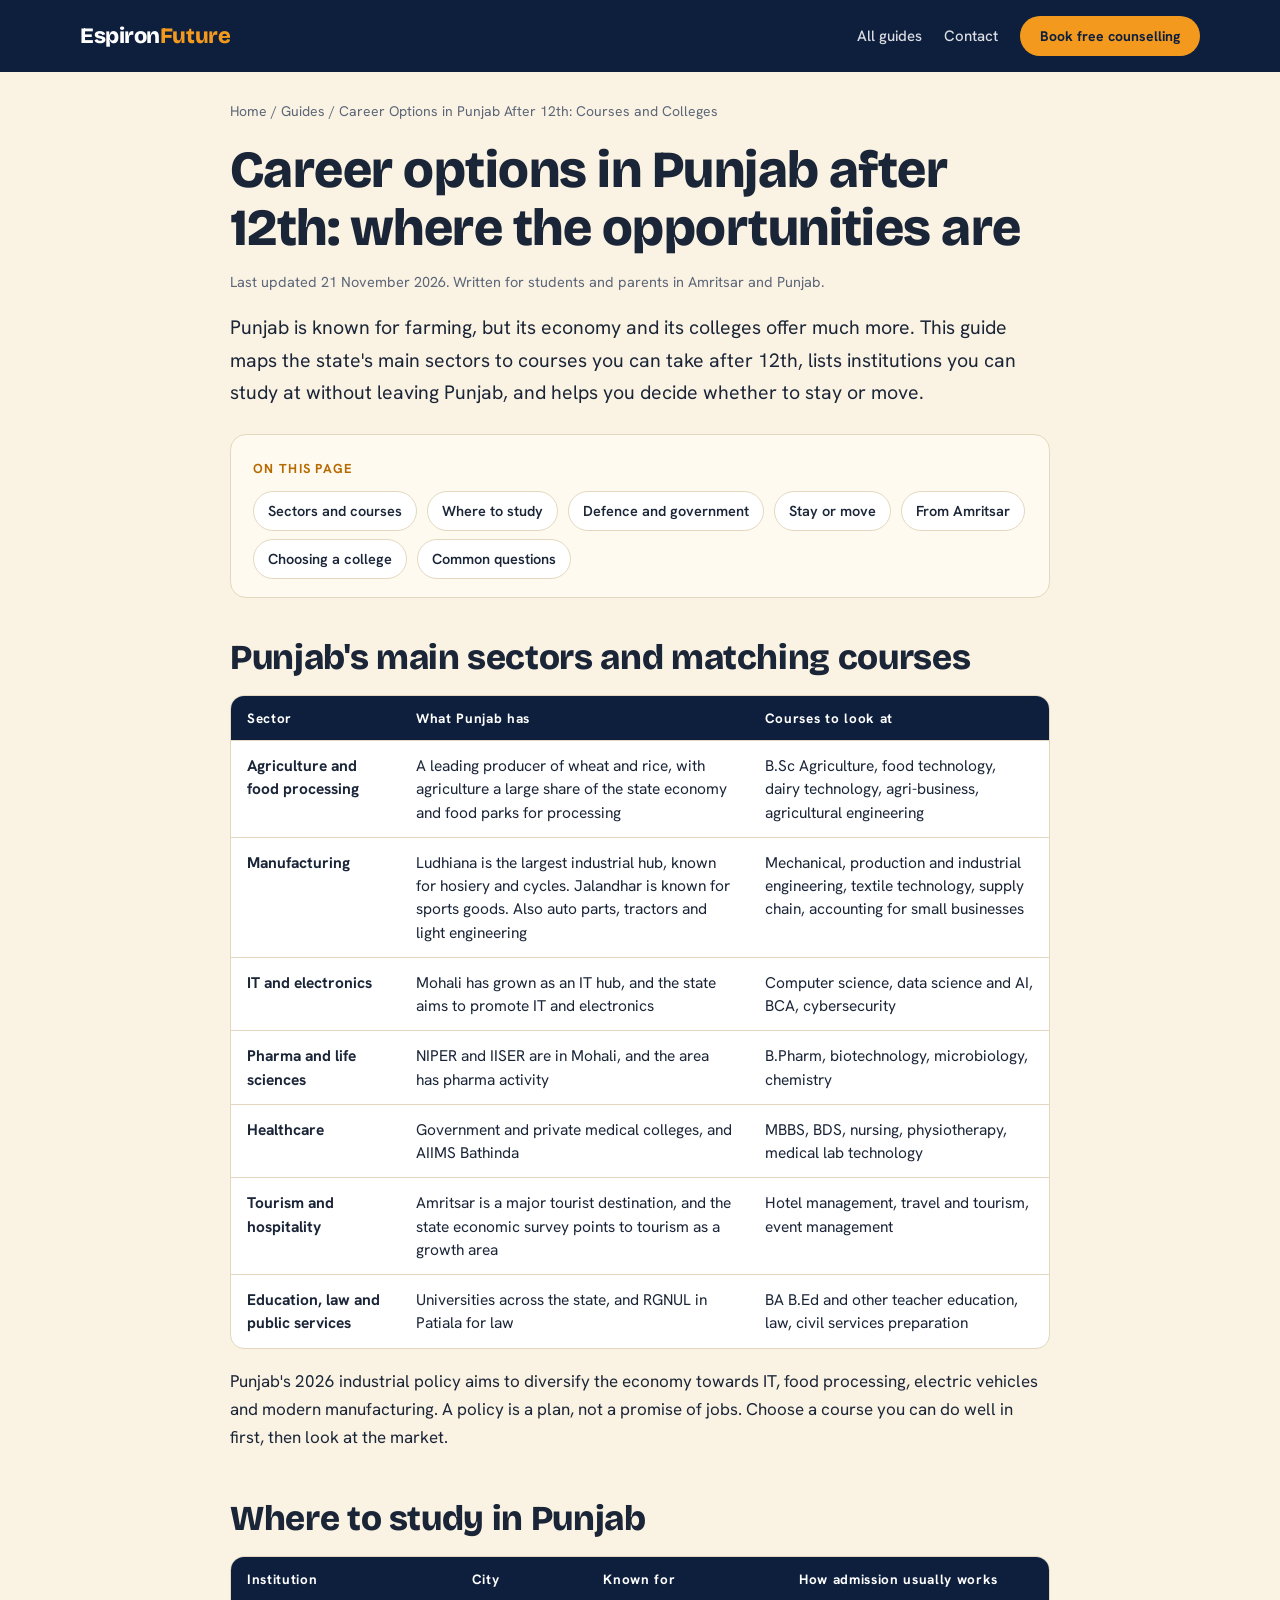
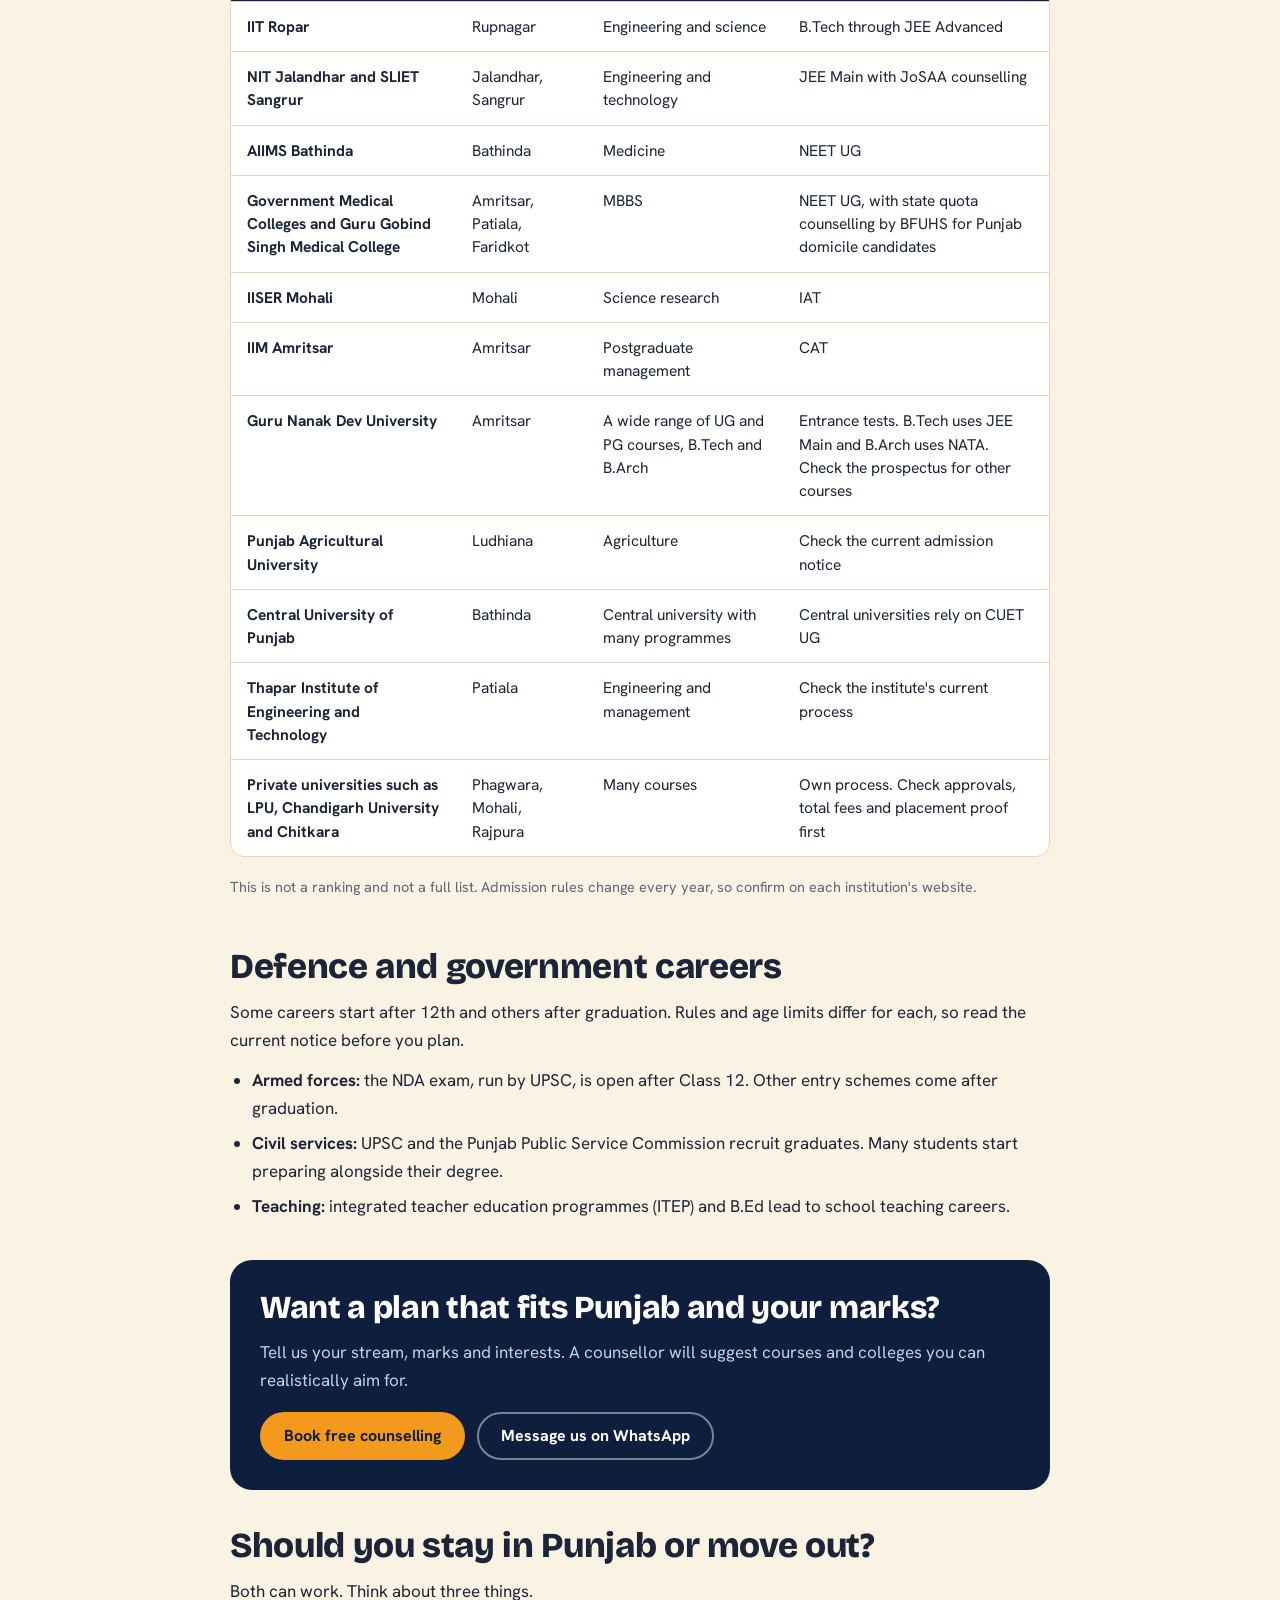
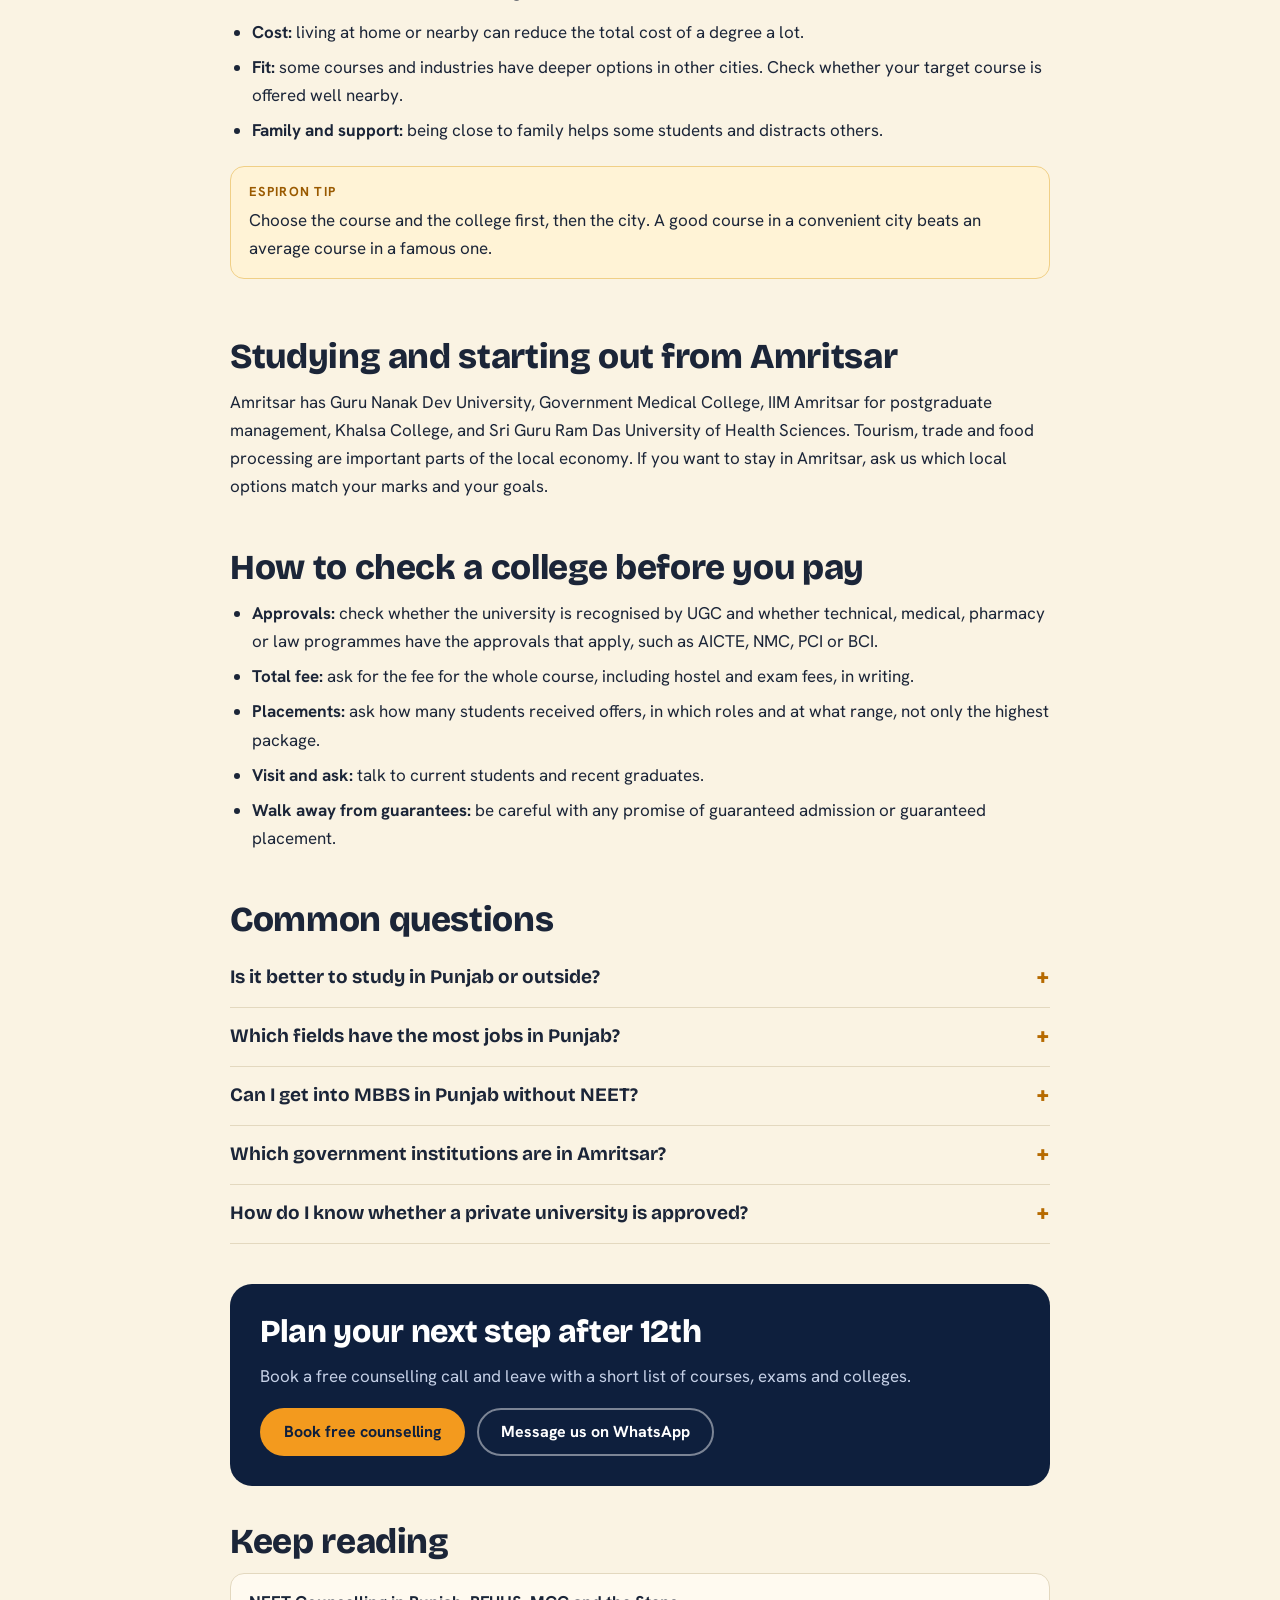
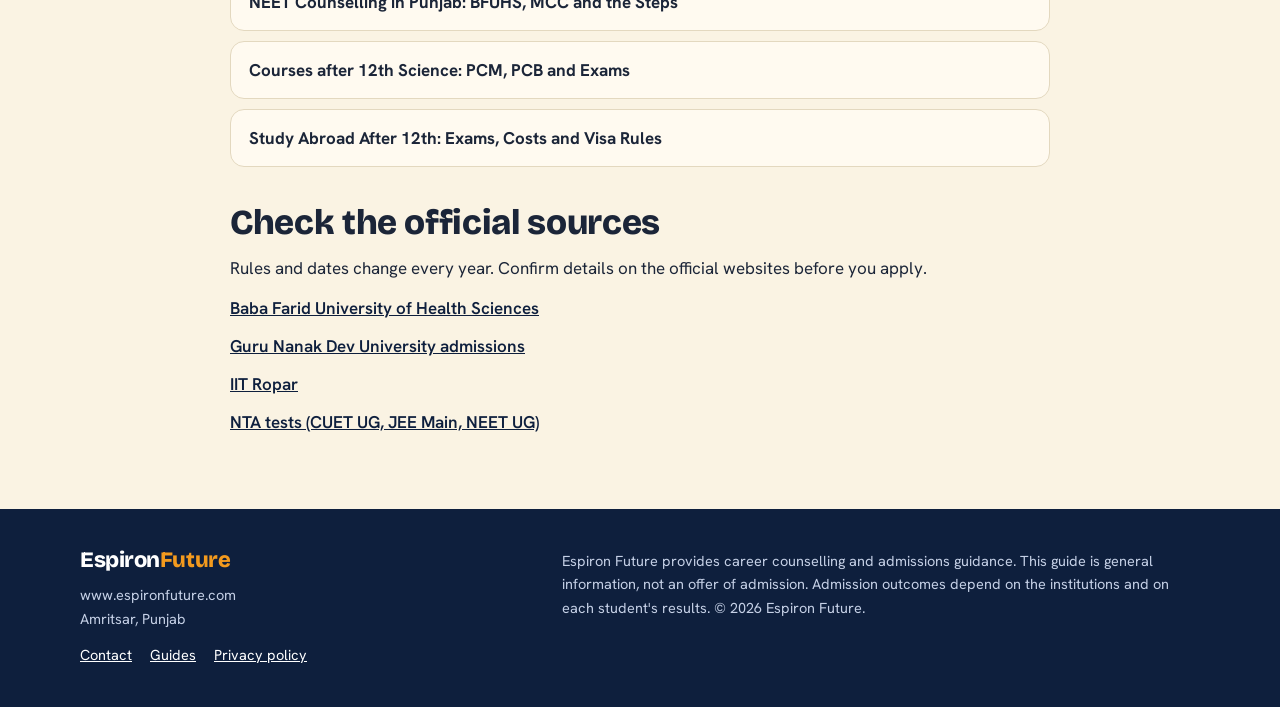
==== career-options-in-punjab/index.html @ e040ca4e "Espiron_Future_Guides" ====
<!DOCTYPE html>
<html lang="en">
<head>
<meta charset="utf-8">
<meta name="viewport" content="width=device-width, initial-scale=1">
<title>Career Options in Punjab After 12th: Courses and Colleges | Espiron Future</title>
<meta name="description" content="Career options in Punjab after 12th: the state&#x27;s main industries, the courses that match them, and key colleges in Amritsar, Ludhiana, Mohali, Jalandhar and more.">
<link rel="canonical" href="https://www.espironfuture.com/career-options-in-punjab/">
<link rel="icon" href="data:image/svg+xml,%3Csvg xmlns='http://www.w3.org/2000/svg' viewBox='0 0 64 64'%3E%3Crect width='64' height='64' rx='14' fill='%230e1f3d'/%3E%3Ctext x='32' y='46' font-size='40' font-weight='800' text-anchor='middle' fill='%23f39a1e' font-family='Arial,sans-serif'%3EE%3C/text%3E%3C/svg%3E">
<meta property="og:type" content="article">
<meta property="og:title" content="Career Options in Punjab After 12th: Courses and Colleges | Espiron Future">
<meta property="og:description" content="Career options in Punjab after 12th: the state&#x27;s main industries, the courses that match them, and key colleges in Amritsar, Ludhiana, Mohali, Jalandhar and more.">
<meta property="og:url" content="https://www.espironfuture.com/career-options-in-punjab/">
<script async src="https://www.googletagmanager.com/gtag/js?id=G-ZYJTKP8LN2"></script>
<script>window.dataLayer=window.dataLayer||[];function gtag(){dataLayer.push(arguments);}gtag("js",new Date());gtag("config","G-ZYJTKP8LN2");</script>
<link rel="preconnect" href="https://fonts.googleapis.com">
<link rel="preconnect" href="https://fonts.gstatic.com" crossorigin>
<link href="https://fonts.googleapis.com/css2?family=Bricolage+Grotesque:opsz,wght@12..96,500;12..96,700;12..96,800&family=Hanken+Grotesk:wght@400;500;600;700&display=swap" rel="stylesheet">
<link rel="stylesheet" href="../guides.css">
<script type="application/ld+json">{"@context": "https://schema.org", "@type": "Article", "headline": "Career options in Punjab after 12th: where the opportunities are", "dateModified": "2026-11-21", "datePublished": "2026-11-21", "author": {"@type": "Organization", "name": "Espiron Future"}, "publisher": {"@type": "Organization", "name": "Espiron Future", "url": "https://www.espironfuture.com/"}, "mainEntityOfPage": "https://www.espironfuture.com/career-options-in-punjab/"}</script>
<script type="application/ld+json">{"@context": "https://schema.org", "@type": "FAQPage", "mainEntity": [{"@type": "Question", "name": "Is it better to study in Punjab or outside?", "acceptedAnswer": {"@type": "Answer", "text": "It depends on the course, your budget and your family. Many strong options exist in Punjab, and some courses have deeper choices elsewhere. Compare real options before you decide."}}, {"@type": "Question", "name": "Which fields have the most jobs in Punjab?", "acceptedAnswer": {"@type": "Answer", "text": "Manufacturing, IT, healthcare and agriculture-based industries are major employers, along with teaching and public services. Demand differs by city, so check the market in the place you want to work."}}, {"@type": "Question", "name": "Can I get into MBBS in Punjab without NEET?", "acceptedAnswer": {"@type": "Answer", "text": "No. Admission to MBBS and BDS, in government and private colleges, is through NEET UG."}}, {"@type": "Question", "name": "Which government institutions are in Amritsar?", "acceptedAnswer": {"@type": "Answer", "text": "Guru Nanak Dev University, Government Medical College and IIM Amritsar are located there."}}, {"@type": "Question", "name": "How do I know whether a private university is approved?", "acceptedAnswer": {"@type": "Answer", "text": "Check the university's recognition with UGC and the approvals of your specific programme. Ask the college for its approval letters."}}]}</script>
<script type="application/ld+json">{"@context": "https://schema.org", "@type": "BreadcrumbList", "itemListElement": [{"@type": "ListItem", "position": 1, "name": "Home", "item": "https://www.espironfuture.com/"}, {"@type": "ListItem", "position": 2, "name": "Career Options in Punjab After 12th: Courses and Colleges", "item": "https://www.espironfuture.com/career-options-in-punjab/"}]}</script>
</head>
<body>
<header class="gnav">
  <div class="gwrap">
    <a class="logo" href="../">Espiron<span>Future</span></a>
    <nav aria-label="Main">
      <a href="../#guides">All guides</a>
      <a href="../#contact">Contact</a>
      <a class="btn btn-saffron" href="../#book" data-cta="nav">Book free counselling</a>
    </nav>
  </div>
</header>
<main class="article">
  <nav class="crumbs" aria-label="Breadcrumb"><a href="../">Home</a> / <a href="../#guides">Guides</a> / Career Options in Punjab After 12th: Courses and Colleges</nav>
  <h1>Career options in Punjab after 12th: where the opportunities are</h1>
  <p class="meta">Last updated 21 November 2026. Written for students and parents in Amritsar and Punjab.</p>
  <p class="intro">Punjab is known for farming, but its economy and its colleges offer much more. This guide maps the state's main sectors to courses you can take after 12th, lists institutions you can study at without leaving Punjab, and helps you decide whether to stay or move.</p>
  <nav class="toc" aria-label="On this page"><strong>On this page</strong><ul><li><a href="#sectors">Sectors and courses</a></li><li><a href="#colleges">Where to study</a></li><li><a href="#services">Defence and government</a></li><li><a href="#stay">Stay or move</a></li><li><a href="#amritsar">From Amritsar</a></li><li><a href="#college-check">Choosing a college</a></li><li><a href="#faq">Common questions</a></li></ul></nav>
<section id="sectors"><h2>Punjab's main sectors and matching courses</h2><div class='tablewrap'><table><thead><tr><th>Sector</th><th>What Punjab has</th><th>Courses to look at</th></tr></thead><tbody><tr><td data-label="Sector">Agriculture and food processing</td><td data-label="What Punjab has">A leading producer of wheat and rice, with agriculture a large share of the state economy and food parks for processing</td><td data-label="Courses to look at">B.Sc Agriculture, food technology, dairy technology, agri-business, agricultural engineering</td></tr><tr><td data-label="Sector">Manufacturing</td><td data-label="What Punjab has">Ludhiana is the largest industrial hub, known for hosiery and cycles. Jalandhar is known for sports goods. Also auto parts, tractors and light engineering</td><td data-label="Courses to look at">Mechanical, production and industrial engineering, textile technology, supply chain, accounting for small businesses</td></tr><tr><td data-label="Sector">IT and electronics</td><td data-label="What Punjab has">Mohali has grown as an IT hub, and the state aims to promote IT and electronics</td><td data-label="Courses to look at">Computer science, data science and AI, BCA, cybersecurity</td></tr><tr><td data-label="Sector">Pharma and life sciences</td><td data-label="What Punjab has">NIPER and IISER are in Mohali, and the area has pharma activity</td><td data-label="Courses to look at">B.Pharm, biotechnology, microbiology, chemistry</td></tr><tr><td data-label="Sector">Healthcare</td><td data-label="What Punjab has">Government and private medical colleges, and AIIMS Bathinda</td><td data-label="Courses to look at">MBBS, BDS, nursing, physiotherapy, medical lab technology</td></tr><tr><td data-label="Sector">Tourism and hospitality</td><td data-label="What Punjab has">Amritsar is a major tourist destination, and the state economic survey points to tourism as a growth area</td><td data-label="Courses to look at">Hotel management, travel and tourism, event management</td></tr><tr><td data-label="Sector">Education, law and public services</td><td data-label="What Punjab has">Universities across the state, and RGNUL in Patiala for law</td><td data-label="Courses to look at">BA B.Ed and other teacher education, law, civil services preparation</td></tr></tbody></table></div><p>Punjab's 2026 industrial policy aims to diversify the economy towards IT, food processing, electric vehicles and modern manufacturing. A policy is a plan, not a promise of jobs. Choose a course you can do well in first, then look at the market.</p></section>
<section id="colleges"><h2>Where to study in Punjab</h2><div class='tablewrap'><table><thead><tr><th>Institution</th><th>City</th><th>Known for</th><th>How admission usually works</th></tr></thead><tbody><tr><td data-label="Institution">IIT Ropar</td><td data-label="City">Rupnagar</td><td data-label="Known for">Engineering and science</td><td data-label="How admission usually works">B.Tech through JEE Advanced</td></tr><tr><td data-label="Institution">NIT Jalandhar and SLIET Sangrur</td><td data-label="City">Jalandhar, Sangrur</td><td data-label="Known for">Engineering and technology</td><td data-label="How admission usually works">JEE Main with JoSAA counselling</td></tr><tr><td data-label="Institution">AIIMS Bathinda</td><td data-label="City">Bathinda</td><td data-label="Known for">Medicine</td><td data-label="How admission usually works">NEET UG</td></tr><tr><td data-label="Institution">Government Medical Colleges and Guru Gobind Singh Medical College</td><td data-label="City">Amritsar, Patiala, Faridkot</td><td data-label="Known for">MBBS</td><td data-label="How admission usually works">NEET UG, with state quota counselling by BFUHS for Punjab domicile candidates</td></tr><tr><td data-label="Institution">IISER Mohali</td><td data-label="City">Mohali</td><td data-label="Known for">Science research</td><td data-label="How admission usually works">IAT</td></tr><tr><td data-label="Institution">IIM Amritsar</td><td data-label="City">Amritsar</td><td data-label="Known for">Postgraduate management</td><td data-label="How admission usually works">CAT</td></tr><tr><td data-label="Institution">Guru Nanak Dev University</td><td data-label="City">Amritsar</td><td data-label="Known for">A wide range of UG and PG courses, B.Tech and B.Arch</td><td data-label="How admission usually works">Entrance tests. B.Tech uses JEE Main and B.Arch uses NATA. Check the prospectus for other courses</td></tr><tr><td data-label="Institution">Punjab Agricultural University</td><td data-label="City">Ludhiana</td><td data-label="Known for">Agriculture</td><td data-label="How admission usually works">Check the current admission notice</td></tr><tr><td data-label="Institution">Central University of Punjab</td><td data-label="City">Bathinda</td><td data-label="Known for">Central university with many programmes</td><td data-label="How admission usually works">Central universities rely on CUET UG</td></tr><tr><td data-label="Institution">Thapar Institute of Engineering and Technology</td><td data-label="City">Patiala</td><td data-label="Known for">Engineering and management</td><td data-label="How admission usually works">Check the institute's current process</td></tr><tr><td data-label="Institution">Private universities such as LPU, Chandigarh University and Chitkara</td><td data-label="City">Phagwara, Mohali, Rajpura</td><td data-label="Known for">Many courses</td><td data-label="How admission usually works">Own process. Check approvals, total fees and placement proof first</td></tr></tbody></table></div><p class='note'>This is not a ranking and not a full list. Admission rules change every year, so confirm on each institution's website.</p></section>
<section id="services"><h2>Defence and government careers</h2><p>Some careers start after 12th and others after graduation. Rules and age limits differ for each, so read the current notice before you plan.</p><ul class='list'><li><b>Armed forces:</b> the NDA exam, run by UPSC, is open after Class 12. Other entry schemes come after graduation.</li><li><b>Civil services:</b> UPSC and the Punjab Public Service Commission recruit graduates. Many students start preparing alongside their degree.</li><li><b>Teaching:</b> integrated teacher education programmes (ITEP) and B.Ed lead to school teaching careers.</li></ul></section>
<div class="cta">
  <h2>Want a plan that fits Punjab and your marks?</h2>
  <p>Tell us your stream, marks and interests. A counsellor will suggest courses and colleges you can realistically aim for.</p>
  <div class="row">
    <a class="btn btn-saffron" href="../#book" data-cta="punjab-mid">Book free counselling</a>
    <a class="btn btn-ghost" href="#" data-wa data-cta="punjab-mid-whatsapp" target="_blank" rel="noopener">Message us on WhatsApp</a>
  </div>
</div>
<section id="stay"><h2>Should you stay in Punjab or move out?</h2><p>Both can work. Think about three things.</p><ul class='list'><li><b>Cost:</b> living at home or nearby can reduce the total cost of a degree a lot.</li><li><b>Fit:</b> some courses and industries have deeper options in other cities. Check whether your target course is offered well nearby.</li><li><b>Family and support:</b> being close to family helps some students and distracts others.</li></ul><div class='tip'><b>Espiron tip</b><p>Choose the course and the college first, then the city. A good course in a convenient city beats an average course in a famous one.</p></div></section>
<section id="amritsar"><h2>Studying and starting out from Amritsar</h2><p>Amritsar has Guru Nanak Dev University, Government Medical College, IIM Amritsar for postgraduate management, Khalsa College, and Sri Guru Ram Das University of Health Sciences. Tourism, trade and food processing are important parts of the local economy. If you want to stay in Amritsar, ask us which local options match your marks and your goals.</p></section>
<section id="college-check"><h2>How to check a college before you pay</h2><ul class='list'><li><b>Approvals:</b> check whether the university is recognised by UGC and whether technical, medical, pharmacy or law programmes have the approvals that apply, such as AICTE, NMC, PCI or BCI.</li><li><b>Total fee:</b> ask for the fee for the whole course, including hostel and exam fees, in writing.</li><li><b>Placements:</b> ask how many students received offers, in which roles and at what range, not only the highest package.</li><li><b>Visit and ask:</b> talk to current students and recent graduates.</li><li><b>Walk away from guarantees:</b> be careful with any promise of guaranteed admission or guaranteed placement.</li></ul></section>

  <section id="faq"><h2>Common questions</h2><div class="faq"><details><summary>Is it better to study in Punjab or outside?</summary><p>It depends on the course, your budget and your family. Many strong options exist in Punjab, and some courses have deeper choices elsewhere. Compare real options before you decide.</p></details><details><summary>Which fields have the most jobs in Punjab?</summary><p>Manufacturing, IT, healthcare and agriculture-based industries are major employers, along with teaching and public services. Demand differs by city, so check the market in the place you want to work.</p></details><details><summary>Can I get into MBBS in Punjab without NEET?</summary><p>No. Admission to MBBS and BDS, in government and private colleges, is through NEET UG.</p></details><details><summary>Which government institutions are in Amritsar?</summary><p>Guru Nanak Dev University, Government Medical College and IIM Amritsar are located there.</p></details><details><summary>How do I know whether a private university is approved?</summary><p>Check the university's recognition with UGC and the approvals of your specific programme. Ask the college for its approval letters.</p></details></div></section>
  <div class="cta">
  <h2>Plan your next step after 12th</h2>
  <p>Book a free counselling call and leave with a short list of courses, exams and colleges.</p>
  <div class="row">
    <a class="btn btn-saffron" href="../#book" data-cta="punjab-end">Book free counselling</a>
    <a class="btn btn-ghost" href="#" data-wa data-cta="punjab-end-whatsapp" target="_blank" rel="noopener">Message us on WhatsApp</a>
  </div>
</div>
  <section class="related"><h2>Keep reading</h2><ul><li><a href="../neet-counselling-in-punjab/">NEET Counselling in Punjab: BFUHS, MCC and the Steps</a></li><li><a href="../courses-after-12th-science/">Courses after 12th Science: PCM, PCB and Exams</a></li><li><a href="../study-abroad-after-12th/">Study Abroad After 12th: Exams, Costs and Visa Rules</a></li></ul></section>
  <section class="official"><h2>Check the official sources</h2><p>Rules and dates change every year. Confirm details on the official websites before you apply.</p><ul><li><a href="https://bfuhs.ac.in" target="_blank" rel="noopener">Baba Farid University of Health Sciences</a></li><li><a href="https://gnduadmissions.org" target="_blank" rel="noopener">Guru Nanak Dev University admissions</a></li><li><a href="https://www.iitrpr.ac.in" target="_blank" rel="noopener">IIT Ropar</a></li><li><a href="https://nta.ac.in" target="_blank" rel="noopener">NTA tests (CUET UG, JEE Main, NEET UG)</a></li></ul></section>
</main>
<footer class="gfoot">
  <div class="gwrap">
    <div>
      <a class="logo" href="../">Espiron<span>Future</span></a>
      <p style="margin-top:10px">www.espironfuture.com<br>Amritsar, Punjab</p>
      <div class="links"><a href="../#contact">Contact</a><a href="../#guides">Guides</a><a href="../#privacy">Privacy policy</a></div>
    </div>
    <p>Espiron Future provides career counselling and admissions guidance. This guide is general information, not an offer of admission. Admission outcomes depend on the institutions and on each student's results. &copy; 2026 Espiron Future.</p>
  </div>
</footer>
<script src="../guides.js"></script>
</body>
</html>
---- guides.css ----
:root {
  --navy: #0e1f3d; --navy-2: #17305c; --cream: #faf3e3; --paper: #fffaf0; --saffron: #f39a1e;
  --ink: #1b2538; --muted: #5c6678; --line: #e3d8bf;
  --display: "Bricolage Grotesque", "Trebuchet MS", system-ui, sans-serif;
  --body: "Hanken Grotesk", system-ui, -apple-system, "Segoe UI", sans-serif;
  color-scheme: light;
}
* { box-sizing: border-box; }
html { scroll-behavior: smooth; }
body { margin: 0; background: var(--cream); color: var(--ink); font-family: var(--body); font-size: 17px; line-height: 1.65; -webkit-font-smoothing: antialiased; }
a { color: inherit; }
h1, h2, h3 { font-family: var(--display); line-height: 1.12; margin: 0; text-wrap: balance; letter-spacing: -0.01em; }
p { margin: 12px 0; }
:focus-visible { outline: 3px solid var(--saffron); outline-offset: 3px; border-radius: 4px; }
.gwrap { width: min(1120px, 100% - 32px); margin-inline: auto; }

.btn { display: inline-flex; align-items: center; justify-content: center; gap: 8px; font: 700 16px/1 var(--body); padding: 14px 22px; border-radius: 999px; border: 2px solid transparent; cursor: pointer; text-decoration: none; transition: transform .15s ease, background .15s ease; }
.btn:hover { transform: translateY(-2px); }
.btn-saffron { background: var(--saffron); color: var(--navy); }
.btn-saffron:hover { background: #ffad3d; }
.btn-ghost { border-color: rgba(255,255,255,.45); color: #fff; }
.btn-ghost:hover { border-color: #fff; }
.btn-navy { background: var(--navy); color: #fff; }

.gnav { background: var(--navy); color: #fff; }
.gnav .gwrap { display: flex; align-items: center; justify-content: space-between; gap: 16px; padding-block: 16px; }
.logo { font: 800 22px/1 var(--display); text-decoration: none; letter-spacing: -0.02em; }
.logo span { color: var(--saffron); }
.gnav nav { display: flex; align-items: center; gap: 22px; font-size: 15px; font-weight: 500; }
.gnav nav a:not(.btn) { text-decoration: none; opacity: .85; }
.gnav nav a:not(.btn):hover { opacity: 1; }
.gnav .btn { padding: 11px 18px; font-size: 14px; }

.article { width: min(820px, 100% - 32px); margin: 0 auto; padding: 28px 0 72px; }
.crumbs { font-size: 14px; color: var(--muted); }
.crumbs a { text-decoration: none; }
.crumbs a:hover { text-decoration: underline; }
.article h1 { font-size: clamp(32px, 5.2vw, 52px); font-weight: 800; margin-top: 18px; }
.meta { color: var(--muted); font-size: 14.5px; margin-top: 12px; }
.intro { font-size: 19.5px; margin-top: 18px; }
.toc { background: var(--paper); border: 1px solid var(--line); border-radius: 16px; padding: 18px 22px; margin: 26px 0 4px; }
.toc strong { font: 700 13px var(--body); letter-spacing: .1em; text-transform: uppercase; color: #b66a00; }
.toc ul { list-style: none; margin: 10px 0 0; padding: 0; display: flex; flex-wrap: wrap; gap: 8px 10px; }
.toc a { display: inline-block; padding: 7px 14px; border-radius: 999px; background: #fff; border: 1px solid var(--line); text-decoration: none; font-size: 14.5px; font-weight: 600; }
.toc a:hover { border-color: var(--navy); }
.article section { padding-top: 36px; }
.article h2 { font-size: clamp(25px, 3.6vw, 35px); font-weight: 800; scroll-margin-top: 16px; }
.article h3 { font-size: 21px; margin: 26px 0 6px; }
.list { margin: 12px 0; padding-left: 22px; }
.list li { margin: 7px 0; }
.tablewrap { overflow-x: auto; margin: 18px 0; border: 1px solid var(--line); border-radius: 14px; background: #fff; }
table { border-collapse: collapse; width: 100%; min-width: 600px; font-size: 15.5px; line-height: 1.5; }
th, td { text-align: left; padding: 13px 16px; border-bottom: 1px solid var(--line); vertical-align: top; }
th { background: var(--navy); color: #fff; font: 700 13.5px var(--body); letter-spacing: .05em; }
tr:last-child td { border-bottom: 0; }
td:first-child { font-weight: 700; }
.tip { background: #fff3d6; border: 1px solid #f0cf86; border-radius: 14px; padding: 16px 18px; margin: 22px 0; }
.tip b { display: block; font: 700 13px var(--body); letter-spacing: .1em; text-transform: uppercase; color: #9a5a00; margin-bottom: 6px; }
.tip p { margin: 0; }
.note { font-size: 14.5px; color: var(--muted); }

.cta { background: var(--navy); color: #fff; border-radius: 22px; padding: 30px; margin: 40px 0 0; }
.cta h2 { font-size: clamp(24px, 3.4vw, 32px); }
.cta p { color: #c5d0e6; }
.cta .row { display: flex; flex-wrap: wrap; gap: 12px; margin-top: 18px; }

.faq { margin-top: 10px; }
details { border-bottom: 1px solid var(--line); padding: 16px 0; }
summary { font: 700 19px/1.3 var(--display); cursor: pointer; list-style: none; display: flex; justify-content: space-between; gap: 16px; }
summary::-webkit-details-marker { display: none; }
summary::after { content: "+"; font-size: 26px; line-height: 1; color: #b66a00; }
details[open] summary::after { content: "\2212"; }
details p { color: var(--muted); }

.related ul, .official ul { list-style: none; padding: 0; margin: 12px 0 0; display: grid; gap: 10px; }
.related a { display: block; background: var(--paper); border: 1px solid var(--line); border-radius: 14px; padding: 14px 18px; text-decoration: none; font-weight: 700; }
.related a:hover { border-color: var(--navy); }
.official a { color: var(--navy); font-weight: 600; }

.gfoot { background: var(--navy); color: #c5d0e6; padding: 40px 0; font-size: 14.5px; }
.gfoot .gwrap { display: flex; flex-wrap: wrap; justify-content: space-between; gap: 20px; }
.gfoot .logo { color: #fff; }
.gfoot p { max-width: 44em; margin: 0; }
.gfoot .links { display: flex; flex-wrap: wrap; gap: 8px 18px; margin-top: 12px; }
.gfoot .links a { color: #fff; }

@media (max-width: 640px) {
  .gnav nav a:not(.btn) { display: none; }
  .cta { padding: 24px; }
  body { font-size: 16.5px; }
}
@media (prefers-reduced-motion: reduce) { html { scroll-behavior: auto; } .btn { transition: none; } }

@media (max-width: 640px) {
  .tablewrap { border: 0; background: transparent; overflow: visible; }
  table, thead, tbody, tr, td { display: block; min-width: 0; width: 100%; }
  thead { position: absolute; left: -9999px; }
  tr { background: #fff; border: 1px solid var(--line); border-radius: 14px; margin-bottom: 12px; padding: 6px 0; }
  td { border-bottom: 0; padding: 8px 16px; }
  td:first-child { font: 700 18px/1.25 var(--display); padding-top: 12px; }
  td:not(:first-child)::before { content: attr(data-label); display: block; font: 700 11.5px var(--body); letter-spacing: .1em; text-transform: uppercase; color: #b66a00; margin-bottom: 2px; }
}
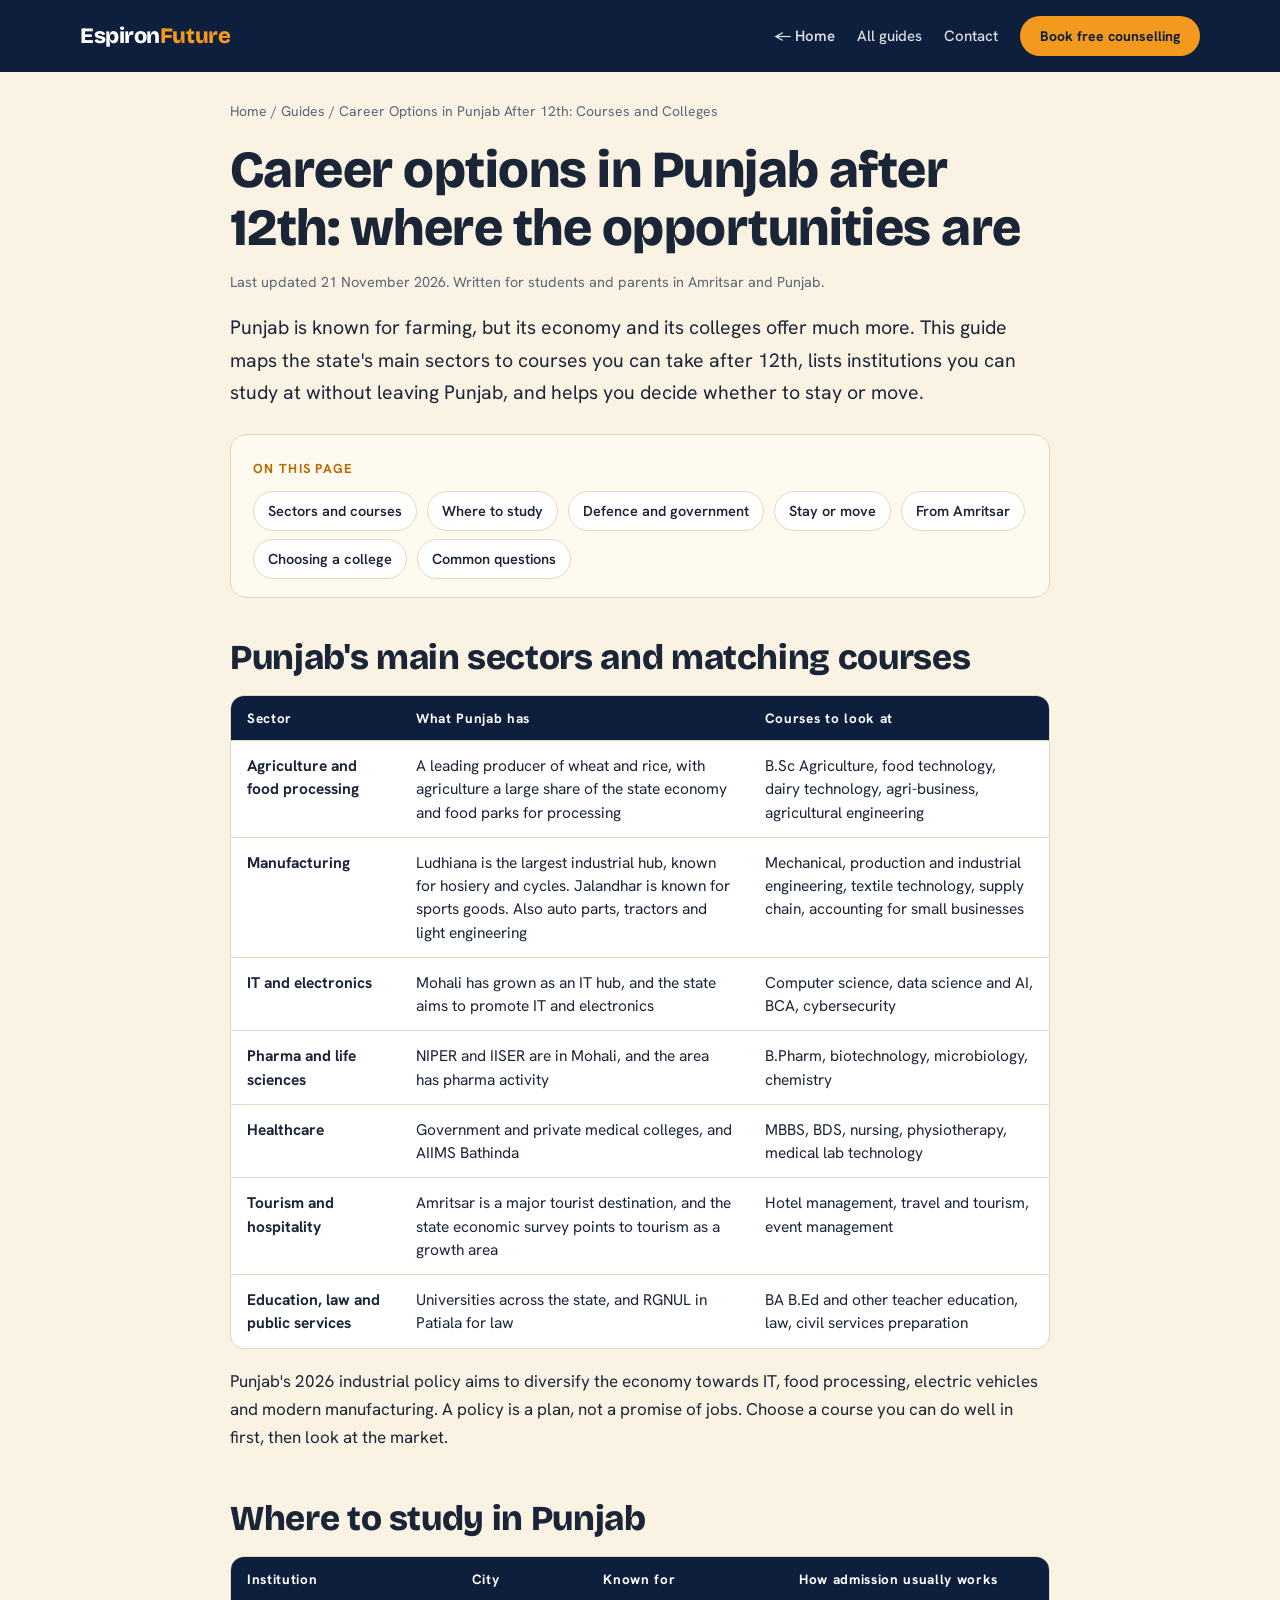
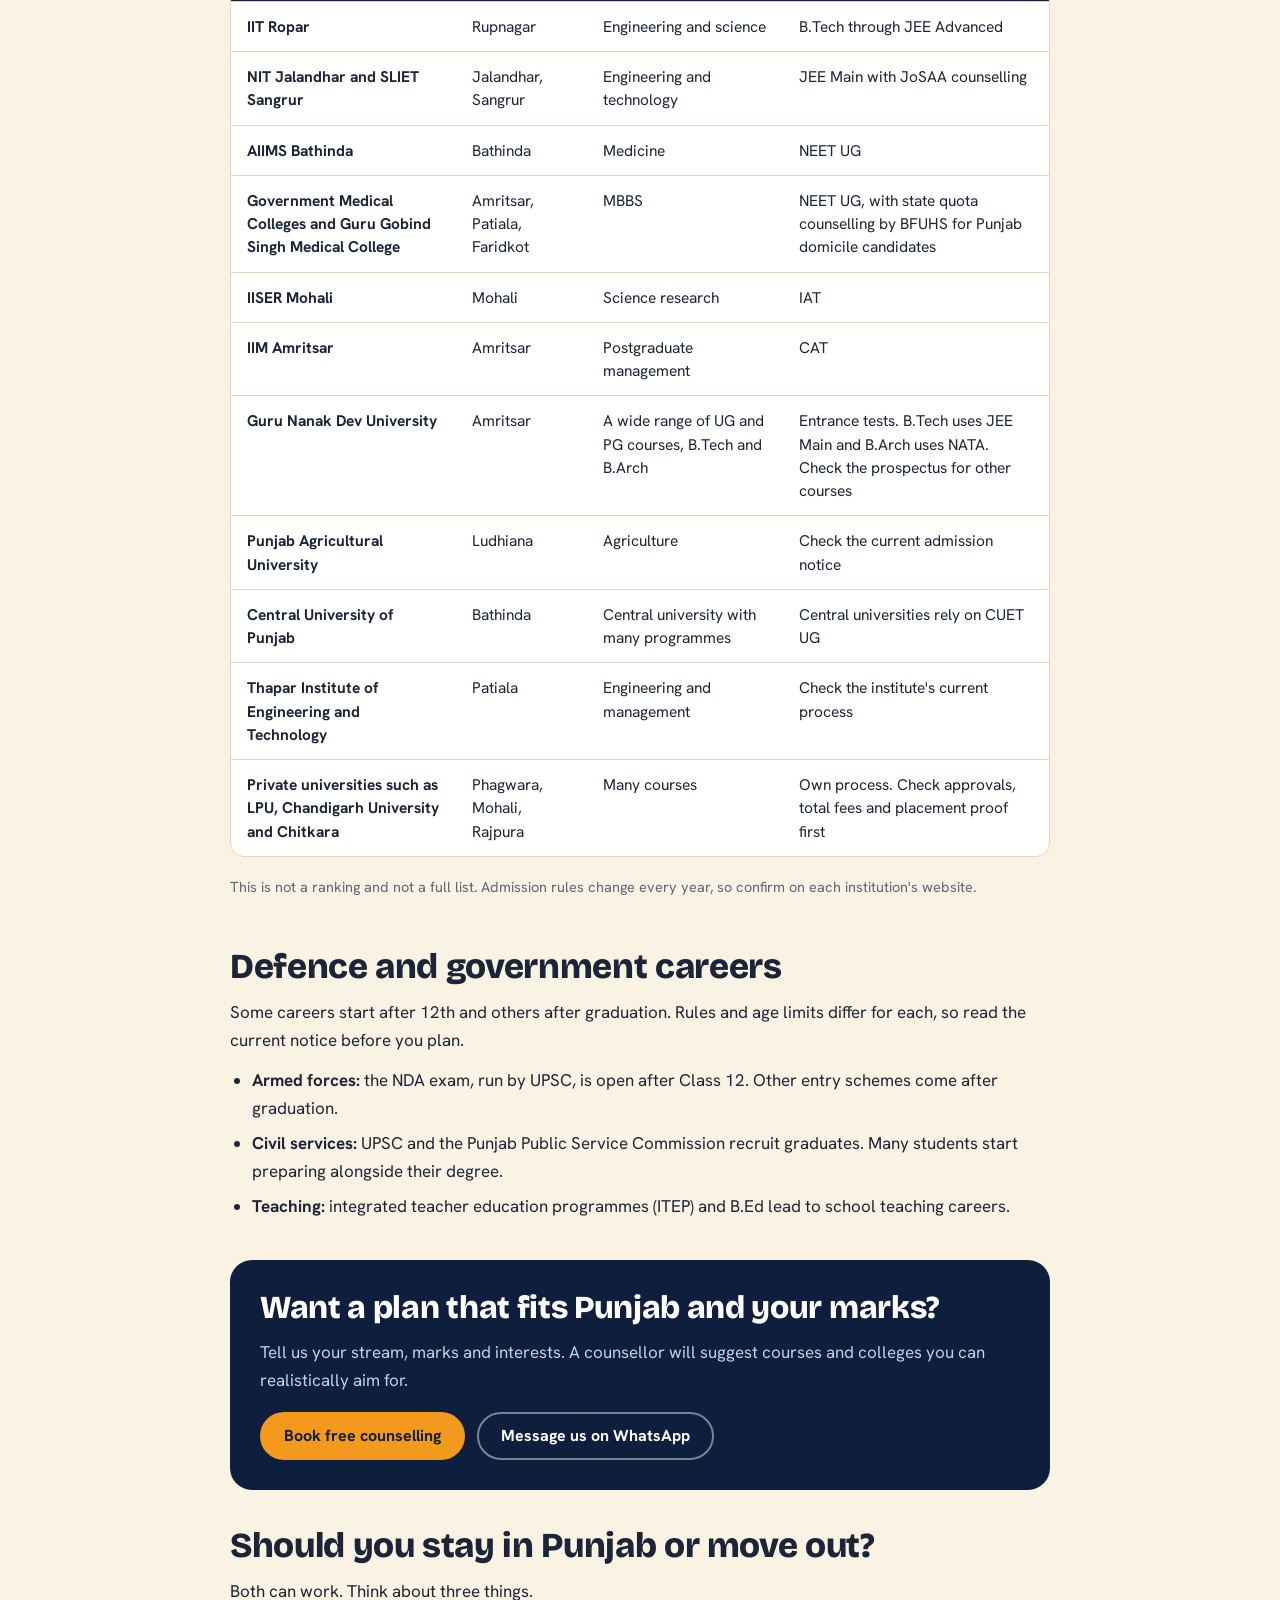
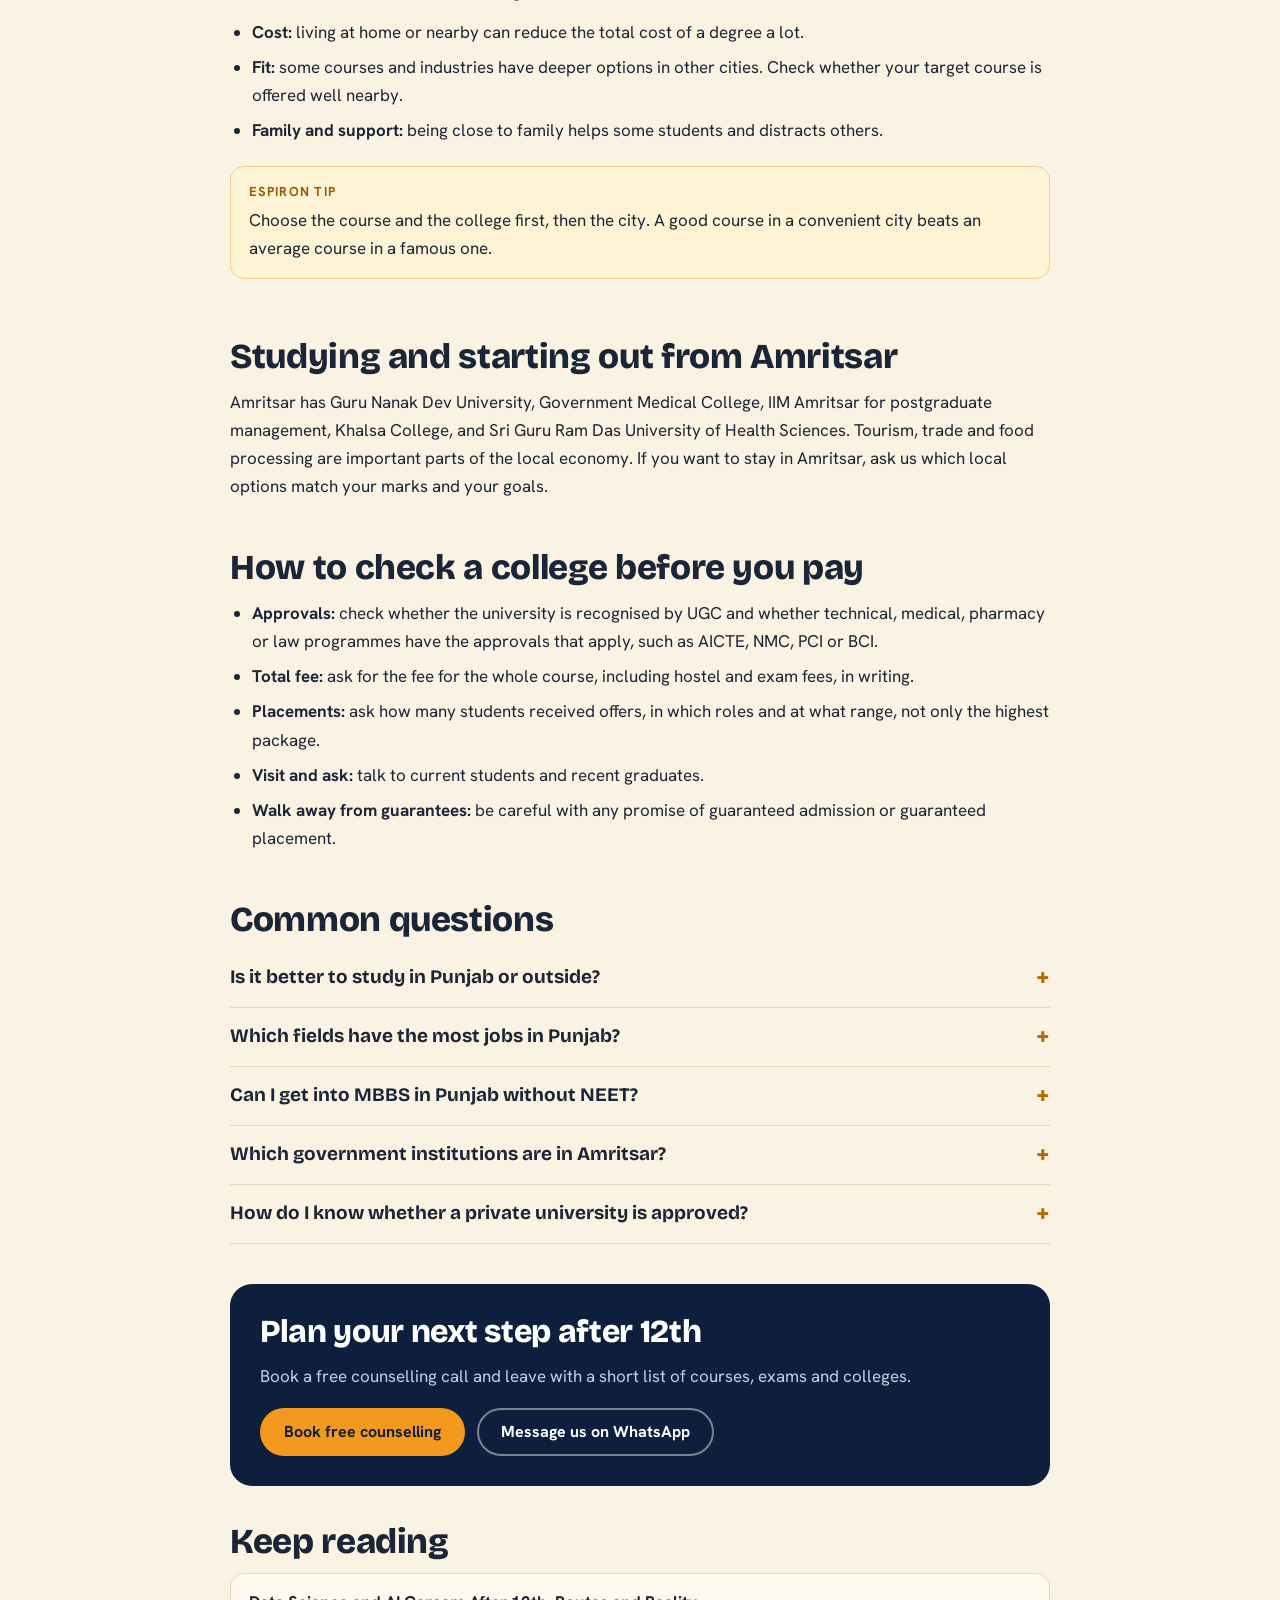
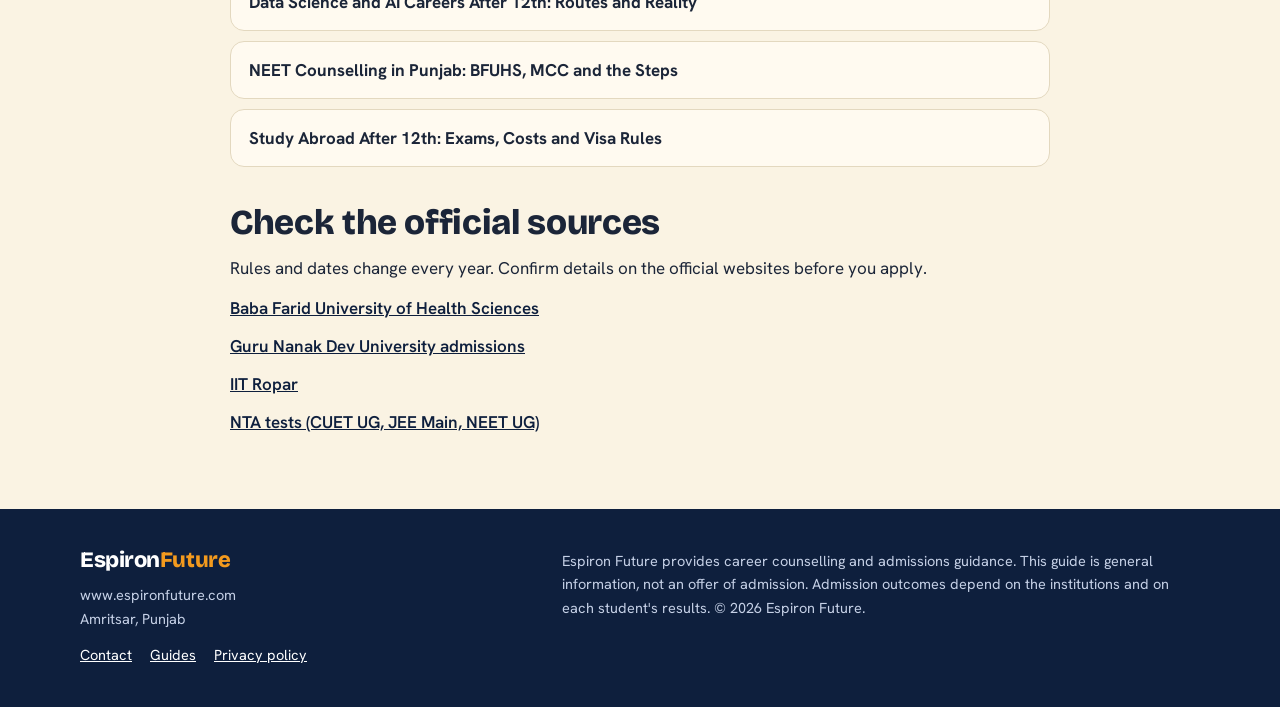
==== commit 27627c44: "Data Guide added" ====
--- a/career-options-in-punjab/index.html
+++ b/career-options-in-punjab/index.html
@@ -26,6 +26,7 @@
   <div class="gwrap">
     <a class="logo" href="../">Espiron<span>Future</span></a>
     <nav aria-label="Main">
+      <a class="navhome" href="../">&larr; Home</a>
       <a href="../#guides">All guides</a>
       <a href="../#contact">Contact</a>
       <a class="btn btn-saffron" href="../#book" data-cta="nav">Book free counselling</a>
@@ -62,7 +63,7 @@
     <a class="btn btn-ghost" href="#" data-wa data-cta="punjab-end-whatsapp" target="_blank" rel="noopener">Message us on WhatsApp</a>
   </div>
 </div>
-  <section class="related"><h2>Keep reading</h2><ul><li><a href="../neet-counselling-in-punjab/">NEET Counselling in Punjab: BFUHS, MCC and the Steps</a></li><li><a href="../courses-after-12th-science/">Courses after 12th Science: PCM, PCB and Exams</a></li><li><a href="../study-abroad-after-12th/">Study Abroad After 12th: Exams, Costs and Visa Rules</a></li></ul></section>
+  <section class="related"><h2>Keep reading</h2><ul><li><a href="../data-science-and-ai-careers-after-12th/">Data Science and AI Careers After 12th: Routes and Reality</a></li><li><a href="../neet-counselling-in-punjab/">NEET Counselling in Punjab: BFUHS, MCC and the Steps</a></li><li><a href="../study-abroad-after-12th/">Study Abroad After 12th: Exams, Costs and Visa Rules</a></li></ul></section>
   <section class="official"><h2>Check the official sources</h2><p>Rules and dates change every year. Confirm details on the official websites before you apply.</p><ul><li><a href="https://bfuhs.ac.in" target="_blank" rel="noopener">Baba Farid University of Health Sciences</a></li><li><a href="https://gnduadmissions.org" target="_blank" rel="noopener">Guru Nanak Dev University admissions</a></li><li><a href="https://www.iitrpr.ac.in" target="_blank" rel="noopener">IIT Ropar</a></li><li><a href="https://nta.ac.in" target="_blank" rel="noopener">NTA tests (CUET UG, JEE Main, NEET UG)</a></li></ul></section>
 </main>
 <footer class="gfoot">
--- a/guides.css
+++ b/guides.css
@@ -29,6 +29,7 @@
 .gnav nav { display: flex; align-items: center; gap: 22px; font-size: 15px; font-weight: 500; }
 .gnav nav a:not(.btn) { text-decoration: none; opacity: .85; }
 .gnav nav a:not(.btn):hover { opacity: 1; }
+.gnav nav .navhome { font-weight: 600; }
 .gnav .btn { padding: 11px 18px; font-size: 14px; }
 
 .article { width: min(820px, 100% - 32px); margin: 0 auto; padding: 28px 0 72px; }
@@ -85,7 +86,7 @@
 .gfoot .links a { color: #fff; }
 
 @media (max-width: 640px) {
-  .gnav nav a:not(.btn) { display: none; }
+  .gnav nav a:not(.btn):not(.navhome) { display: none; }
   .cta { padding: 24px; }
   body { font-size: 16.5px; }
 }
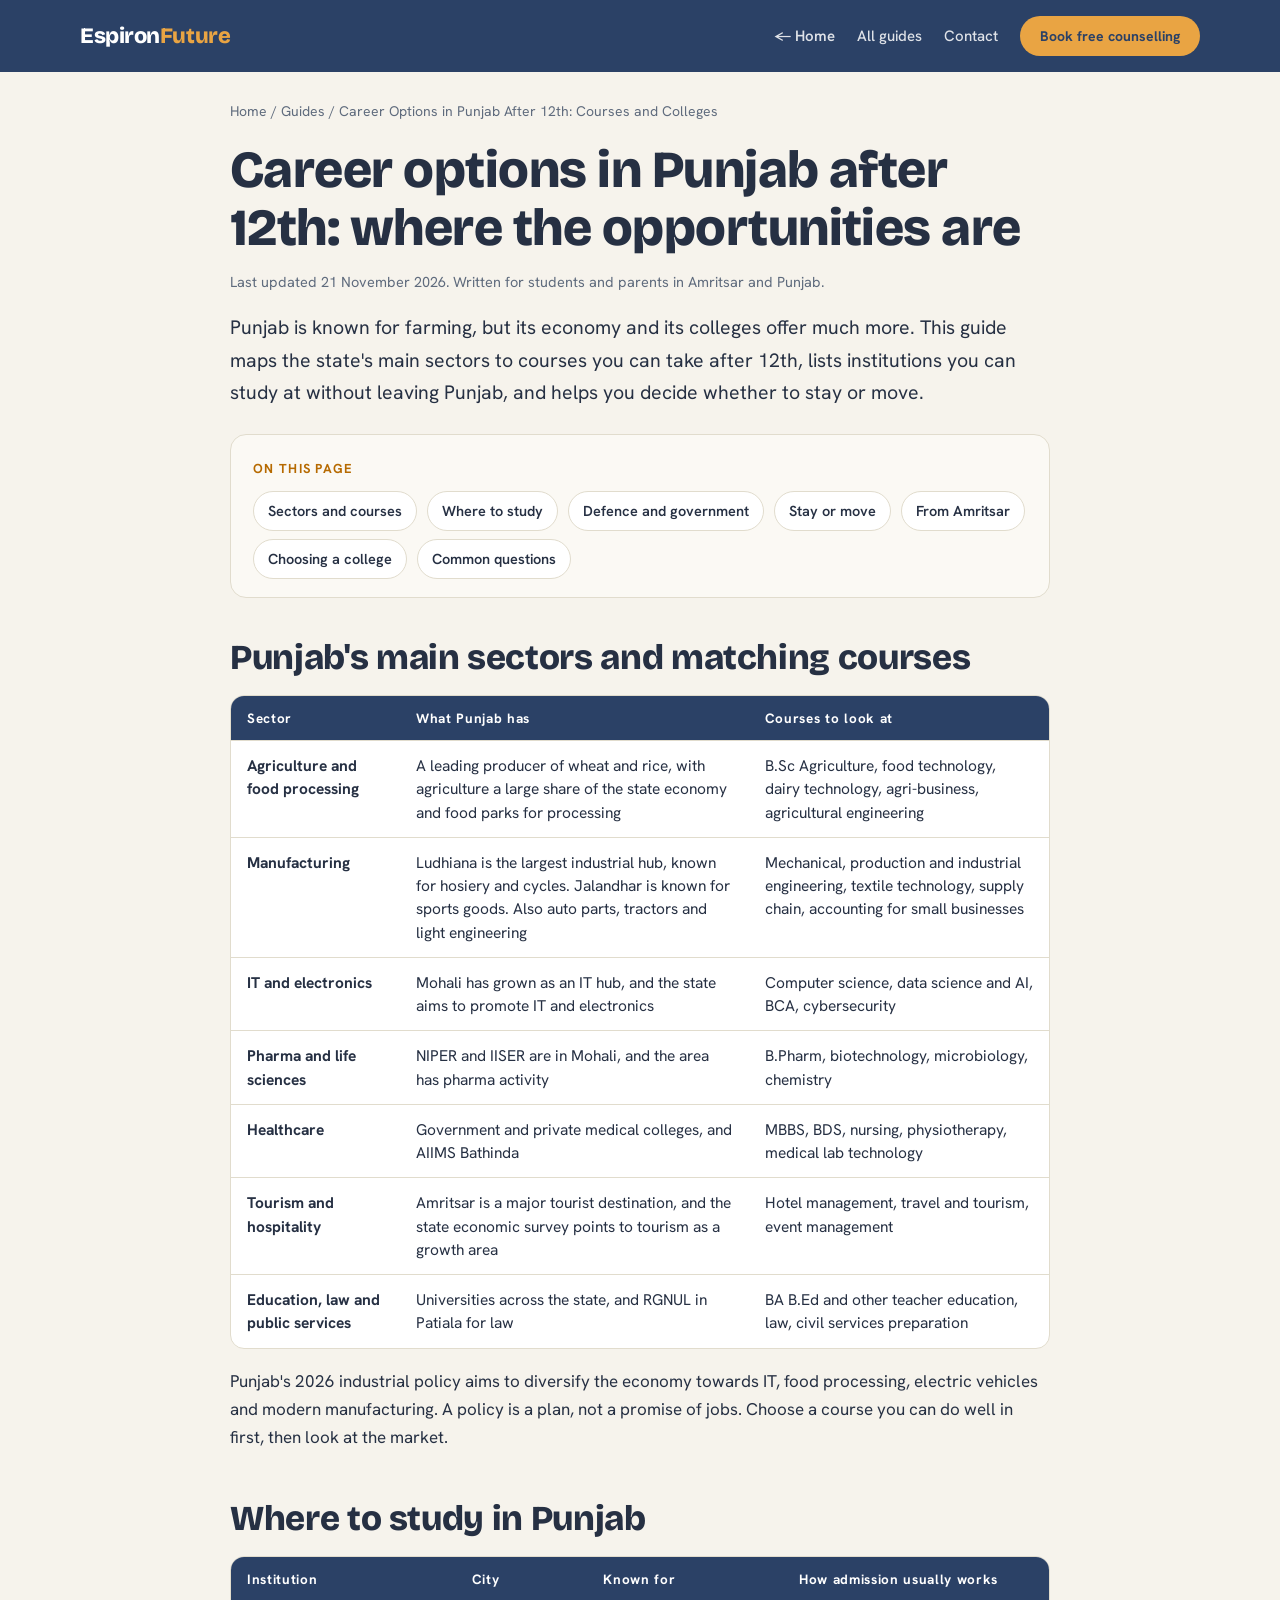
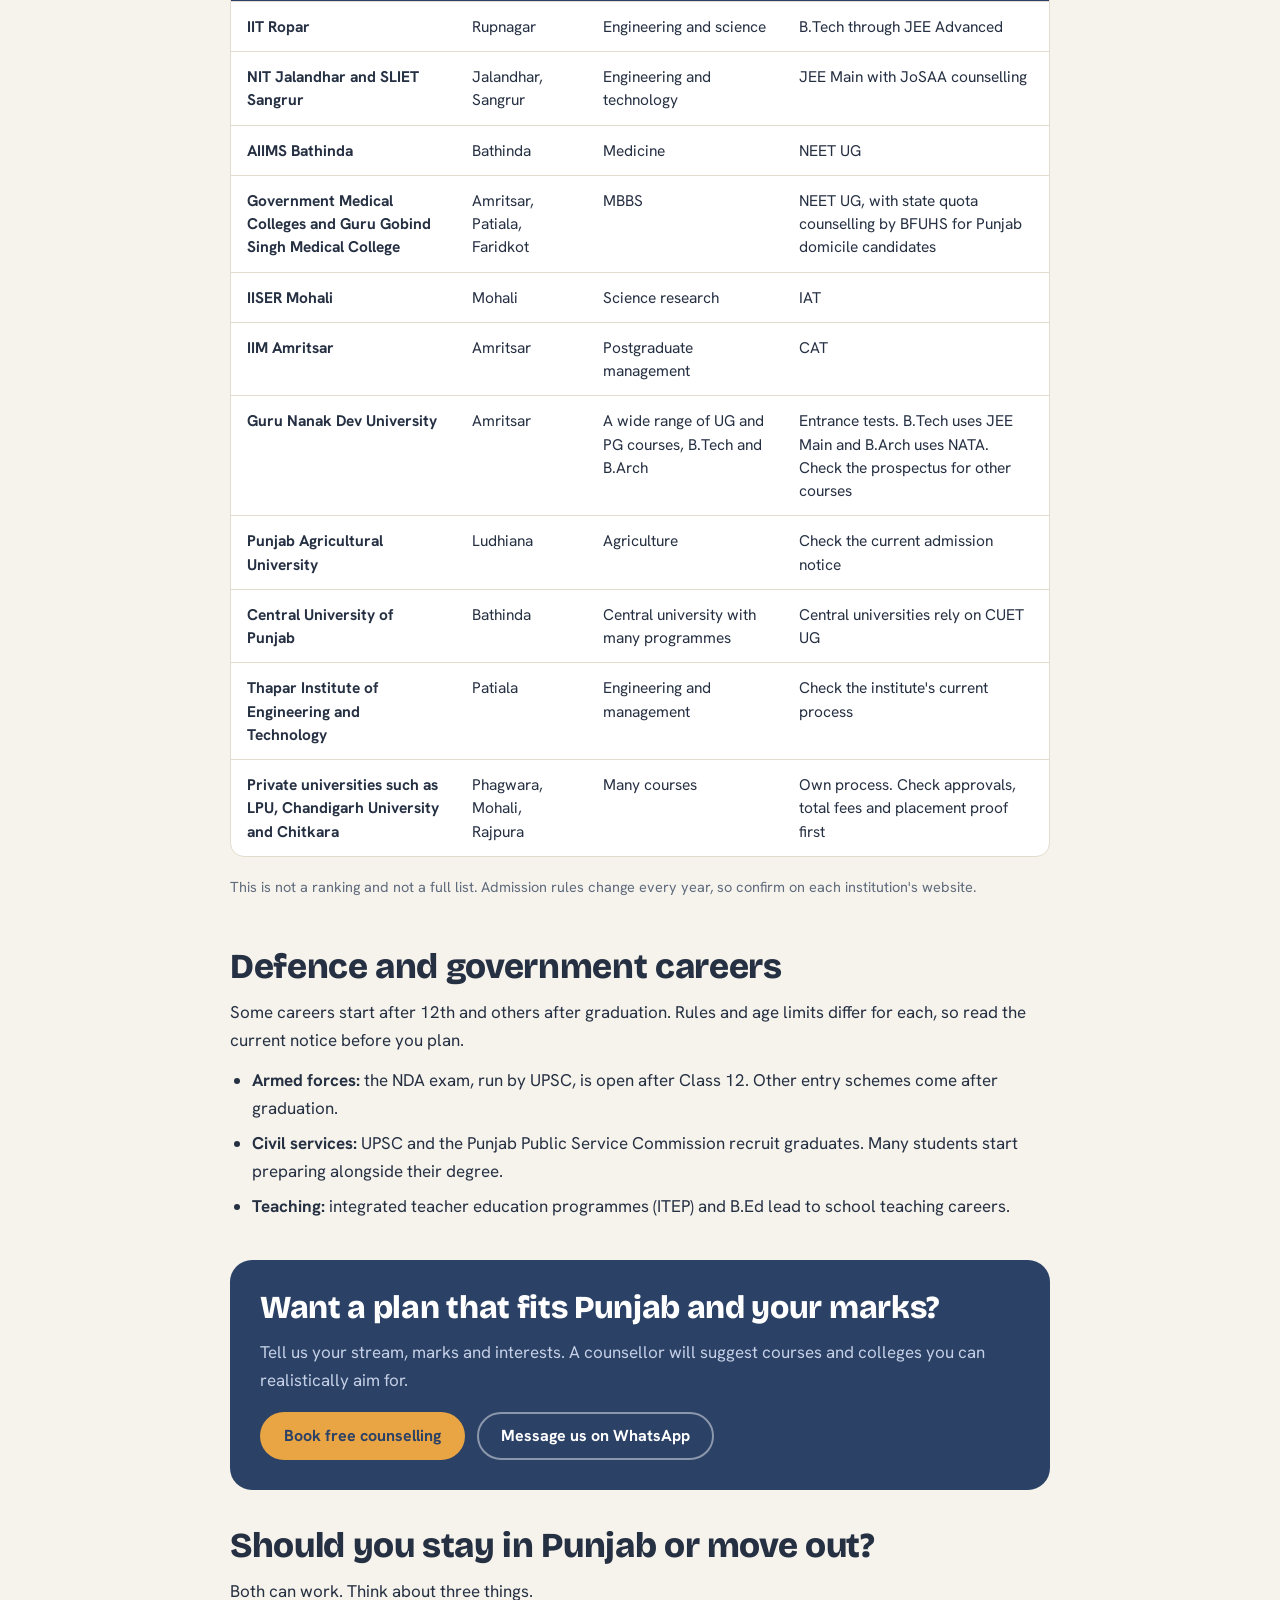
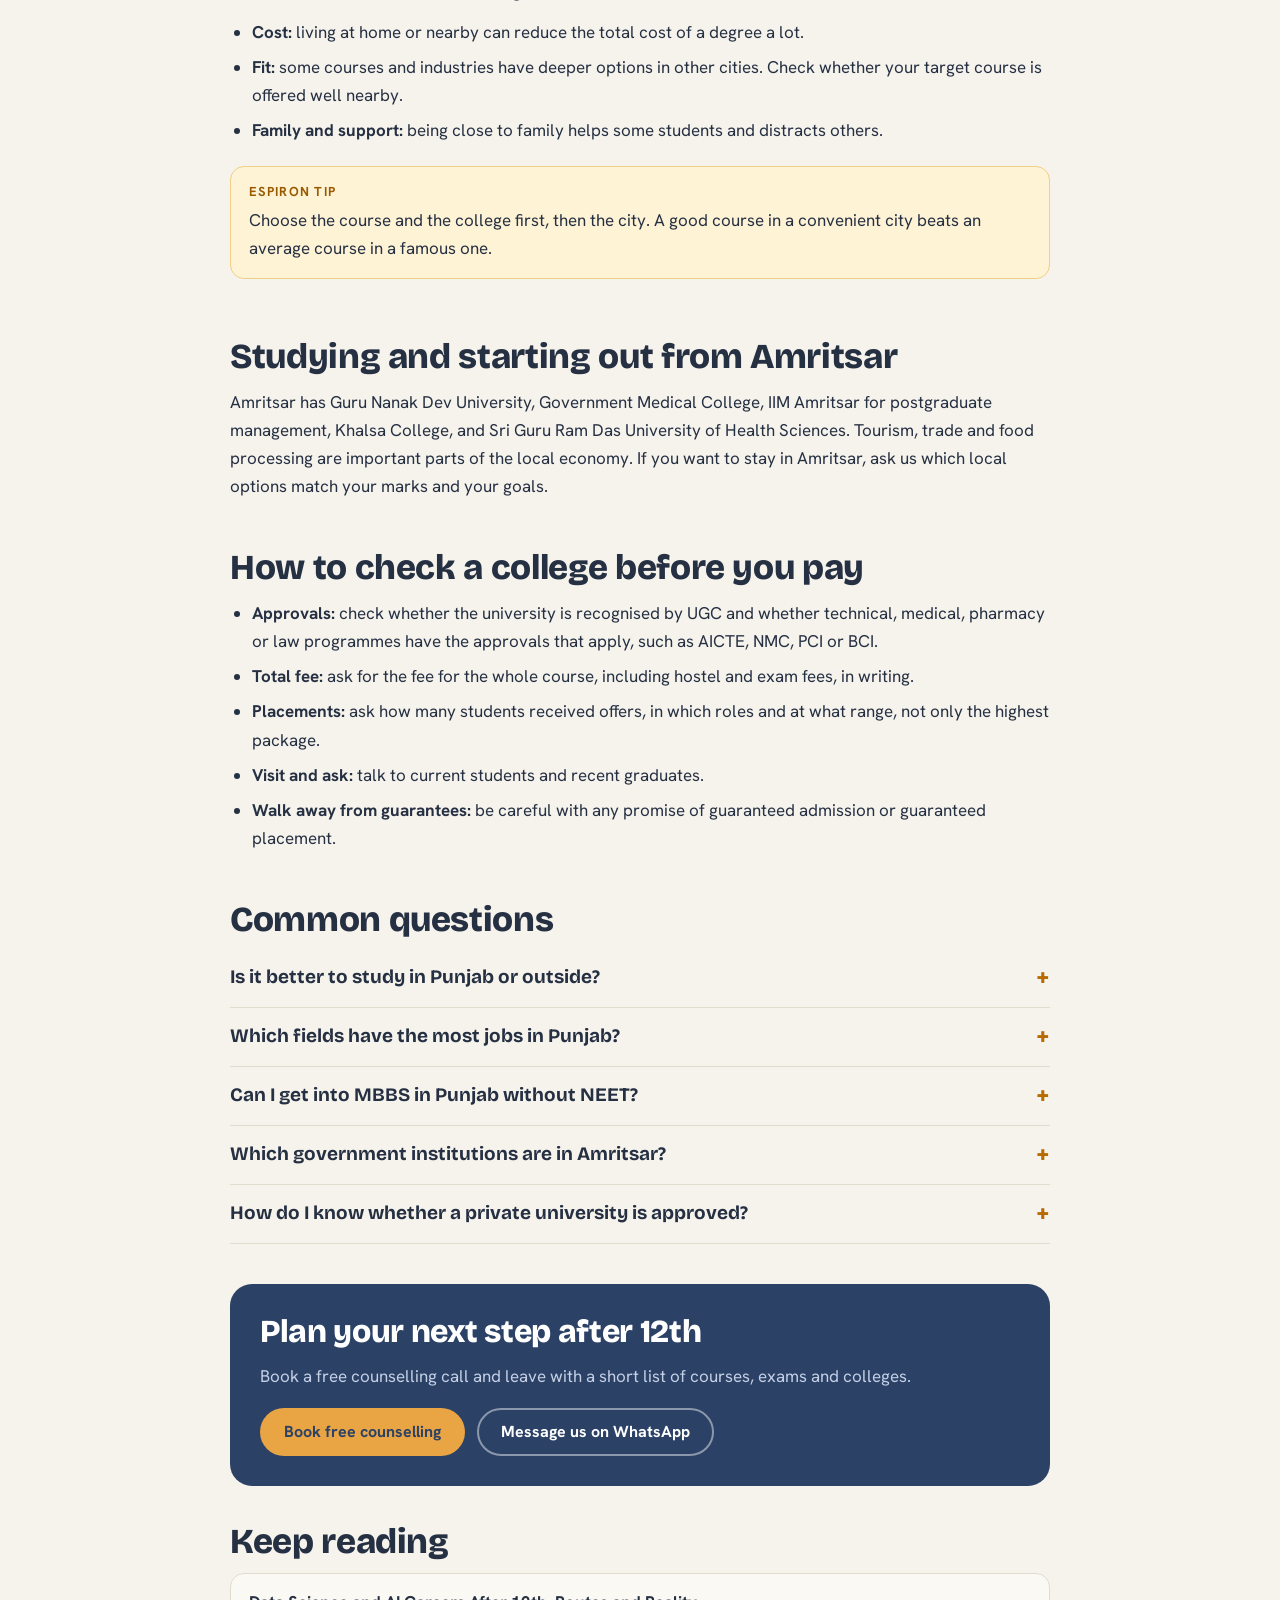
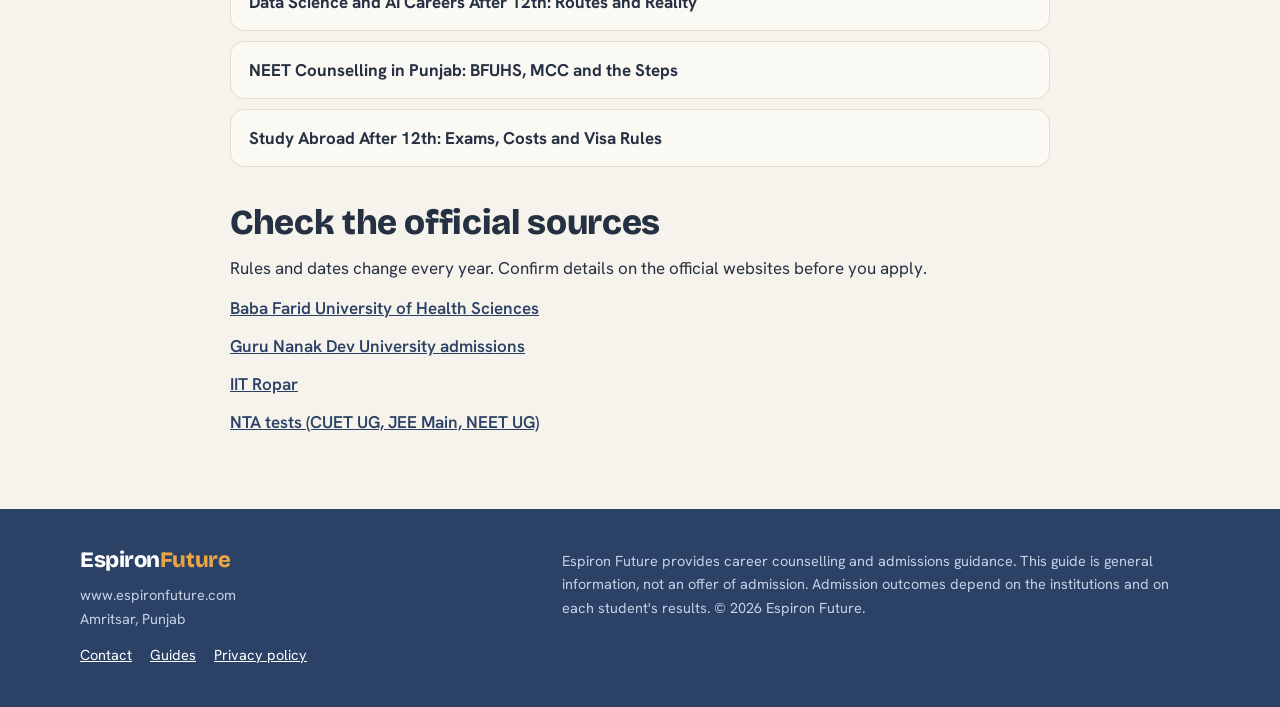
==== commit 653ea79c: "Changes" ====
--- a/career-options-in-punjab/index.html
+++ b/career-options-in-punjab/index.html
@@ -6,7 +6,7 @@
 <title>Career Options in Punjab After 12th: Courses and Colleges | Espiron Future</title>
 <meta name="description" content="Career options in Punjab after 12th: the state&#x27;s main industries, the courses that match them, and key colleges in Amritsar, Ludhiana, Mohali, Jalandhar and more.">
 <link rel="canonical" href="https://www.espironfuture.com/career-options-in-punjab/">
-<link rel="icon" href="data:image/svg+xml,%3Csvg xmlns='http://www.w3.org/2000/svg' viewBox='0 0 64 64'%3E%3Crect width='64' height='64' rx='14' fill='%230e1f3d'/%3E%3Ctext x='32' y='46' font-size='40' font-weight='800' text-anchor='middle' fill='%23f39a1e' font-family='Arial,sans-serif'%3EE%3C/text%3E%3C/svg%3E">
+<link rel="icon" href="data:image/svg+xml,%3Csvg xmlns='http://www.w3.org/2000/svg' viewBox='0 0 64 64'%3E%3Crect width='64' height='64' rx='14' fill='%232b4166'/%3E%3Ctext x='32' y='46' font-size='40' font-weight='800' text-anchor='middle' fill='%23e9a443' font-family='Arial,sans-serif'%3EE%3C/text%3E%3C/svg%3E">
 <meta property="og:type" content="article">
 <meta property="og:title" content="Career Options in Punjab After 12th: Courses and Colleges | Espiron Future">
 <meta property="og:description" content="Career options in Punjab after 12th: the state&#x27;s main industries, the courses that match them, and key colleges in Amritsar, Ludhiana, Mohali, Jalandhar and more.">
--- a/guides.css
+++ b/guides.css
@@ -1,6 +1,6 @@
 :root {
-  --navy: #0e1f3d; --navy-2: #17305c; --cream: #faf3e3; --paper: #fffaf0; --saffron: #f39a1e;
-  --ink: #1b2538; --muted: #5c6678; --line: #e3d8bf;
+  --navy: #2b4166; --navy-2: #38527d; --cream: #f6f3ec; --paper: #fbf9f4; --saffron: #e9a443;
+  --ink: #263043; --muted: #5f6b7d; --line: #e1dccd;
   --display: "Bricolage Grotesque", "Trebuchet MS", system-ui, sans-serif;
   --body: "Hanken Grotesk", system-ui, -apple-system, "Segoe UI", sans-serif;
   color-scheme: light;
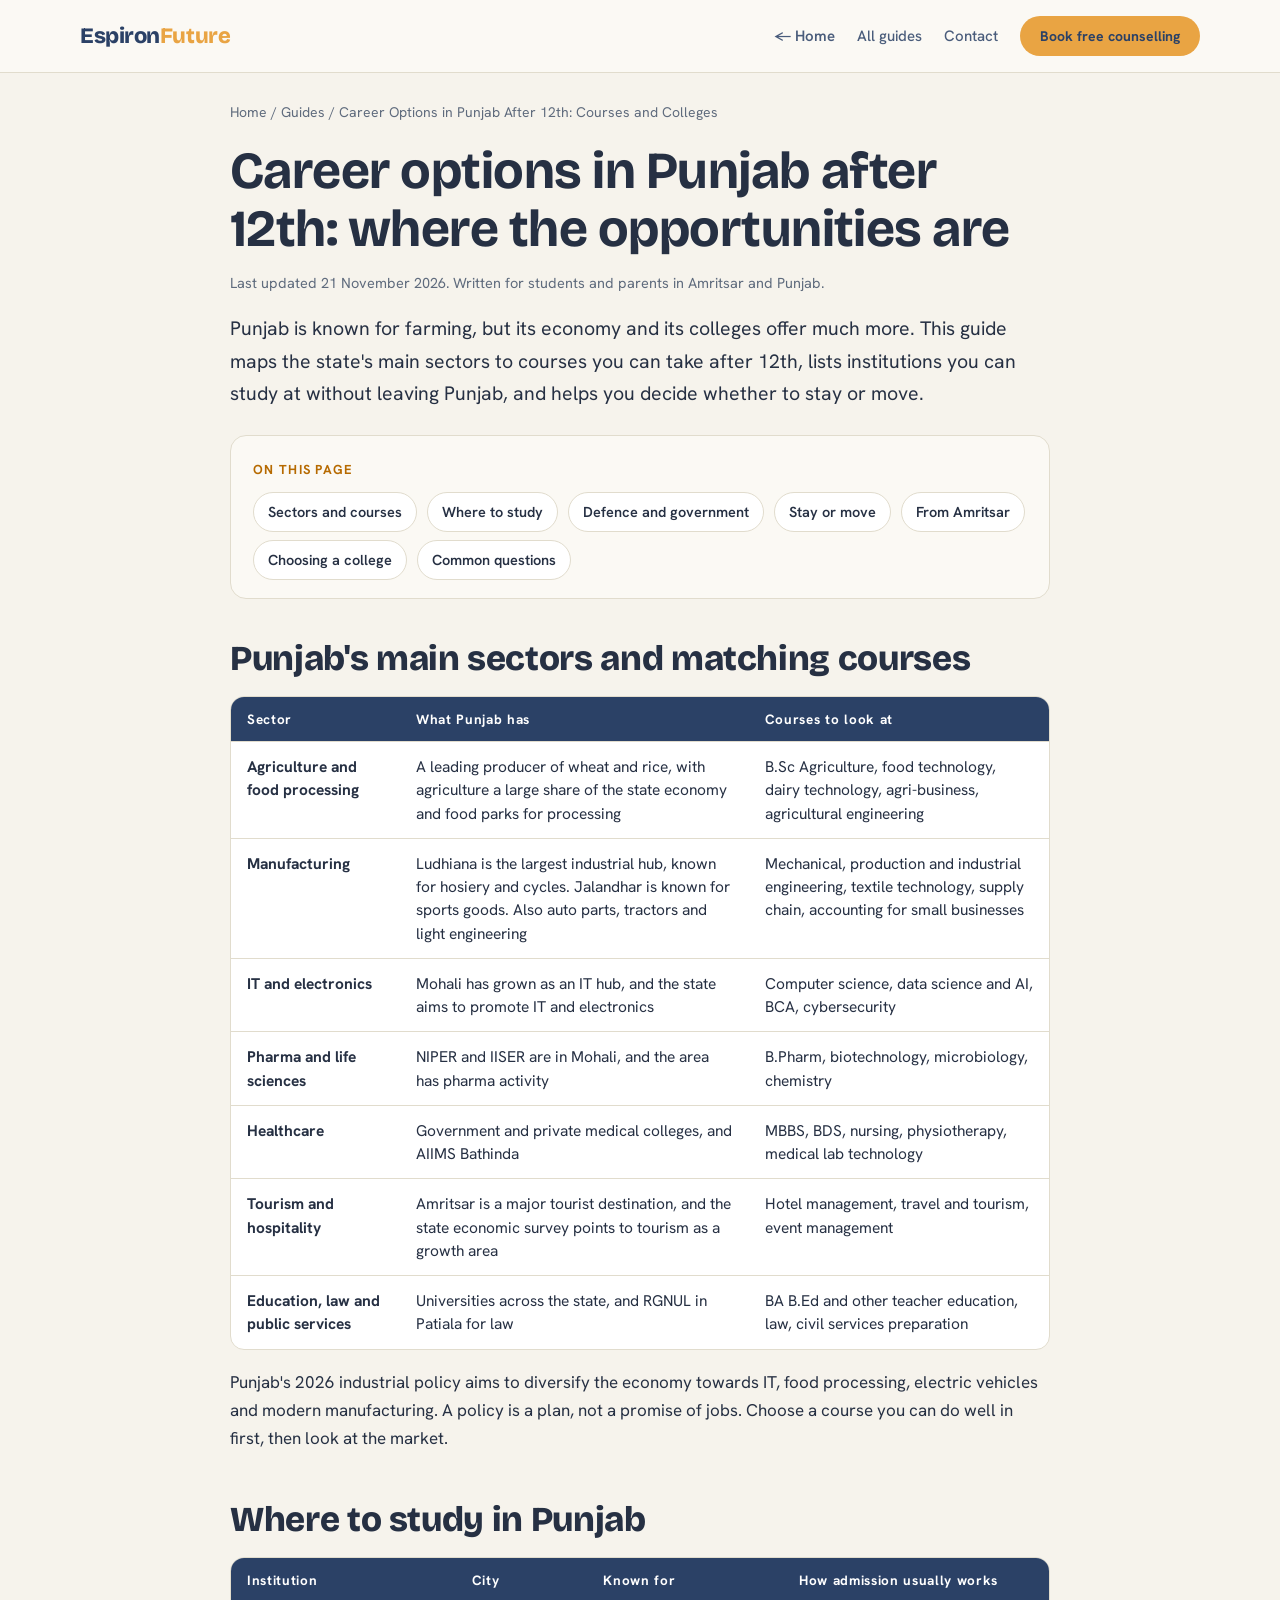
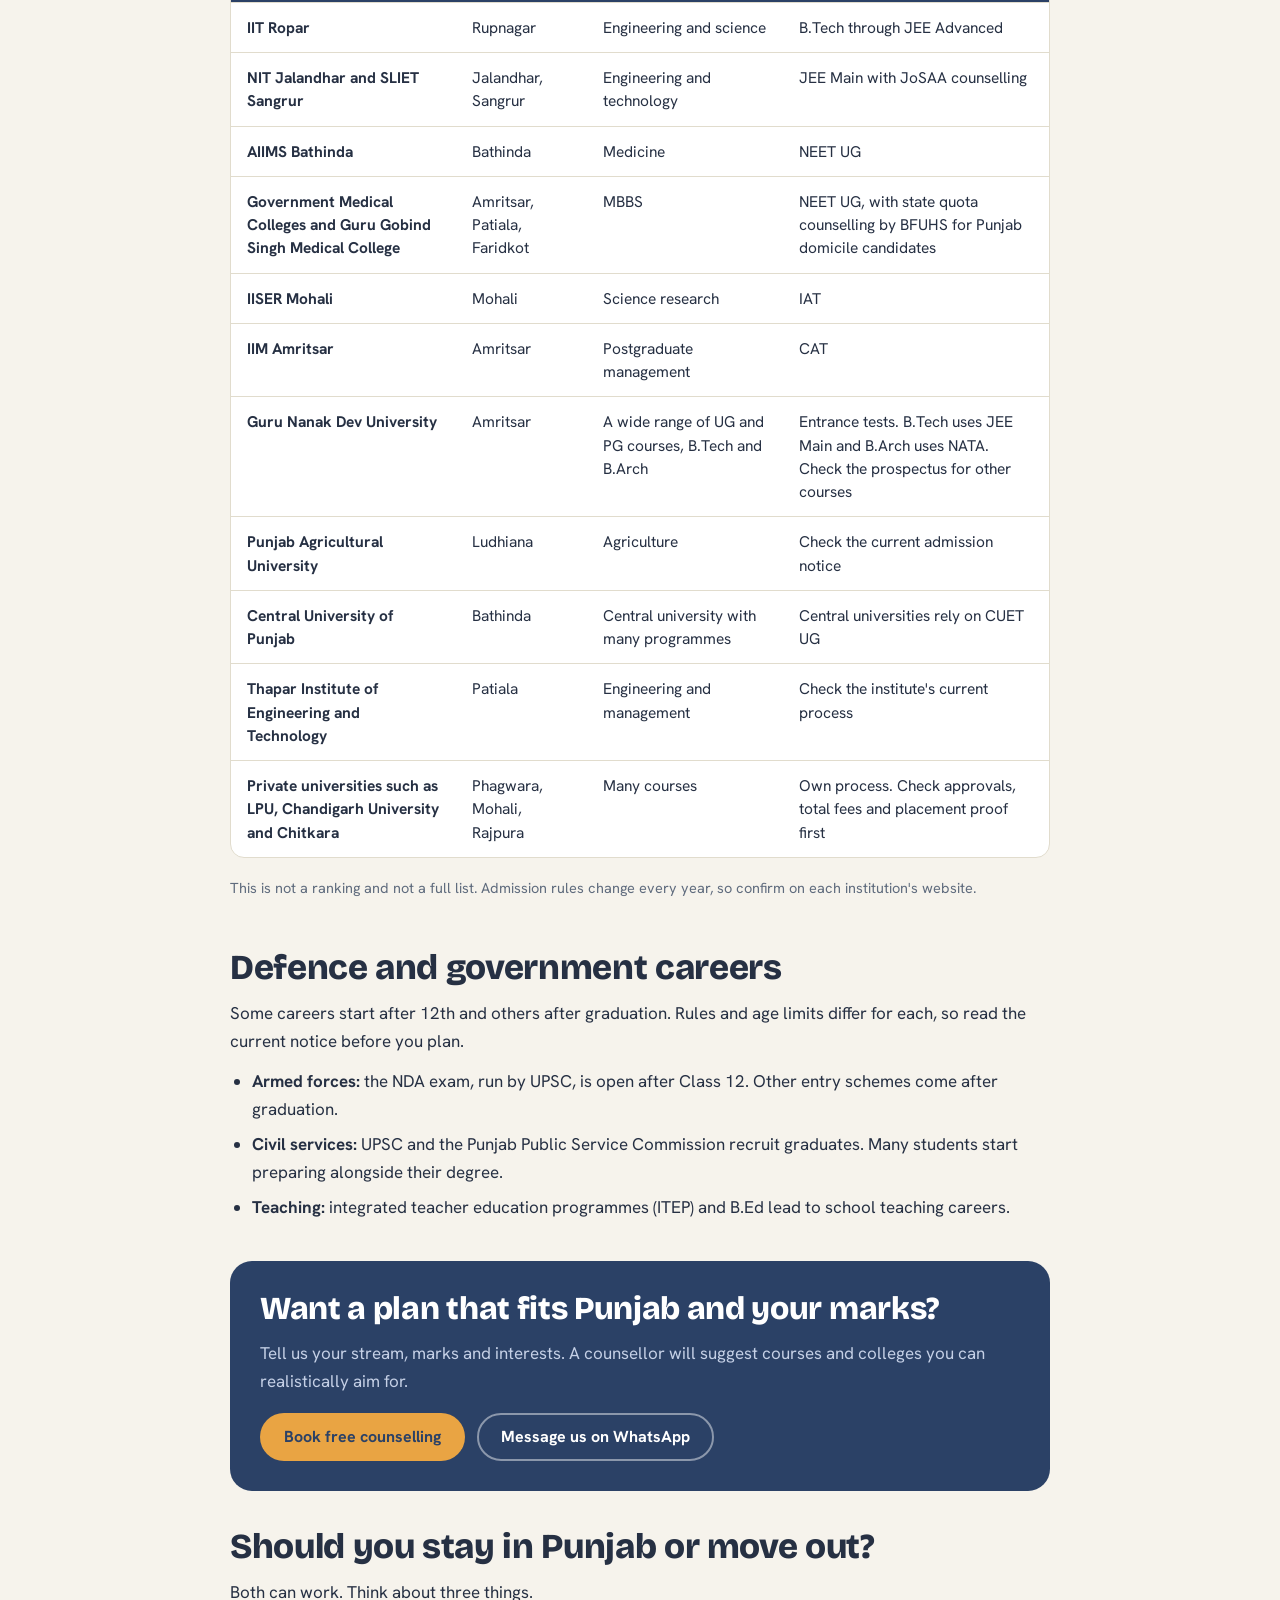
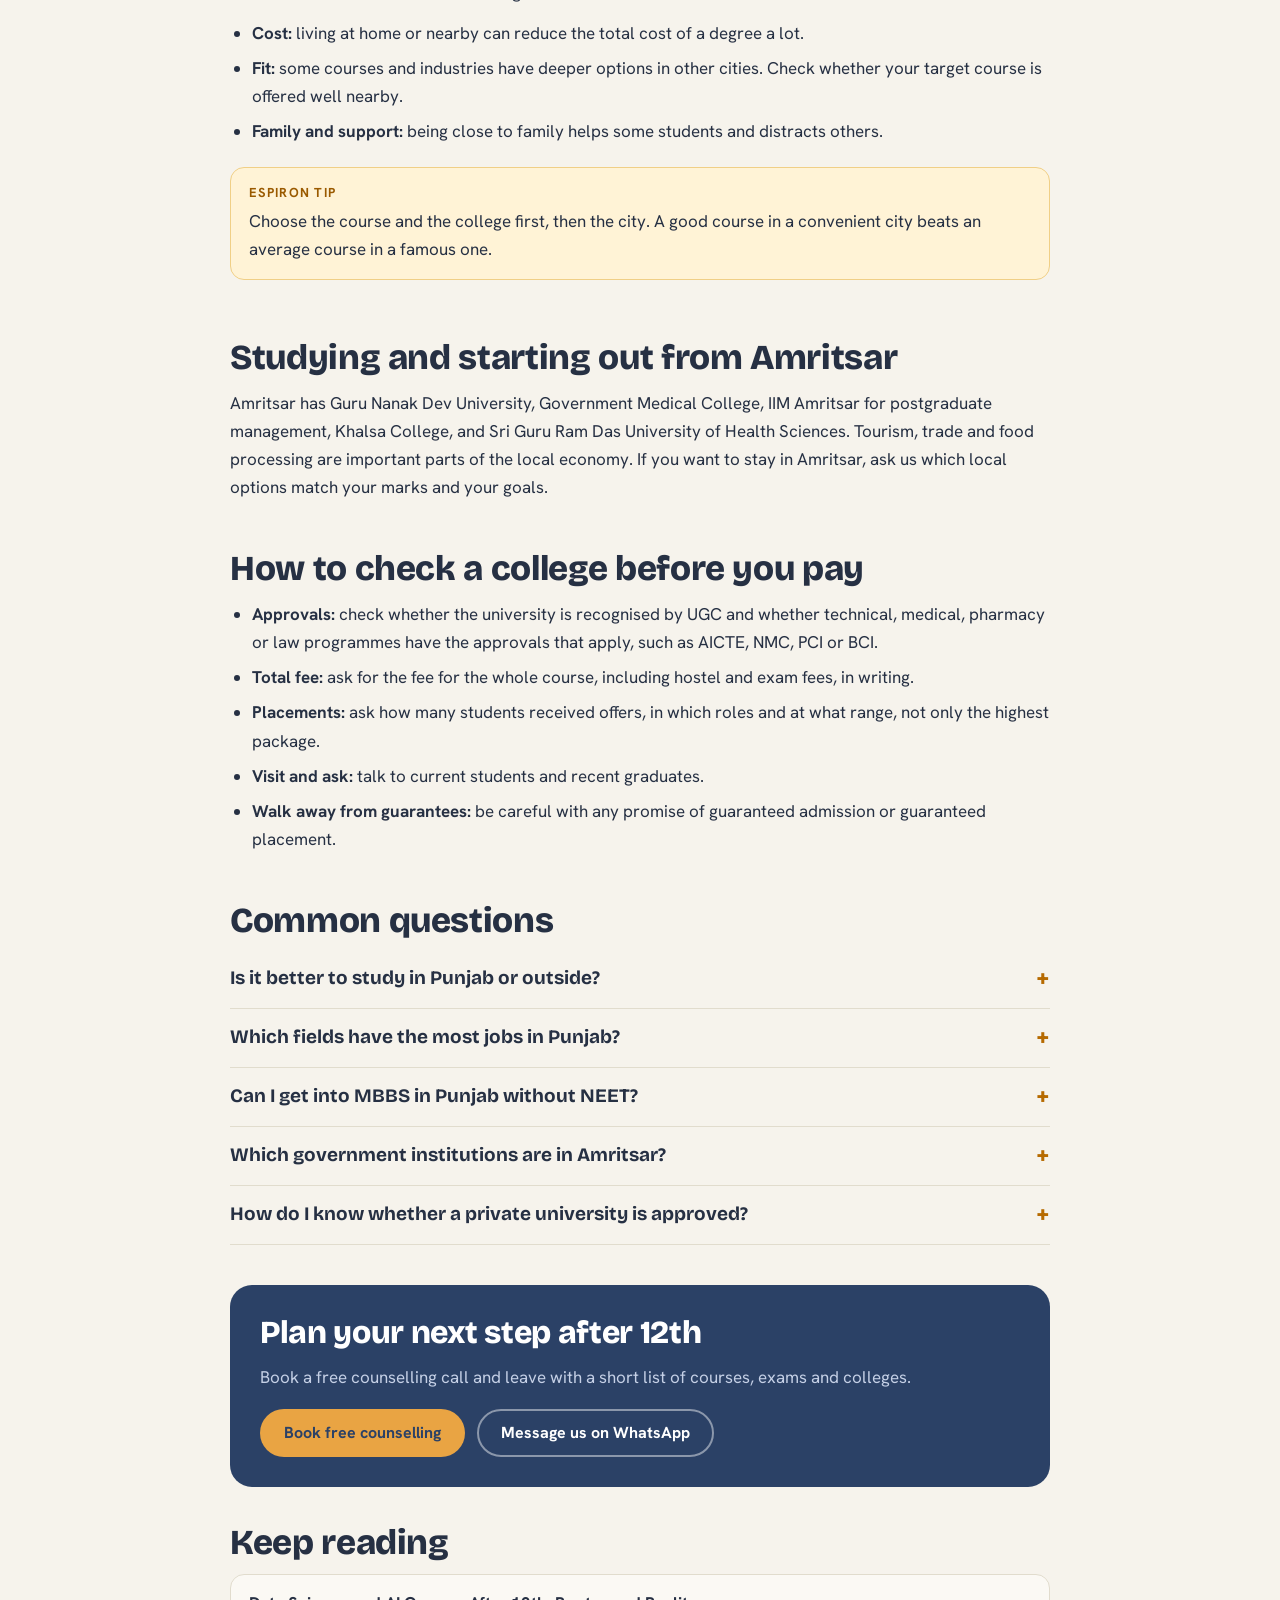
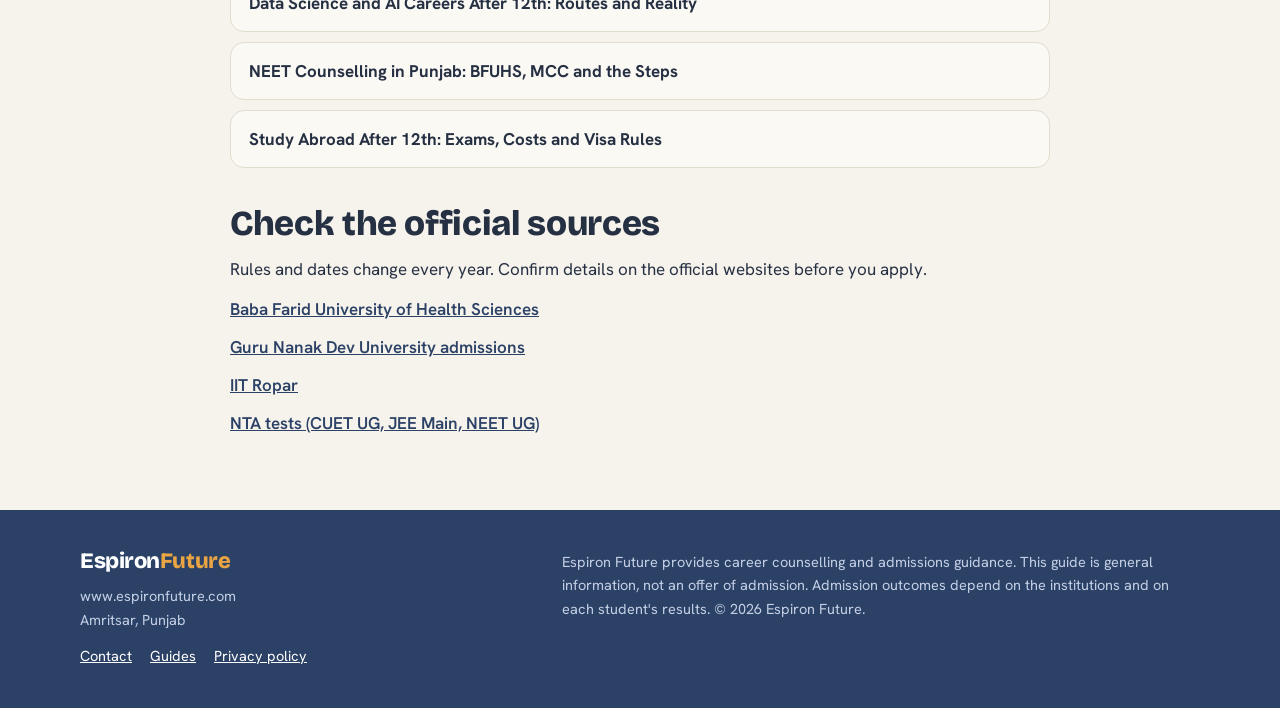
==== commit 814ce6c3: "w" ====
--- a/career-options-in-punjab/index.html
+++ b/career-options-in-punjab/index.html
@@ -15,7 +15,7 @@
 <script>window.dataLayer=window.dataLayer||[];function gtag(){dataLayer.push(arguments);}gtag("js",new Date());gtag("config","G-ZYJTKP8LN2");</script>
 <link rel="preconnect" href="https://fonts.googleapis.com">
 <link rel="preconnect" href="https://fonts.gstatic.com" crossorigin>
-<link href="https://fonts.googleapis.com/css2?family=Bricolage+Grotesque:opsz,wght@12..96,500;12..96,700;12..96,800&family=Hanken+Grotesk:wght@400;500;600;700&display=swap" rel="stylesheet">
+<link href="https://fonts.googleapis.com/css2?family=Bricolage+Grotesque:opsz,wght@12..96,500;12..96,600;12..96,700;12..96,800&family=Hanken+Grotesk:wght@400;500;600;700&display=swap" rel="stylesheet">
 <link rel="stylesheet" href="../guides.css">
 <script type="application/ld+json">{"@context": "https://schema.org", "@type": "Article", "headline": "Career options in Punjab after 12th: where the opportunities are", "dateModified": "2026-11-21", "datePublished": "2026-11-21", "author": {"@type": "Organization", "name": "Espiron Future"}, "publisher": {"@type": "Organization", "name": "Espiron Future", "url": "https://www.espironfuture.com/"}, "mainEntityOfPage": "https://www.espironfuture.com/career-options-in-punjab/"}</script>
 <script type="application/ld+json">{"@context": "https://schema.org", "@type": "FAQPage", "mainEntity": [{"@type": "Question", "name": "Is it better to study in Punjab or outside?", "acceptedAnswer": {"@type": "Answer", "text": "It depends on the course, your budget and your family. Many strong options exist in Punjab, and some courses have deeper choices elsewhere. Compare real options before you decide."}}, {"@type": "Question", "name": "Which fields have the most jobs in Punjab?", "acceptedAnswer": {"@type": "Answer", "text": "Manufacturing, IT, healthcare and agriculture-based industries are major employers, along with teaching and public services. Demand differs by city, so check the market in the place you want to work."}}, {"@type": "Question", "name": "Can I get into MBBS in Punjab without NEET?", "acceptedAnswer": {"@type": "Answer", "text": "No. Admission to MBBS and BDS, in government and private colleges, is through NEET UG."}}, {"@type": "Question", "name": "Which government institutions are in Amritsar?", "acceptedAnswer": {"@type": "Answer", "text": "Guru Nanak Dev University, Government Medical College and IIM Amritsar are located there."}}, {"@type": "Question", "name": "How do I know whether a private university is approved?", "acceptedAnswer": {"@type": "Answer", "text": "Check the university's recognition with UGC and the approvals of your specific programme. Ask the college for its approval letters."}}]}</script>
--- a/guides.css
+++ b/guides.css
@@ -101,3 +101,9 @@
   td:first-child { font: 700 18px/1.25 var(--display); padding-top: 12px; }
   td:not(:first-child)::before { content: attr(data-label); display: block; font: 700 11.5px var(--body); letter-spacing: .1em; text-transform: uppercase; color: #b66a00; margin-bottom: 2px; }
 }
+
+/* lighter headings and light top bar */
+.article h1 { font-weight: 700; }
+.gnav { background: var(--paper); color: var(--ink); border-bottom: 1px solid var(--line); }
+.gnav .logo { color: var(--navy); }
+.gnav nav a:not(.btn) { color: var(--navy); }
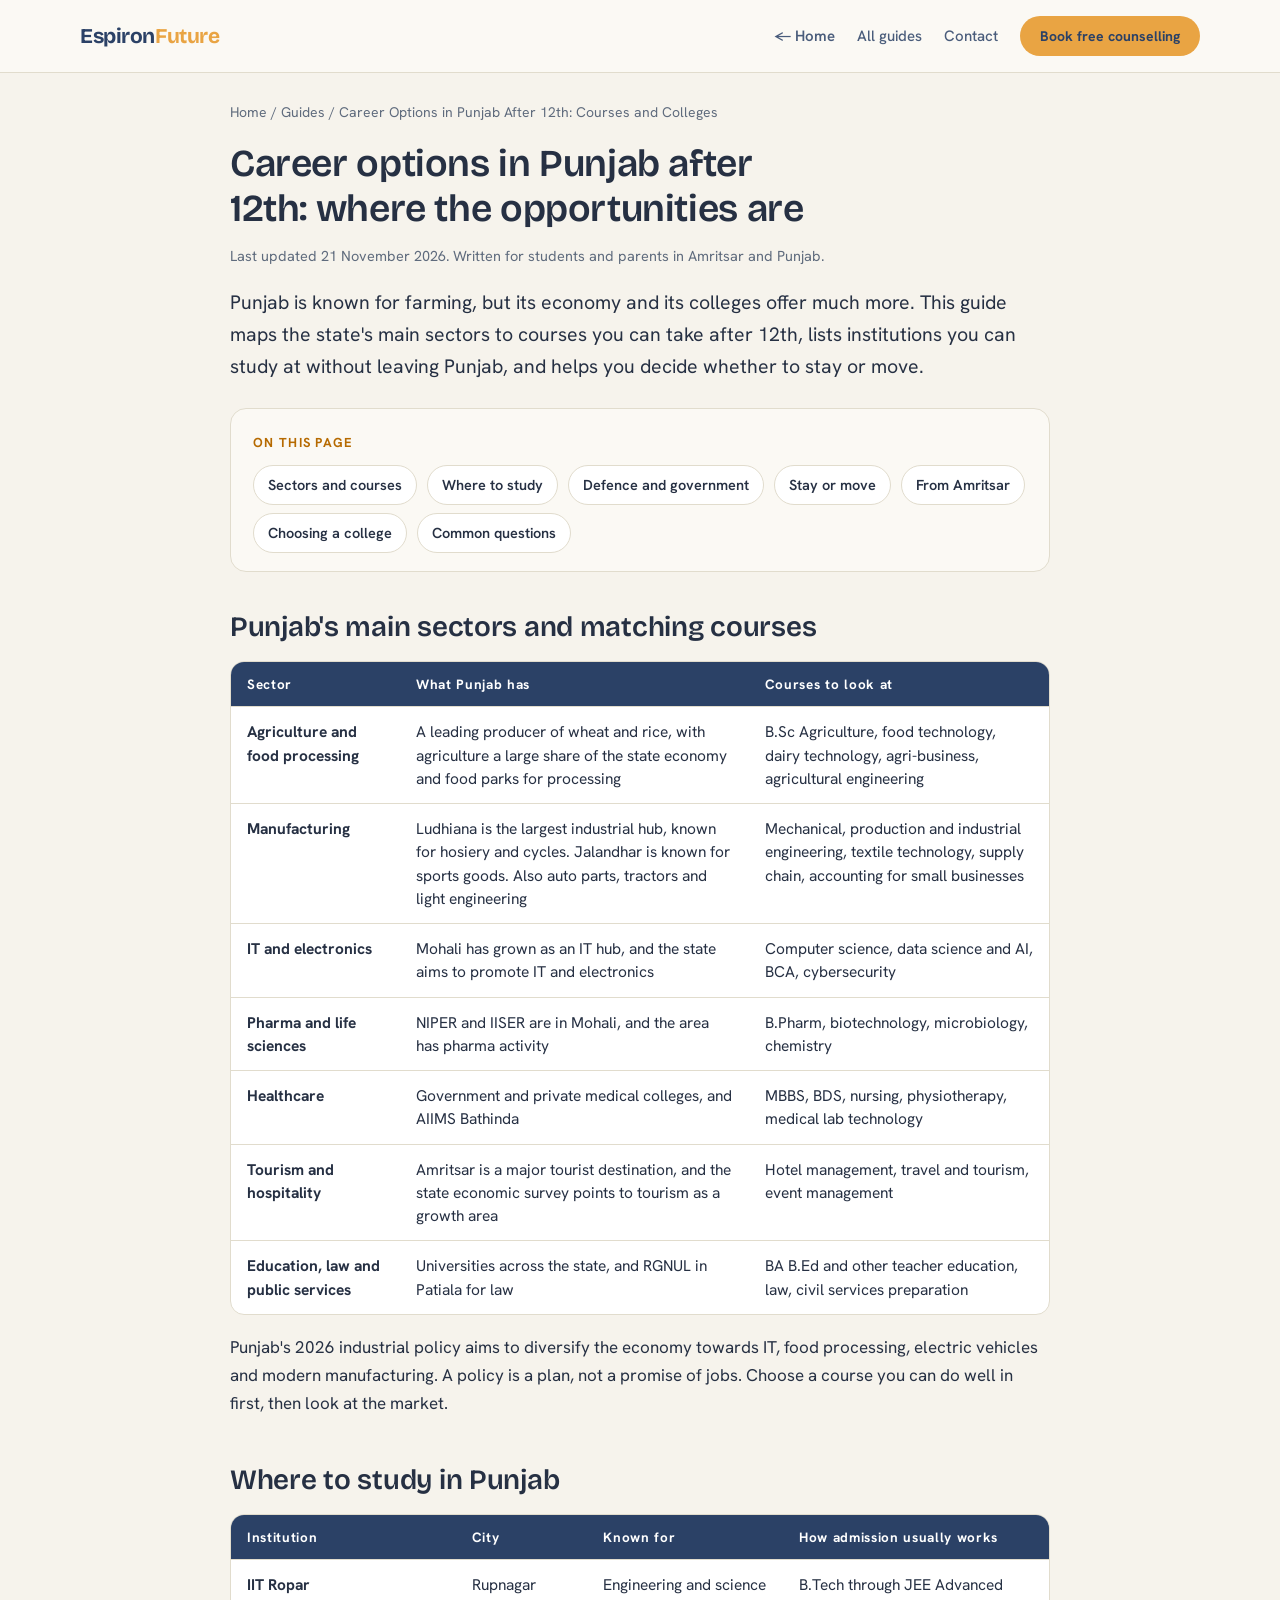
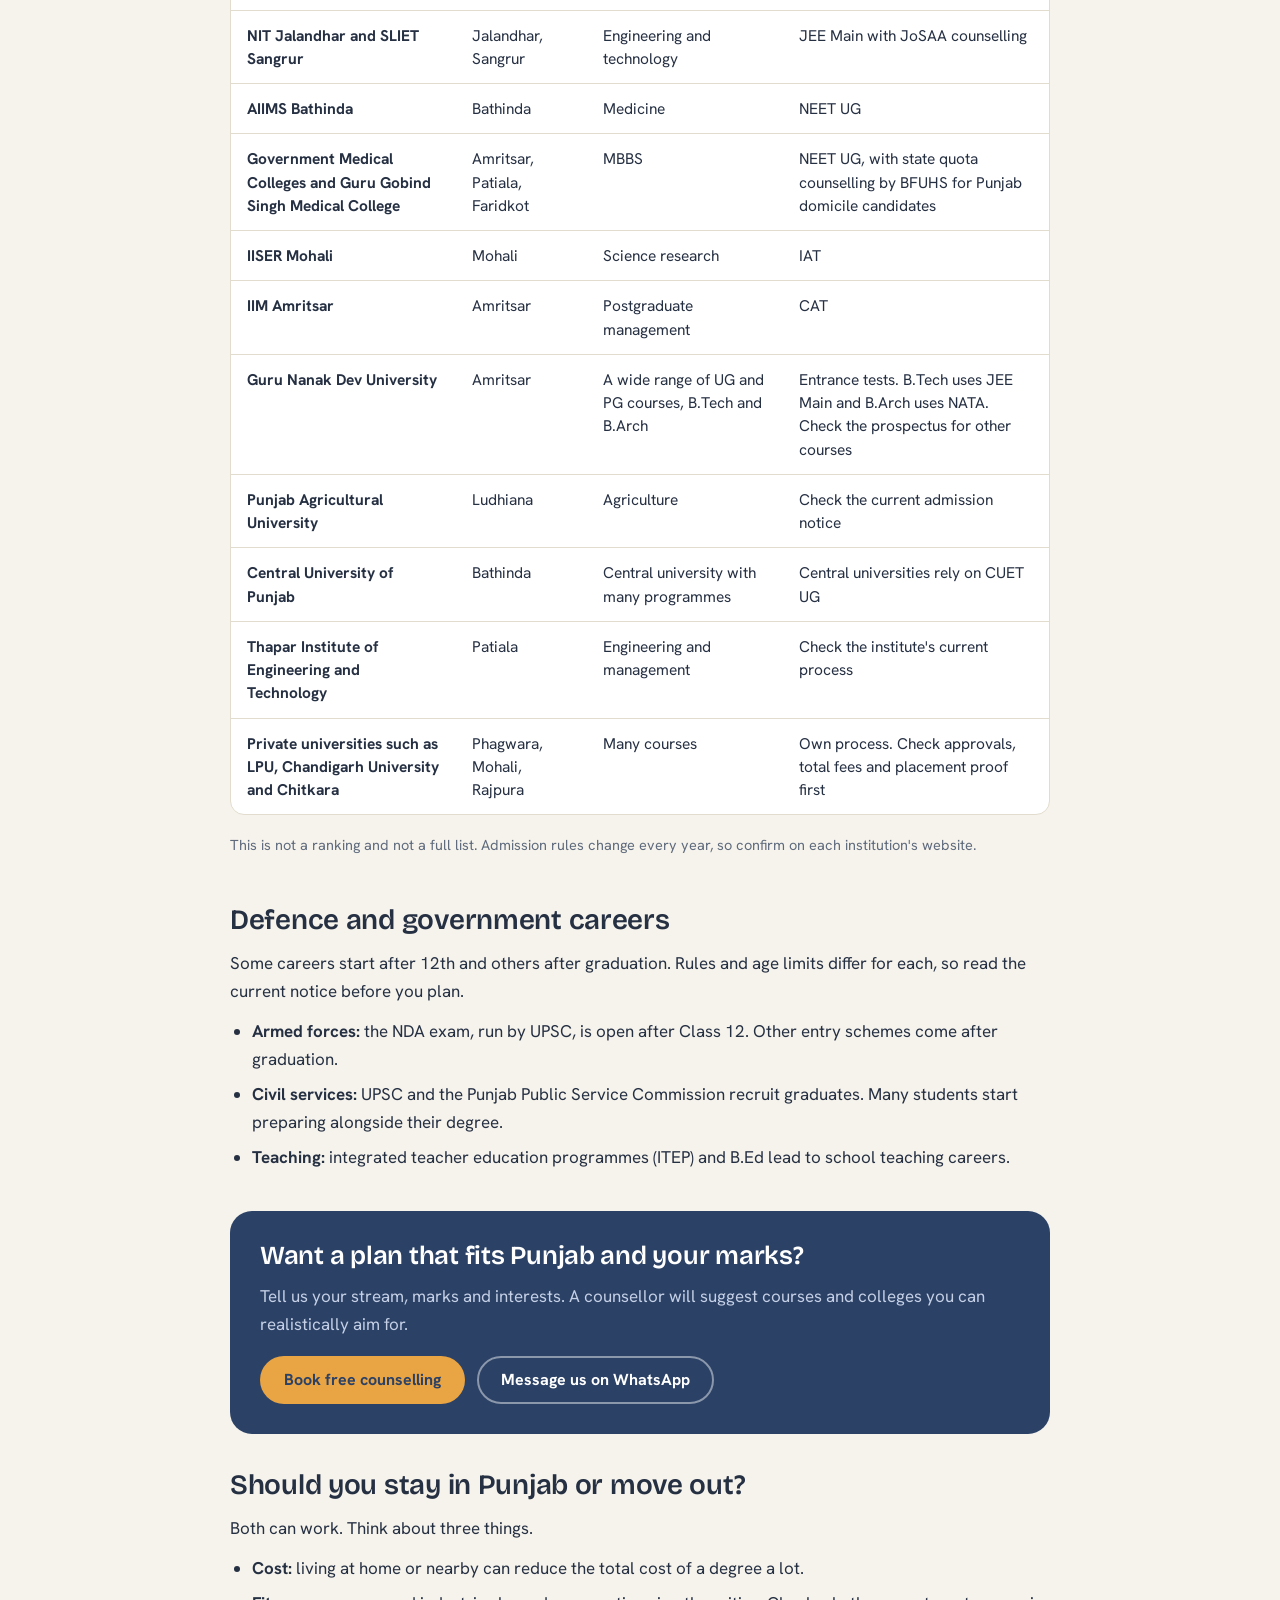
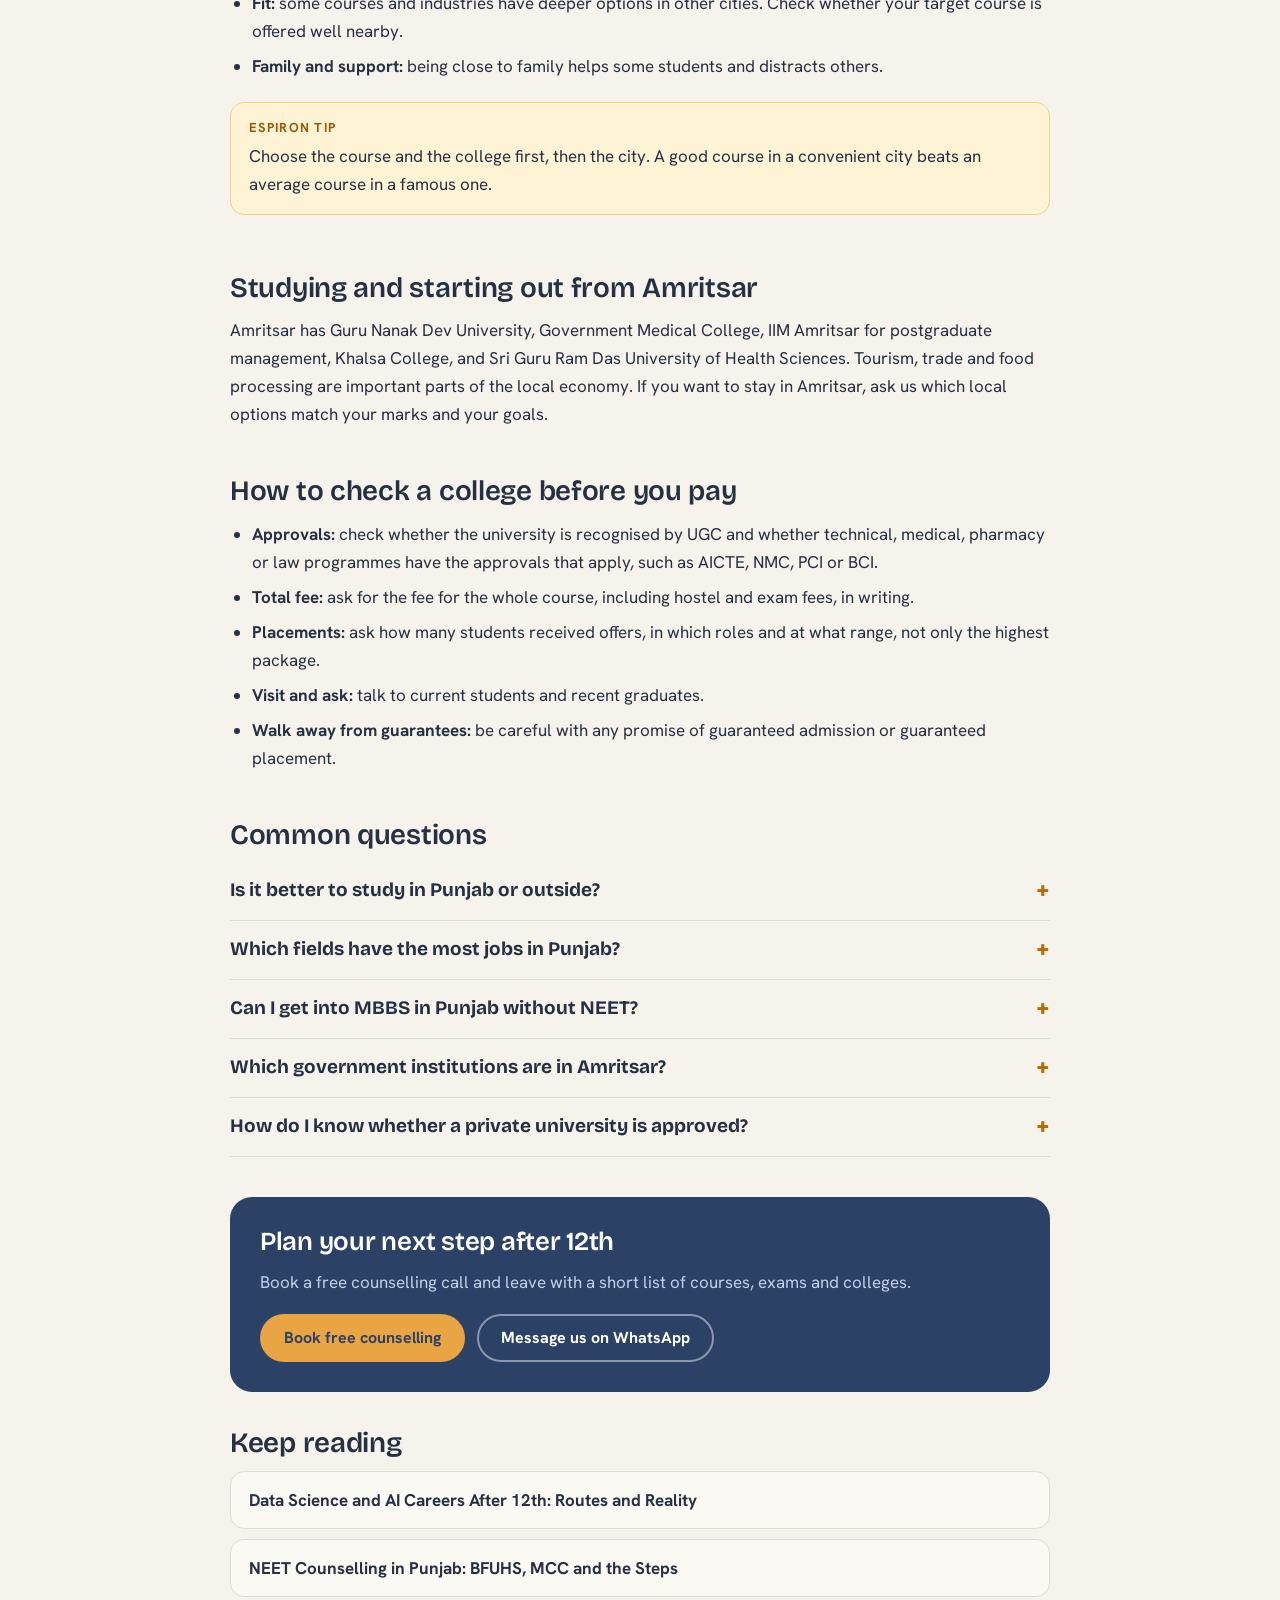
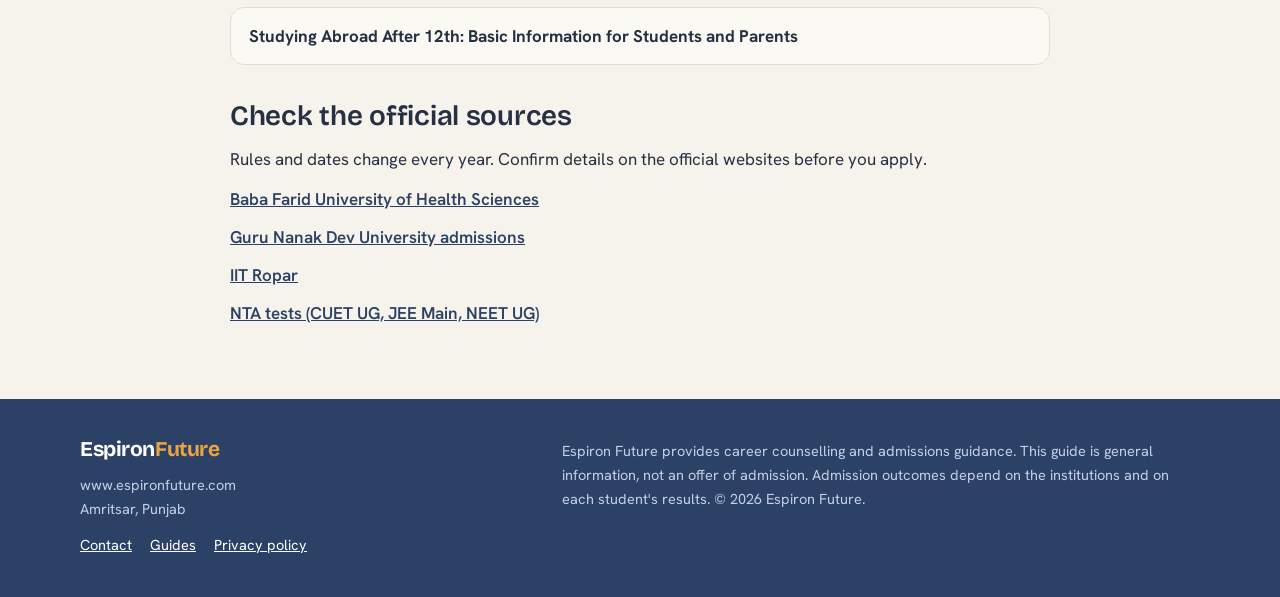
==== commit 3c8c3451: "s" ====
--- a/career-options-in-punjab/index.html
+++ b/career-options-in-punjab/index.html
@@ -63,7 +63,7 @@
     <a class="btn btn-ghost" href="#" data-wa data-cta="punjab-end-whatsapp" target="_blank" rel="noopener">Message us on WhatsApp</a>
   </div>
 </div>
-  <section class="related"><h2>Keep reading</h2><ul><li><a href="../data-science-and-ai-careers-after-12th/">Data Science and AI Careers After 12th: Routes and Reality</a></li><li><a href="../neet-counselling-in-punjab/">NEET Counselling in Punjab: BFUHS, MCC and the Steps</a></li><li><a href="../study-abroad-after-12th/">Study Abroad After 12th: Exams, Costs and Visa Rules</a></li></ul></section>
+  <section class="related"><h2>Keep reading</h2><ul><li><a href="../data-science-and-ai-careers-after-12th/">Data Science and AI Careers After 12th: Routes and Reality</a></li><li><a href="../neet-counselling-in-punjab/">NEET Counselling in Punjab: BFUHS, MCC and the Steps</a></li><li><a href="../study-abroad-after-12th/">Studying Abroad After 12th: Basic Information for Students and Parents</a></li></ul></section>
   <section class="official"><h2>Check the official sources</h2><p>Rules and dates change every year. Confirm details on the official websites before you apply.</p><ul><li><a href="https://bfuhs.ac.in" target="_blank" rel="noopener">Baba Farid University of Health Sciences</a></li><li><a href="https://gnduadmissions.org" target="_blank" rel="noopener">Guru Nanak Dev University admissions</a></li><li><a href="https://www.iitrpr.ac.in" target="_blank" rel="noopener">IIT Ropar</a></li><li><a href="https://nta.ac.in" target="_blank" rel="noopener">NTA tests (CUET UG, JEE Main, NEET UG)</a></li></ul></section>
 </main>
 <footer class="gfoot">
--- a/guides.css
+++ b/guides.css
@@ -107,3 +107,10 @@
 .gnav { background: var(--paper); color: var(--ink); border-bottom: 1px solid var(--line); }
 .gnav .logo { color: var(--navy); }
 .gnav nav a:not(.btn) { color: var(--navy); }
+
+/* smaller, lighter type */
+.article h1 { font-size: clamp(27px, 3.8vw, 38px); font-weight: 600; line-height: 1.18; }
+.article h2 { font-size: clamp(22px, 2.8vw, 28px); font-weight: 600; }
+.article h3 { font-size: 18px; font-weight: 600; }
+.cta h2 { font-size: clamp(21px, 2.6vw, 26px); font-weight: 600; }
+.logo { font-weight: 700; font-size: 21px; }
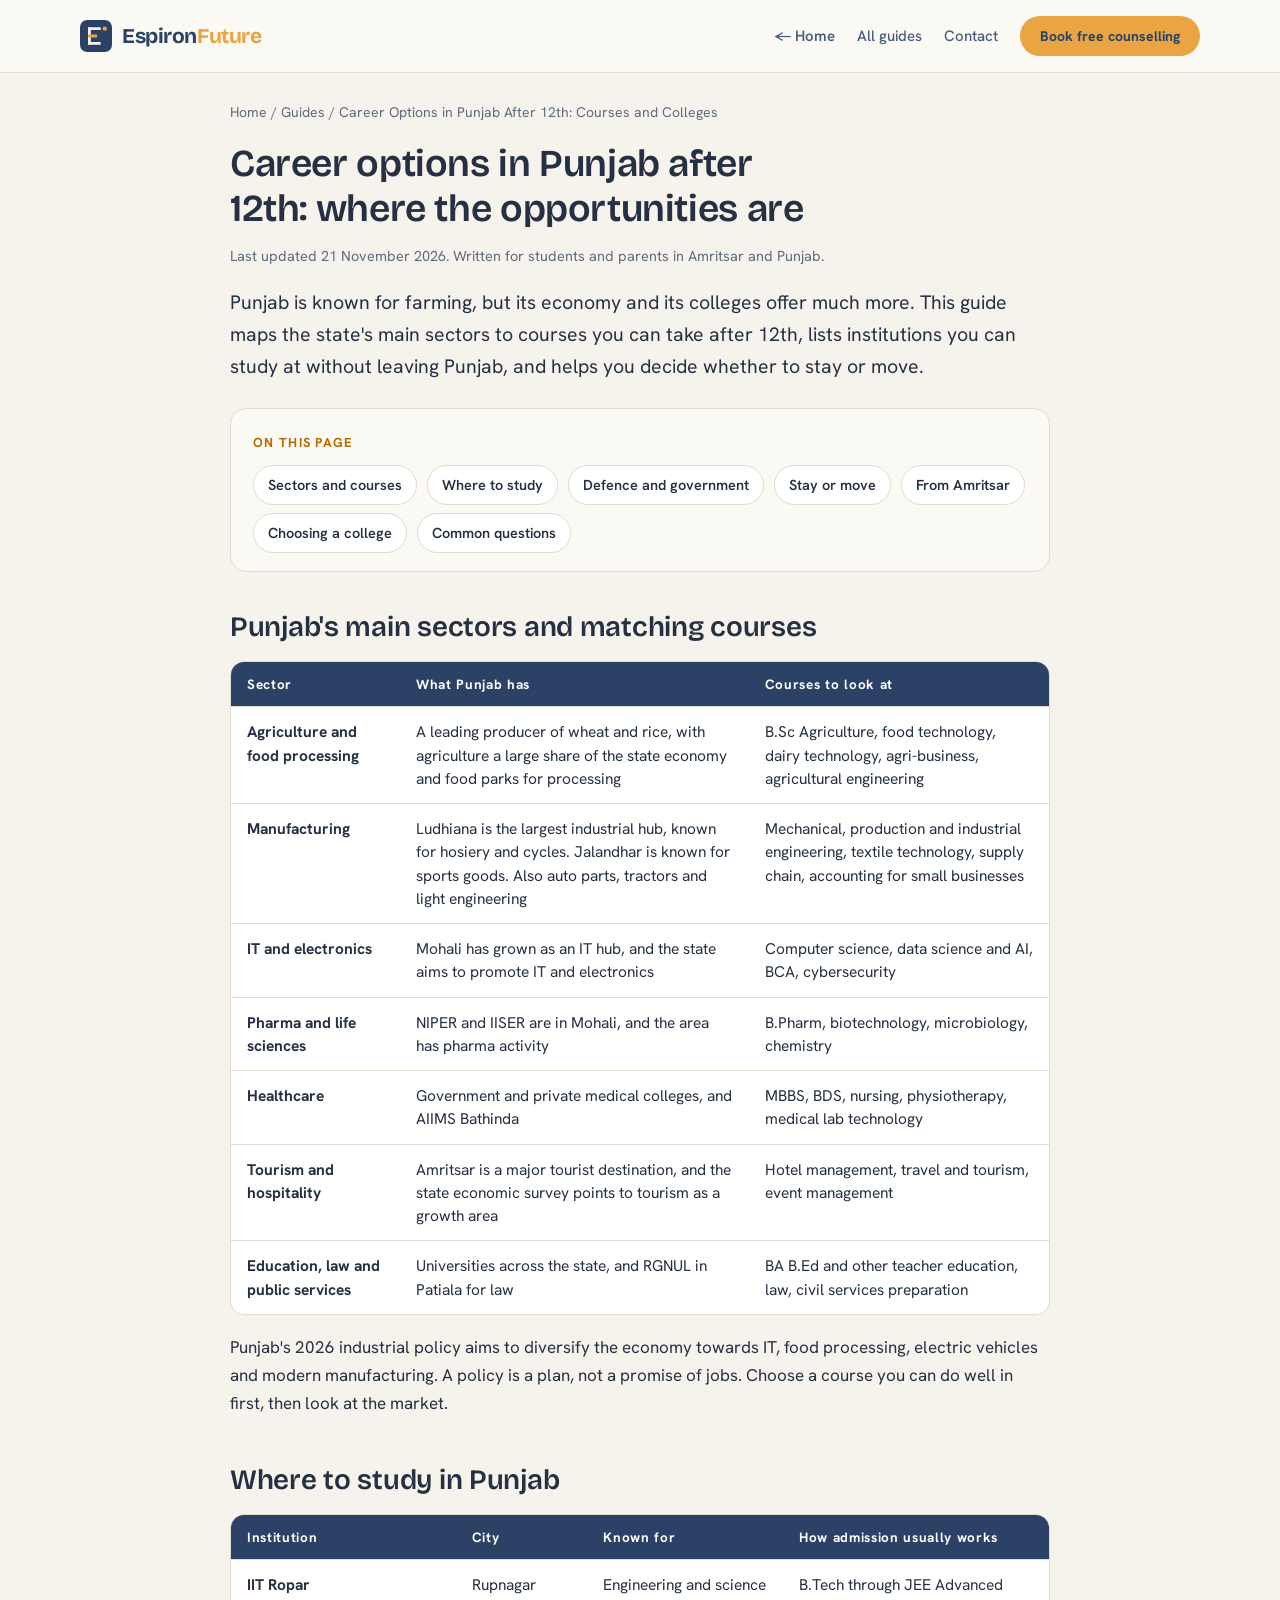
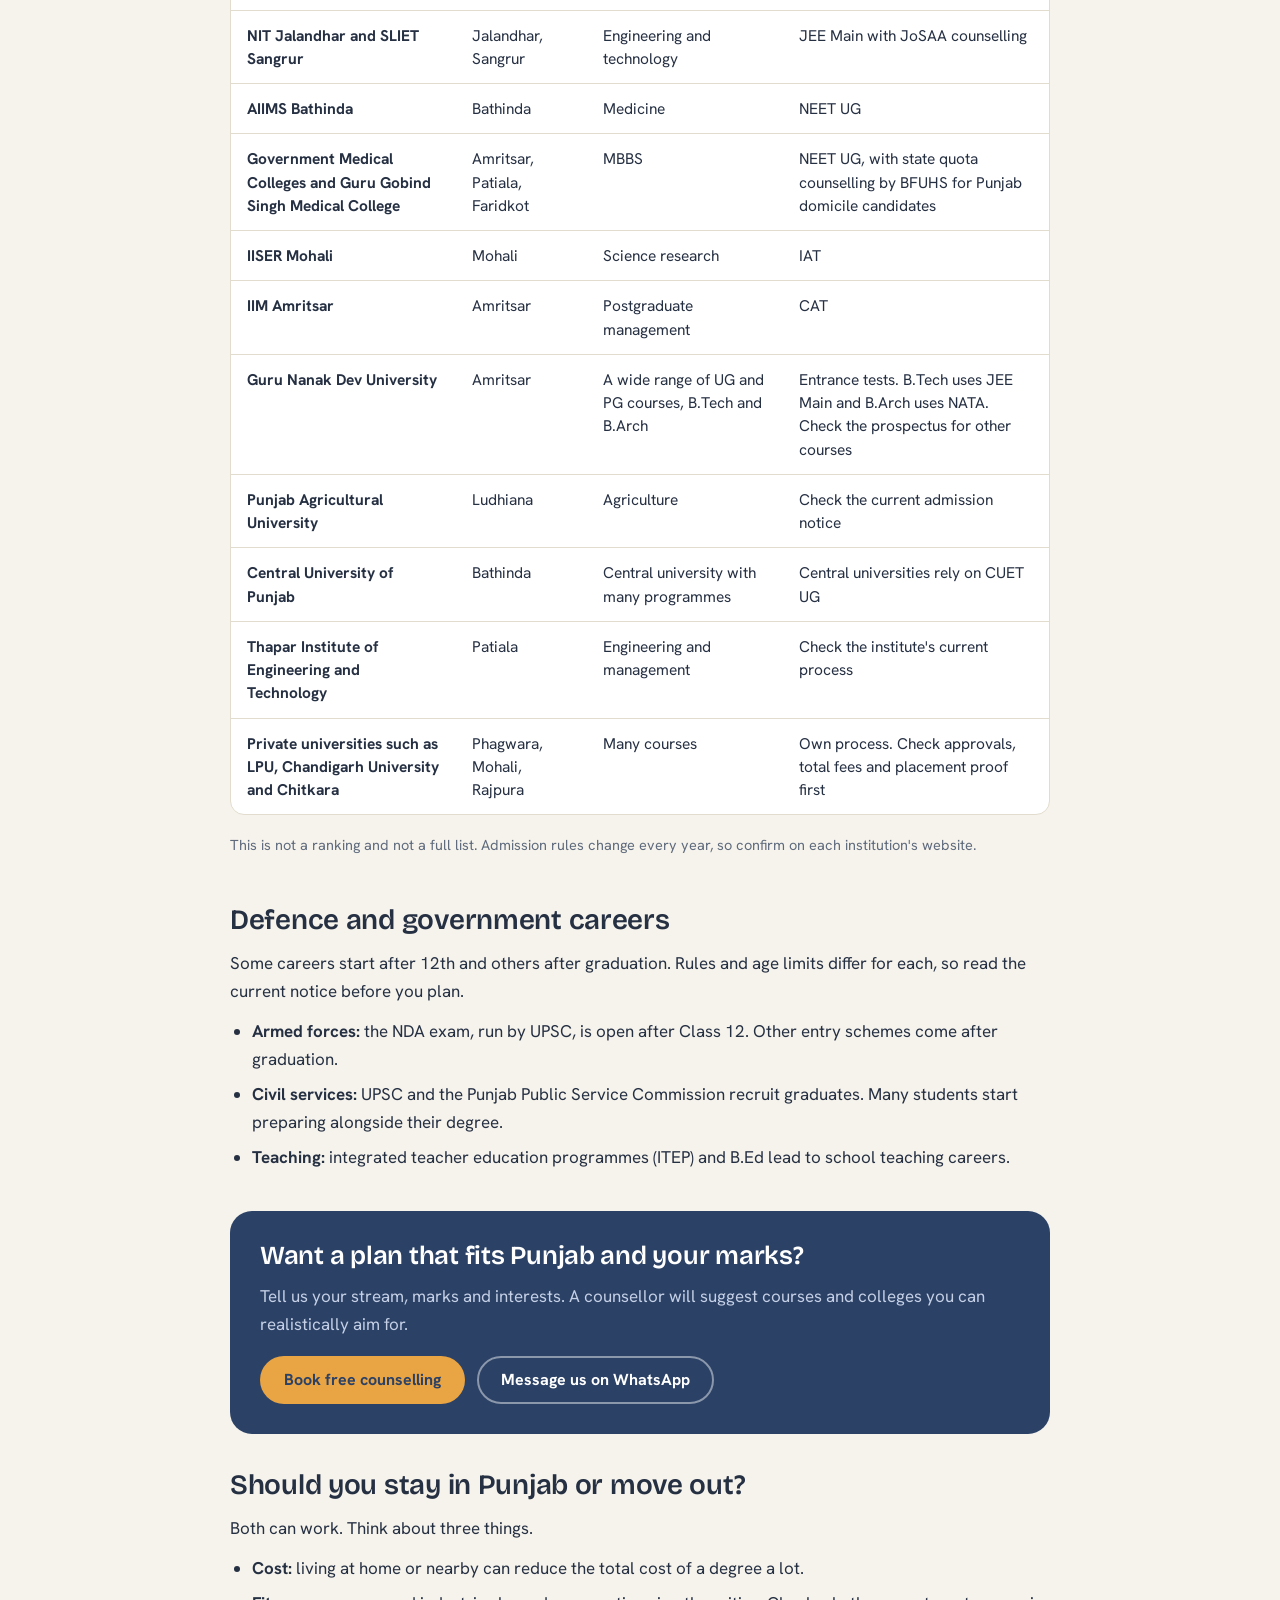
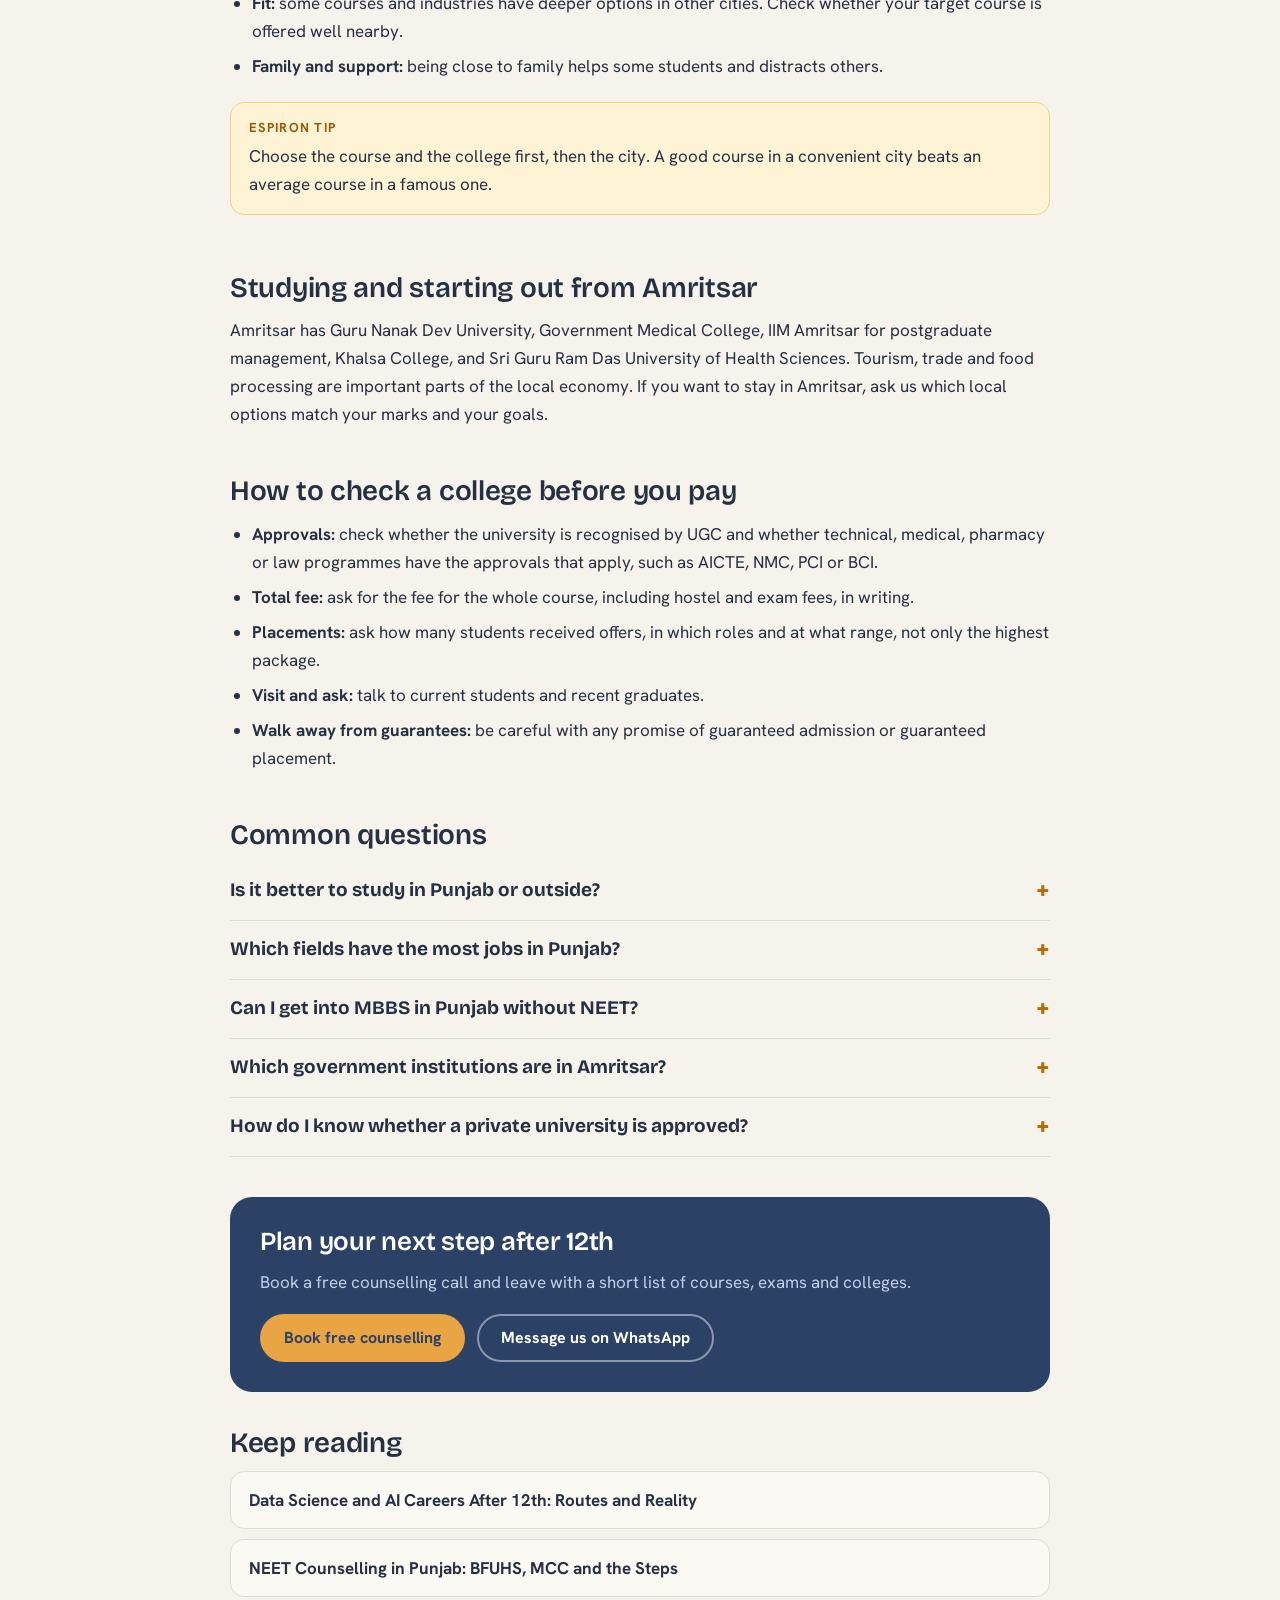
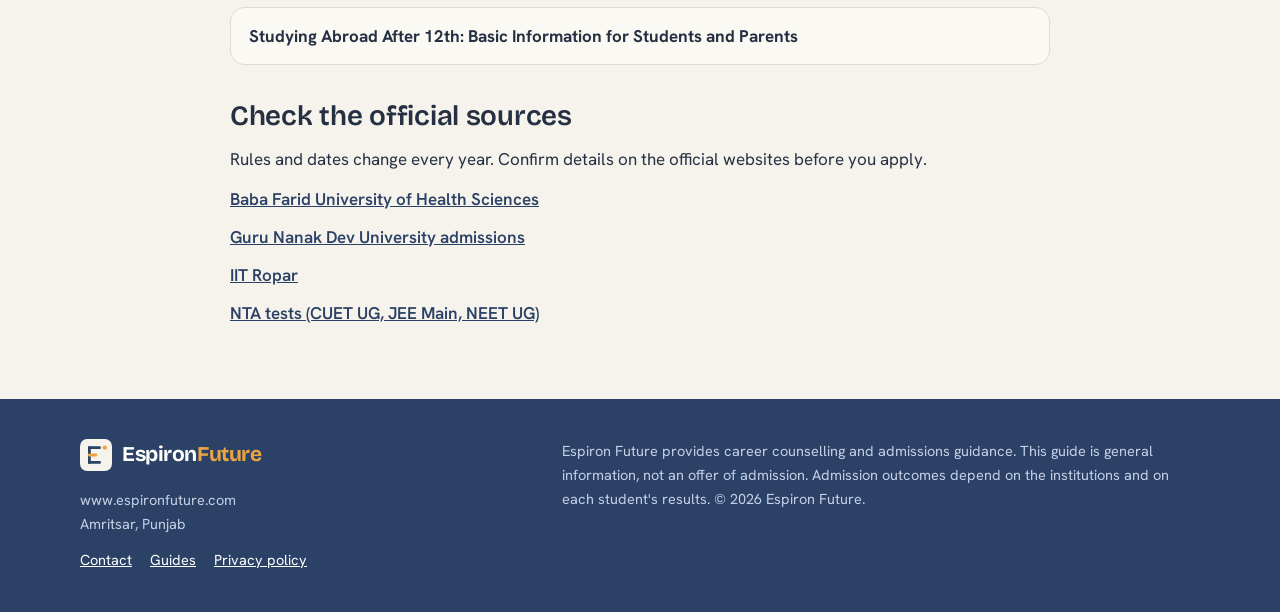
==== commit 7b69b5f6: "w" ====
--- a/career-options-in-punjab/index.html
+++ b/career-options-in-punjab/index.html
@@ -6,7 +6,7 @@
 <title>Career Options in Punjab After 12th: Courses and Colleges | Espiron Future</title>
 <meta name="description" content="Career options in Punjab after 12th: the state&#x27;s main industries, the courses that match them, and key colleges in Amritsar, Ludhiana, Mohali, Jalandhar and more.">
 <link rel="canonical" href="https://www.espironfuture.com/career-options-in-punjab/">
-<link rel="icon" href="data:image/svg+xml,%3Csvg xmlns='http://www.w3.org/2000/svg' viewBox='0 0 64 64'%3E%3Crect width='64' height='64' rx='14' fill='%232b4166'/%3E%3Ctext x='32' y='46' font-size='40' font-weight='800' text-anchor='middle' fill='%23e9a443' font-family='Arial,sans-serif'%3EE%3C/text%3E%3C/svg%3E">
+<link rel="icon" href="../favicon.svg" type="image/svg+xml">
 <meta property="og:type" content="article">
 <meta property="og:title" content="Career Options in Punjab After 12th: Courses and Colleges | Espiron Future">
 <meta property="og:description" content="Career options in Punjab after 12th: the state&#x27;s main industries, the courses that match them, and key colleges in Amritsar, Ludhiana, Mohali, Jalandhar and more.">
@@ -24,7 +24,7 @@
 <body>
 <header class="gnav">
   <div class="gwrap">
-    <a class="logo" href="../">Espiron<span>Future</span></a>
+    <a class="logo" href="../" aria-label="Espiron Future home"><svg class="lm" width="32" height="32" viewBox="0 0 160 160" role="img" aria-label="Espiron Future logo mark" focusable="false"><rect class="lm-t" width="160" height="160" rx="36"/><rect class="lm-b" x="40" y="36" width="14" height="88" rx="4"/><rect class="lm-b" x="40" y="36" width="64" height="14" rx="4"/><rect class="lm-s" x="40" y="73" width="46" height="14" rx="4"/><rect class="lm-b" x="40" y="110" width="64" height="14" rx="4"/><circle class="lm-s" cx="124" cy="43" r="11"/></svg><span class="lw">Espiron<span>Future</span></span></a>
     <nav aria-label="Main">
       <a class="navhome" href="../">&larr; Home</a>
       <a href="../#guides">All guides</a>
@@ -69,7 +69,7 @@
 <footer class="gfoot">
   <div class="gwrap">
     <div>
-      <a class="logo" href="../">Espiron<span>Future</span></a>
+      <a class="logo" href="../" aria-label="Espiron Future home"><svg class="lm" width="32" height="32" viewBox="0 0 160 160" role="img" aria-label="Espiron Future logo mark" focusable="false"><rect class="lm-t" width="160" height="160" rx="36"/><rect class="lm-b" x="40" y="36" width="14" height="88" rx="4"/><rect class="lm-b" x="40" y="36" width="64" height="14" rx="4"/><rect class="lm-s" x="40" y="73" width="46" height="14" rx="4"/><rect class="lm-b" x="40" y="110" width="64" height="14" rx="4"/><circle class="lm-s" cx="124" cy="43" r="11"/></svg><span class="lw">Espiron<span>Future</span></span></a>
       <p style="margin-top:10px">www.espironfuture.com<br>Amritsar, Punjab</p>
       <div class="links"><a href="../#contact">Contact</a><a href="../#guides">Guides</a><a href="../#privacy">Privacy policy</a></div>
     </div>
--- a/guides.css
+++ b/guides.css
@@ -114,3 +114,10 @@
 .article h3 { font-size: 18px; font-weight: 600; }
 .cta h2 { font-size: clamp(21px, 2.6vw, 26px); font-weight: 600; }
 .logo { font-weight: 700; font-size: 21px; }
+
+/* Logo mark */
+.logo { display: inline-flex; align-items: center; gap: 10px; }
+.lm { flex: none; width: 32px; height: 32px; }
+.lm-t { fill: #2b4166; } .lm-b { fill: #f6f3ec; } .lm-s { fill: #e9a443; }
+.gfoot .lm-t { fill: #f6f3ec; } .gfoot .lm-b { fill: #2b4166; }
+.logo .lw { color: inherit; } .logo .lw span { color: #e9a443; }
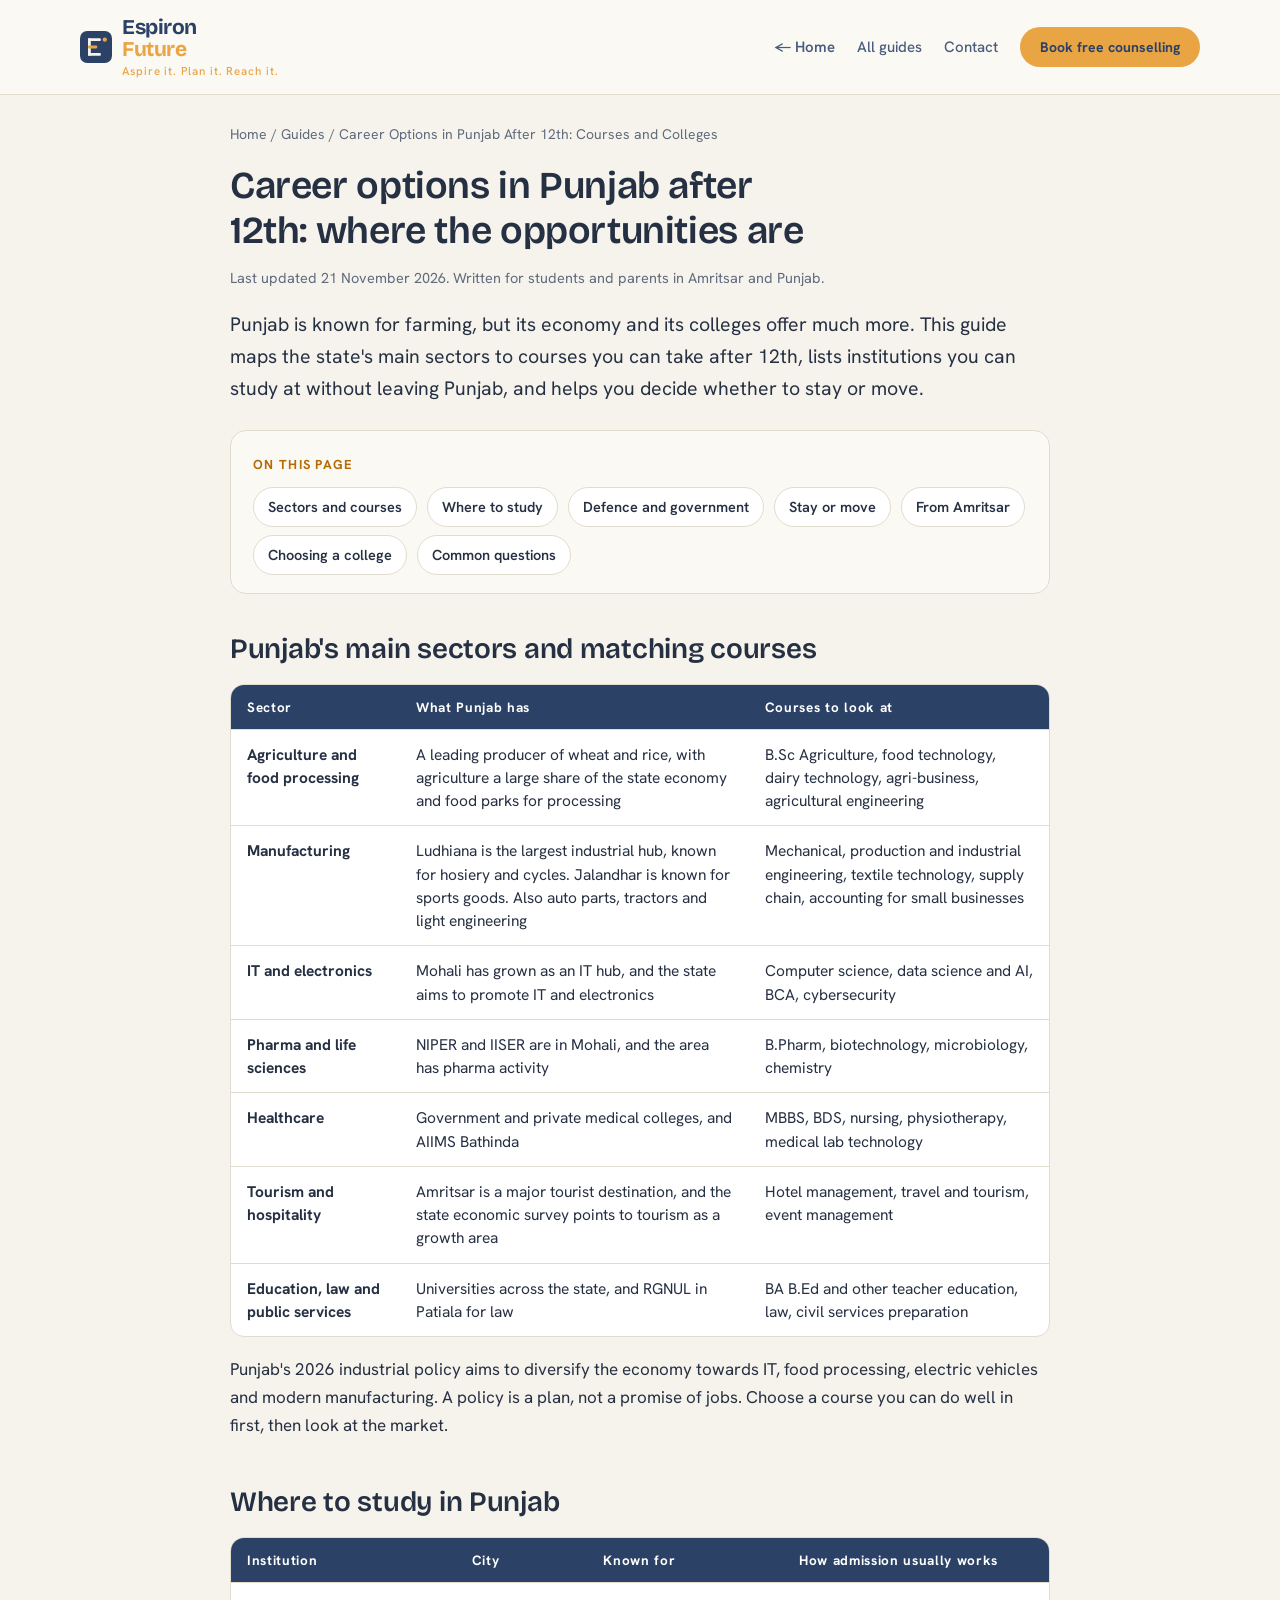
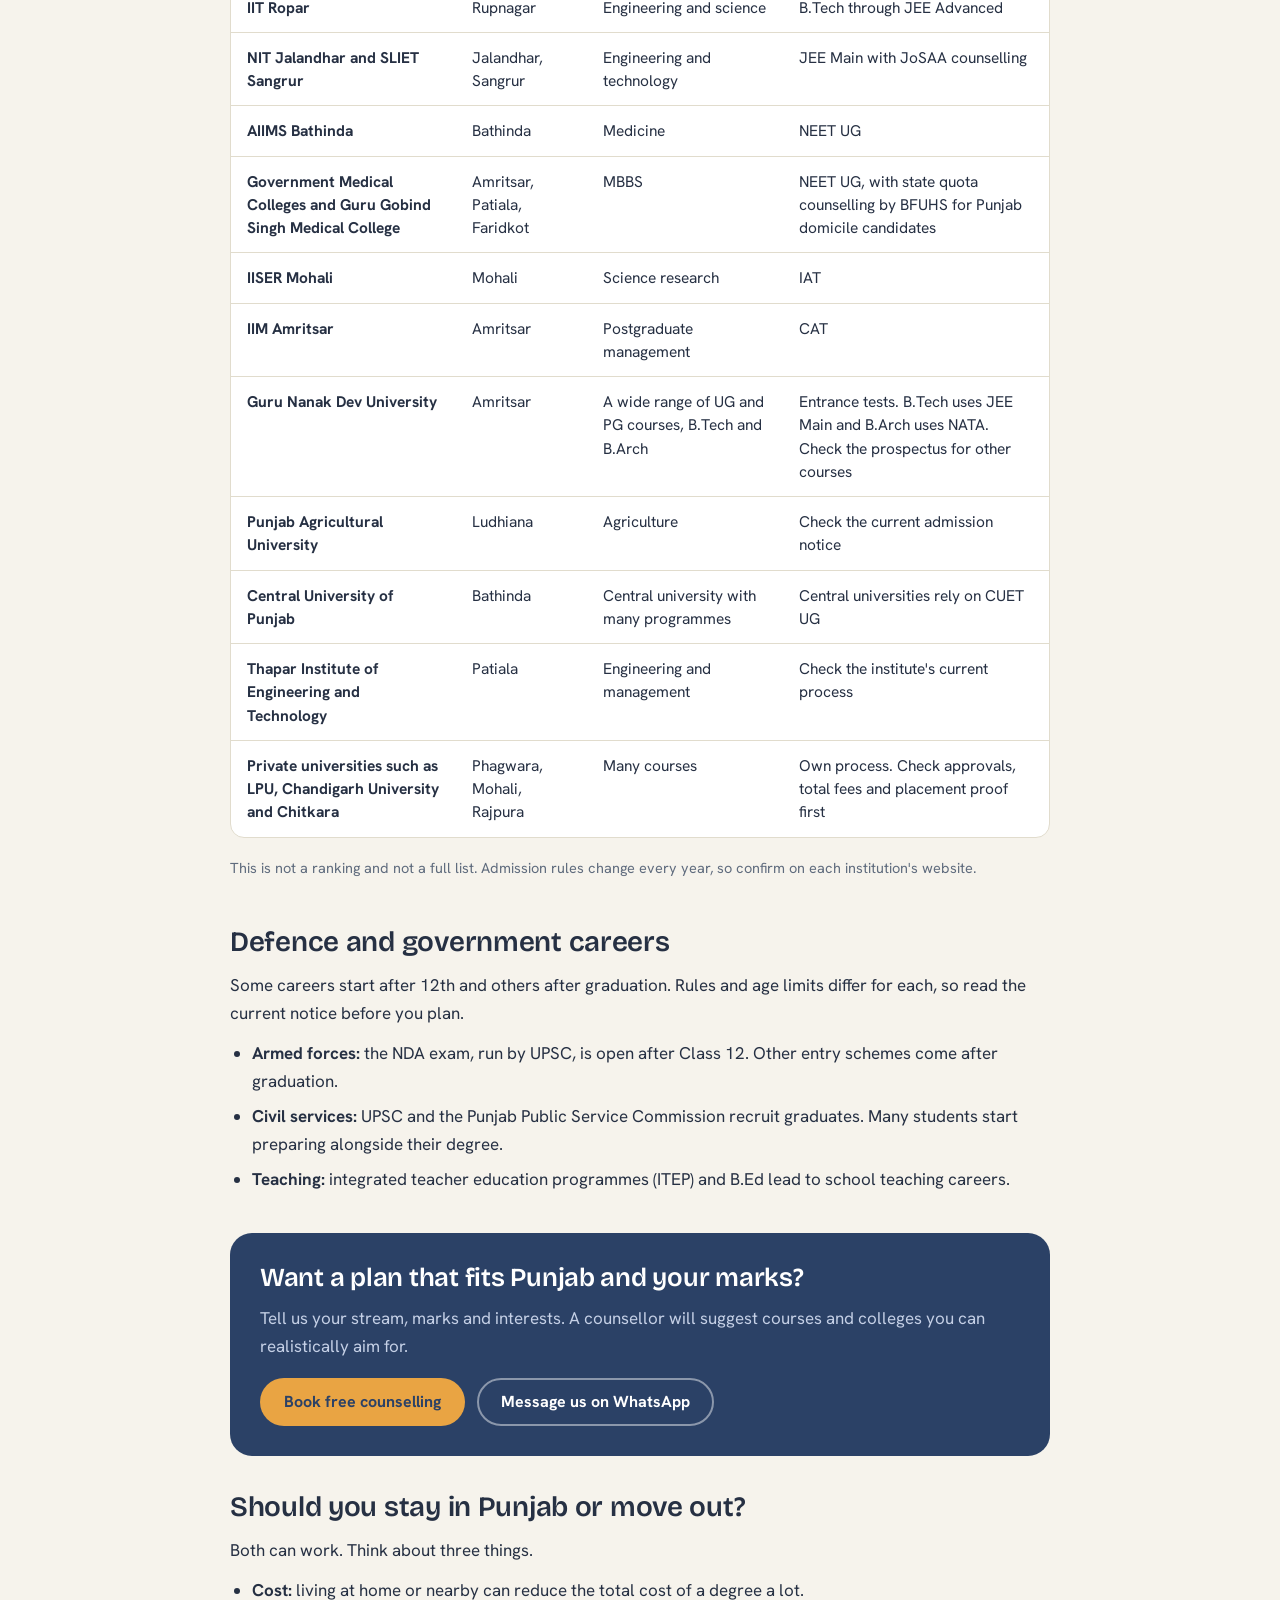
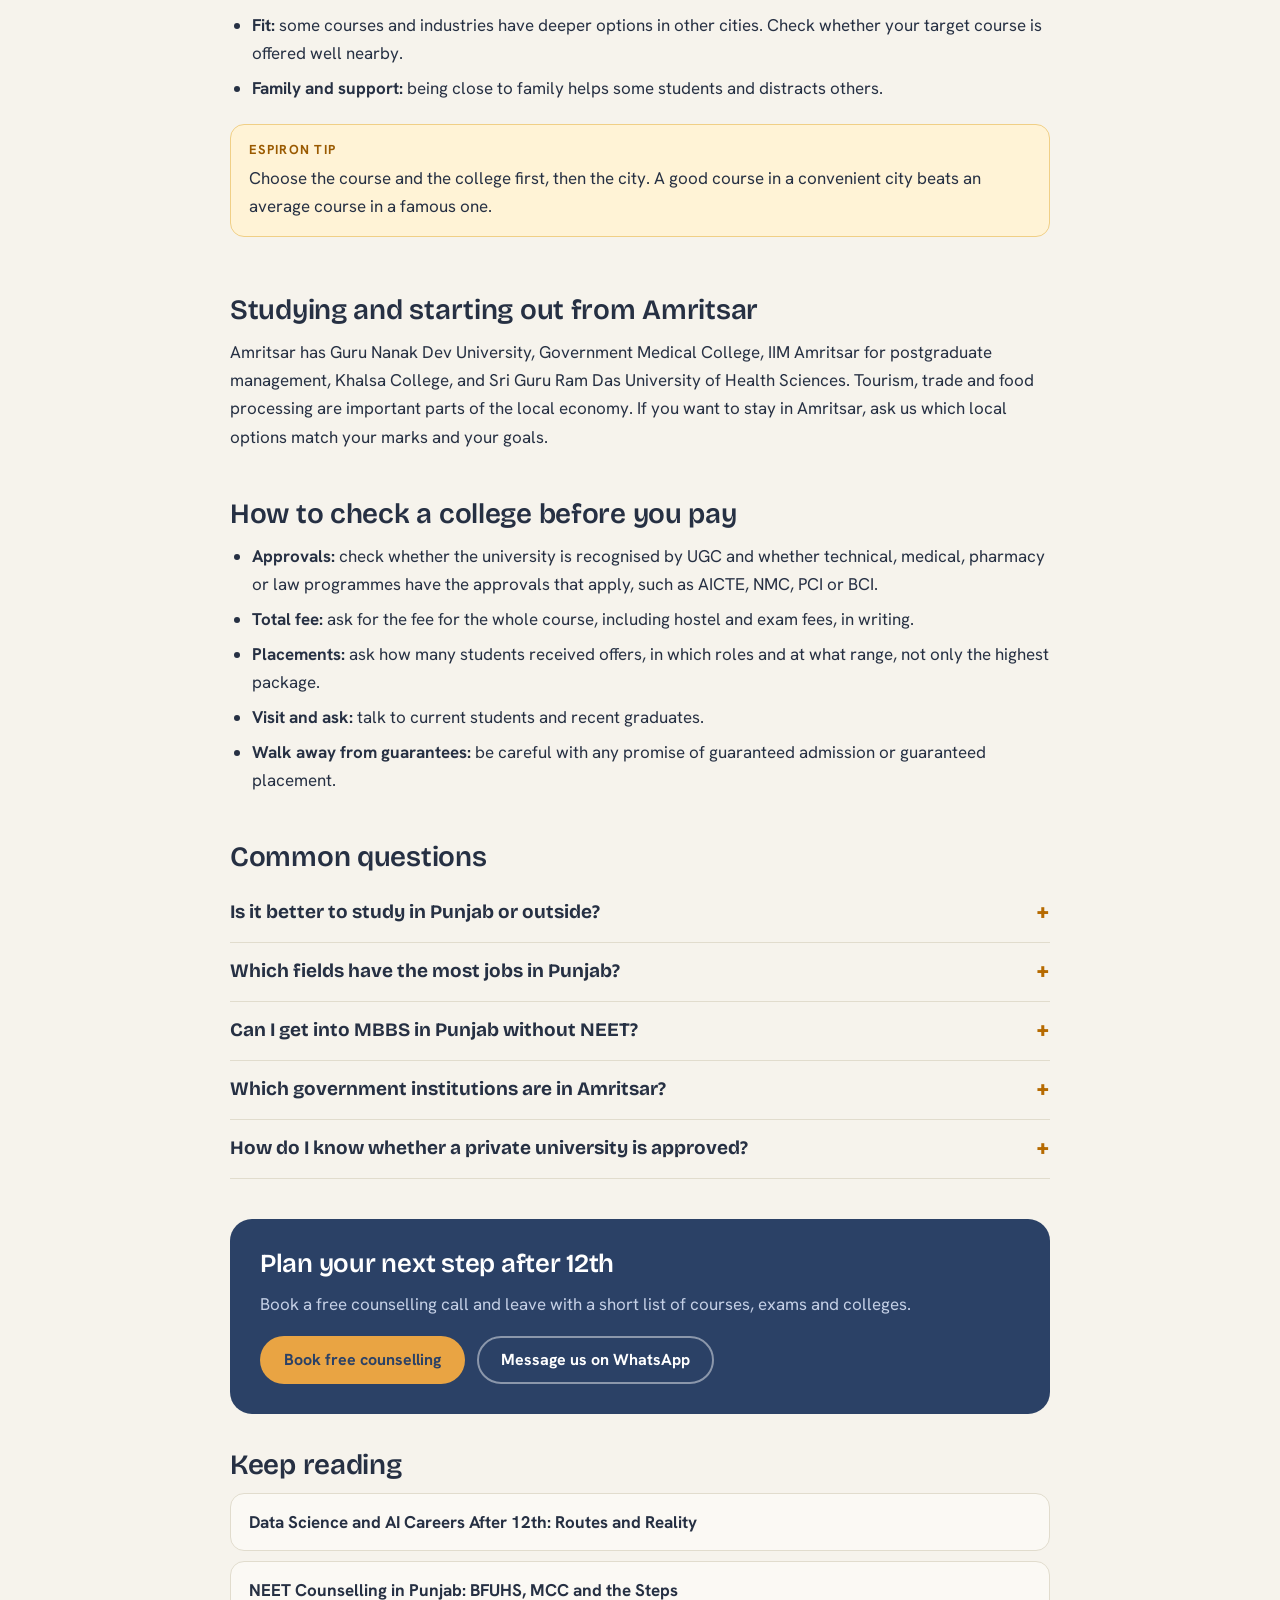
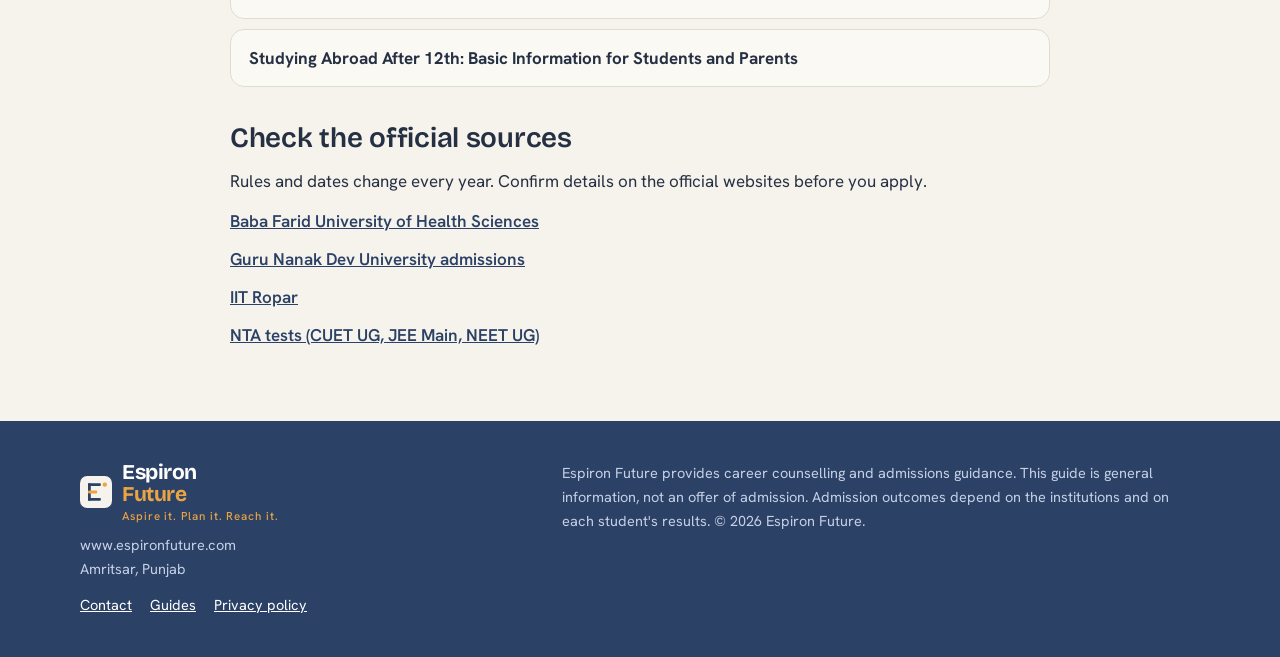
==== commit f9d74afc: "s" ====
--- a/career-options-in-punjab/index.html
+++ b/career-options-in-punjab/index.html
@@ -24,7 +24,7 @@
 <body>
 <header class="gnav">
   <div class="gwrap">
-    <a class="logo" href="../" aria-label="Espiron Future home"><svg class="lm" width="32" height="32" viewBox="0 0 160 160" role="img" aria-label="Espiron Future logo mark" focusable="false"><rect class="lm-t" width="160" height="160" rx="36"/><rect class="lm-b" x="40" y="36" width="14" height="88" rx="4"/><rect class="lm-b" x="40" y="36" width="64" height="14" rx="4"/><rect class="lm-s" x="40" y="73" width="46" height="14" rx="4"/><rect class="lm-b" x="40" y="110" width="64" height="14" rx="4"/><circle class="lm-s" cx="124" cy="43" r="11"/></svg><span class="lw">Espiron<span>Future</span></span></a>
+    <a class="logo" href="../" aria-label="Espiron Future home"><svg class="lm" width="32" height="32" viewBox="0 0 160 160" role="img" aria-label="Espiron Future logo mark" focusable="false"><rect class="lm-t" width="160" height="160" rx="36"/><rect class="lm-b" x="40" y="36" width="14" height="88" rx="4"/><rect class="lm-b" x="40" y="36" width="64" height="14" rx="4"/><rect class="lm-s" x="40" y="73" width="46" height="14" rx="4"/><rect class="lm-b" x="40" y="110" width="64" height="14" rx="4"/><circle class="lm-s" cx="124" cy="43" r="11"/></svg><span class="lw">Espiron<span>Future</span><span class="lt">Aspire it. Plan it. Reach it.</span></span></a>
     <nav aria-label="Main">
       <a class="navhome" href="../">&larr; Home</a>
       <a href="../#guides">All guides</a>
@@ -69,7 +69,7 @@
 <footer class="gfoot">
   <div class="gwrap">
     <div>
-      <a class="logo" href="../" aria-label="Espiron Future home"><svg class="lm" width="32" height="32" viewBox="0 0 160 160" role="img" aria-label="Espiron Future logo mark" focusable="false"><rect class="lm-t" width="160" height="160" rx="36"/><rect class="lm-b" x="40" y="36" width="14" height="88" rx="4"/><rect class="lm-b" x="40" y="36" width="64" height="14" rx="4"/><rect class="lm-s" x="40" y="73" width="46" height="14" rx="4"/><rect class="lm-b" x="40" y="110" width="64" height="14" rx="4"/><circle class="lm-s" cx="124" cy="43" r="11"/></svg><span class="lw">Espiron<span>Future</span></span></a>
+      <a class="logo" href="../" aria-label="Espiron Future home"><svg class="lm" width="32" height="32" viewBox="0 0 160 160" role="img" aria-label="Espiron Future logo mark" focusable="false"><rect class="lm-t" width="160" height="160" rx="36"/><rect class="lm-b" x="40" y="36" width="14" height="88" rx="4"/><rect class="lm-b" x="40" y="36" width="64" height="14" rx="4"/><rect class="lm-s" x="40" y="73" width="46" height="14" rx="4"/><rect class="lm-b" x="40" y="110" width="64" height="14" rx="4"/><circle class="lm-s" cx="124" cy="43" r="11"/></svg><span class="lw">Espiron<span>Future</span><span class="lt">Aspire it. Plan it. Reach it.</span></span></a>
       <p style="margin-top:10px">www.espironfuture.com<br>Amritsar, Punjab</p>
       <div class="links"><a href="../#contact">Contact</a><a href="../#guides">Guides</a><a href="../#privacy">Privacy policy</a></div>
     </div>
--- a/guides.css
+++ b/guides.css
@@ -121,3 +121,9 @@
 .lm-t { fill: #2b4166; } .lm-b { fill: #f6f3ec; } .lm-s { fill: #e9a443; }
 .gfoot .lm-t { fill: #f6f3ec; } .gfoot .lm-b { fill: #2b4166; }
 .logo .lw { color: inherit; } .logo .lw span { color: #e9a443; }
+
+/* Logo tagline */
+.logo .lw { display: inline-flex; flex-direction: column; line-height: 1.05; }
+.logo .lt { font: 500 11.5px var(--body, inherit); letter-spacing: .08em; color: #a8650b; margin-top: 3px; text-transform: none; }
+footer .logo .lt, .gfoot .logo .lt { color: #e9a443; }
+@media (max-width: 560px) { .logo .lt { display: none; } }
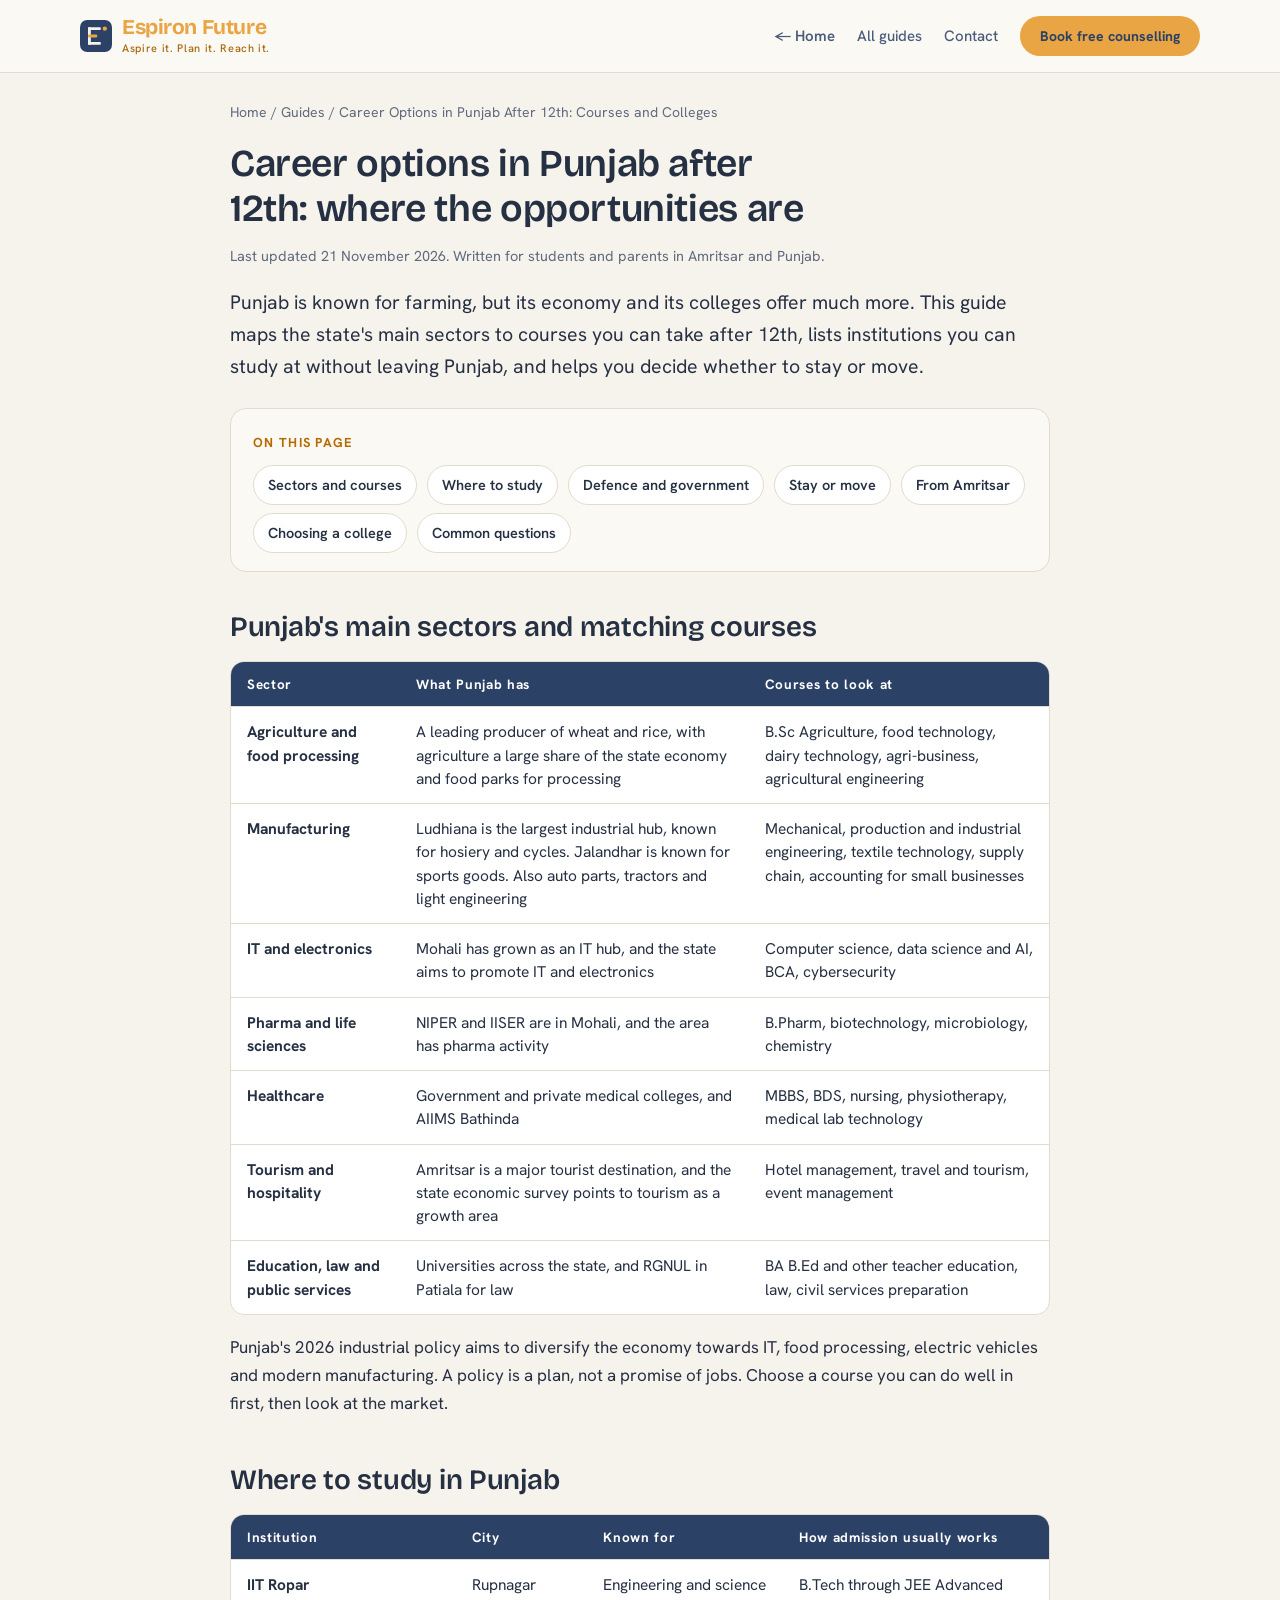
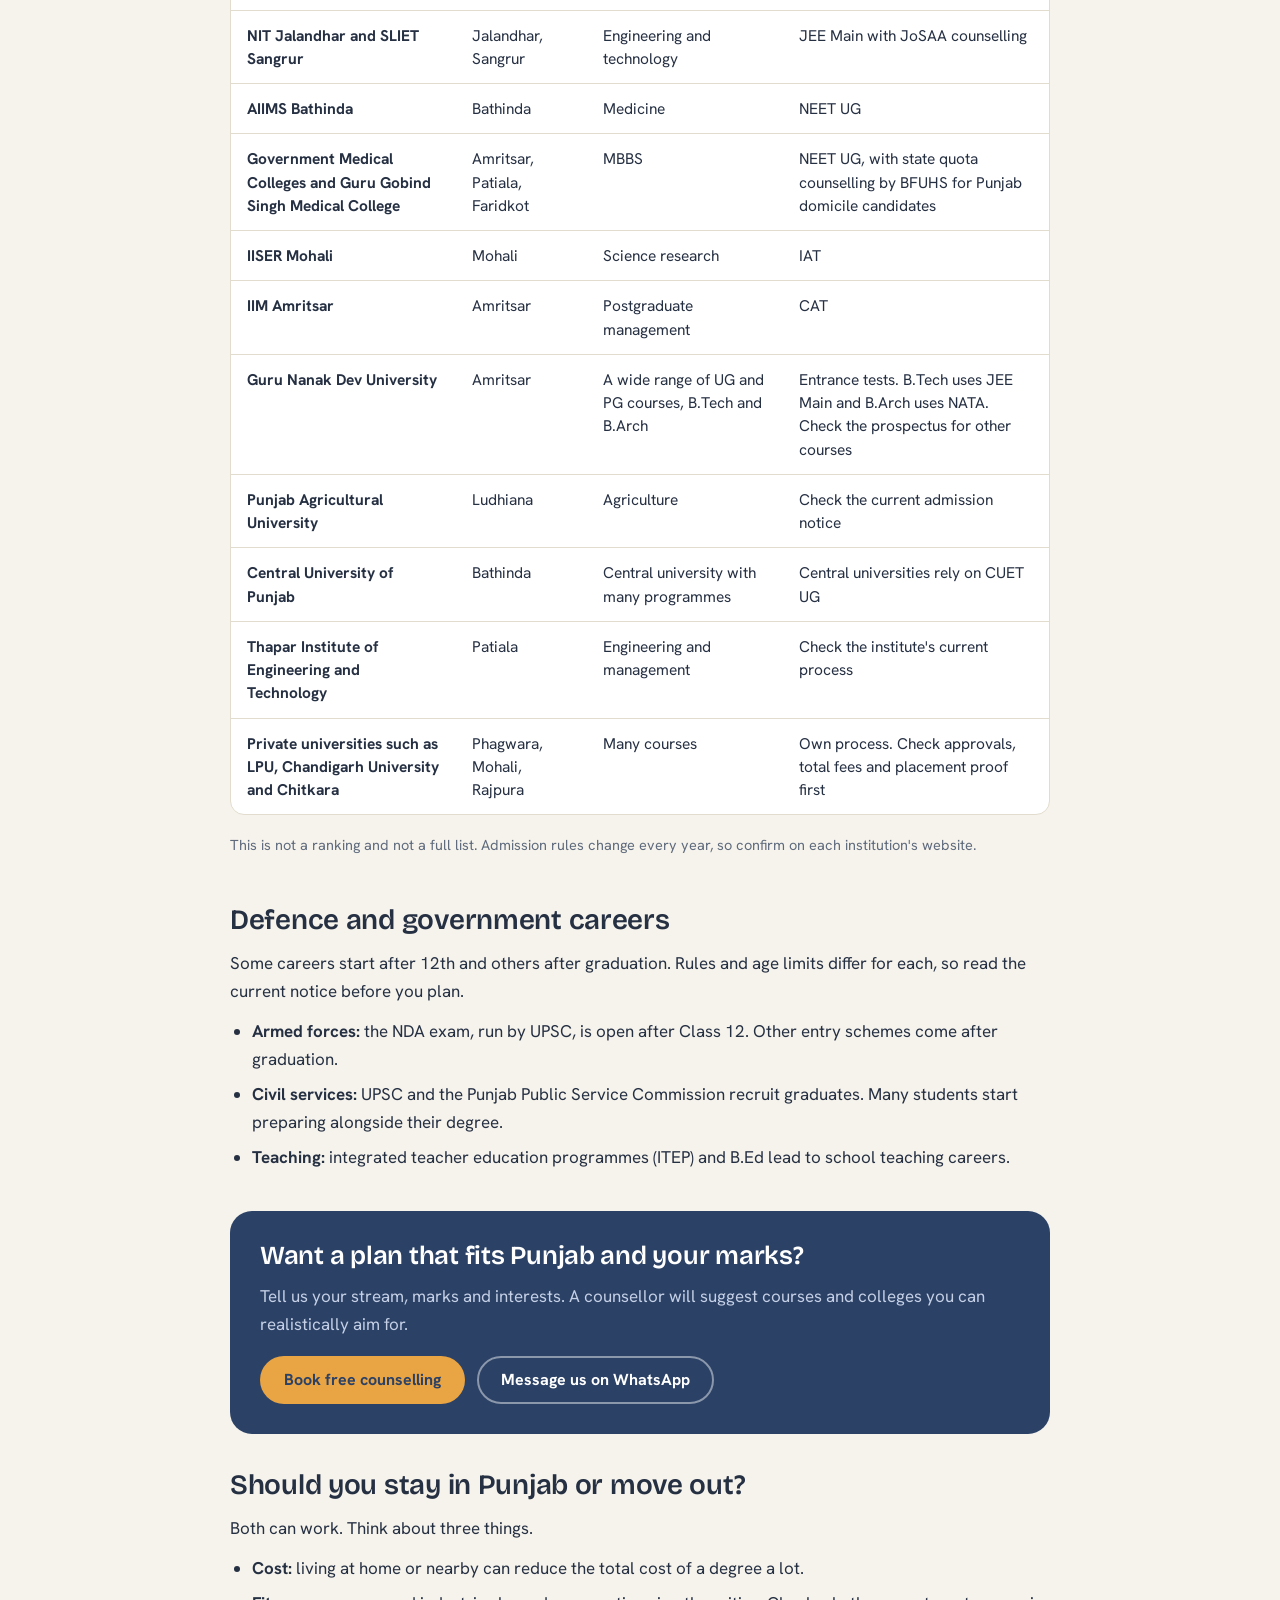
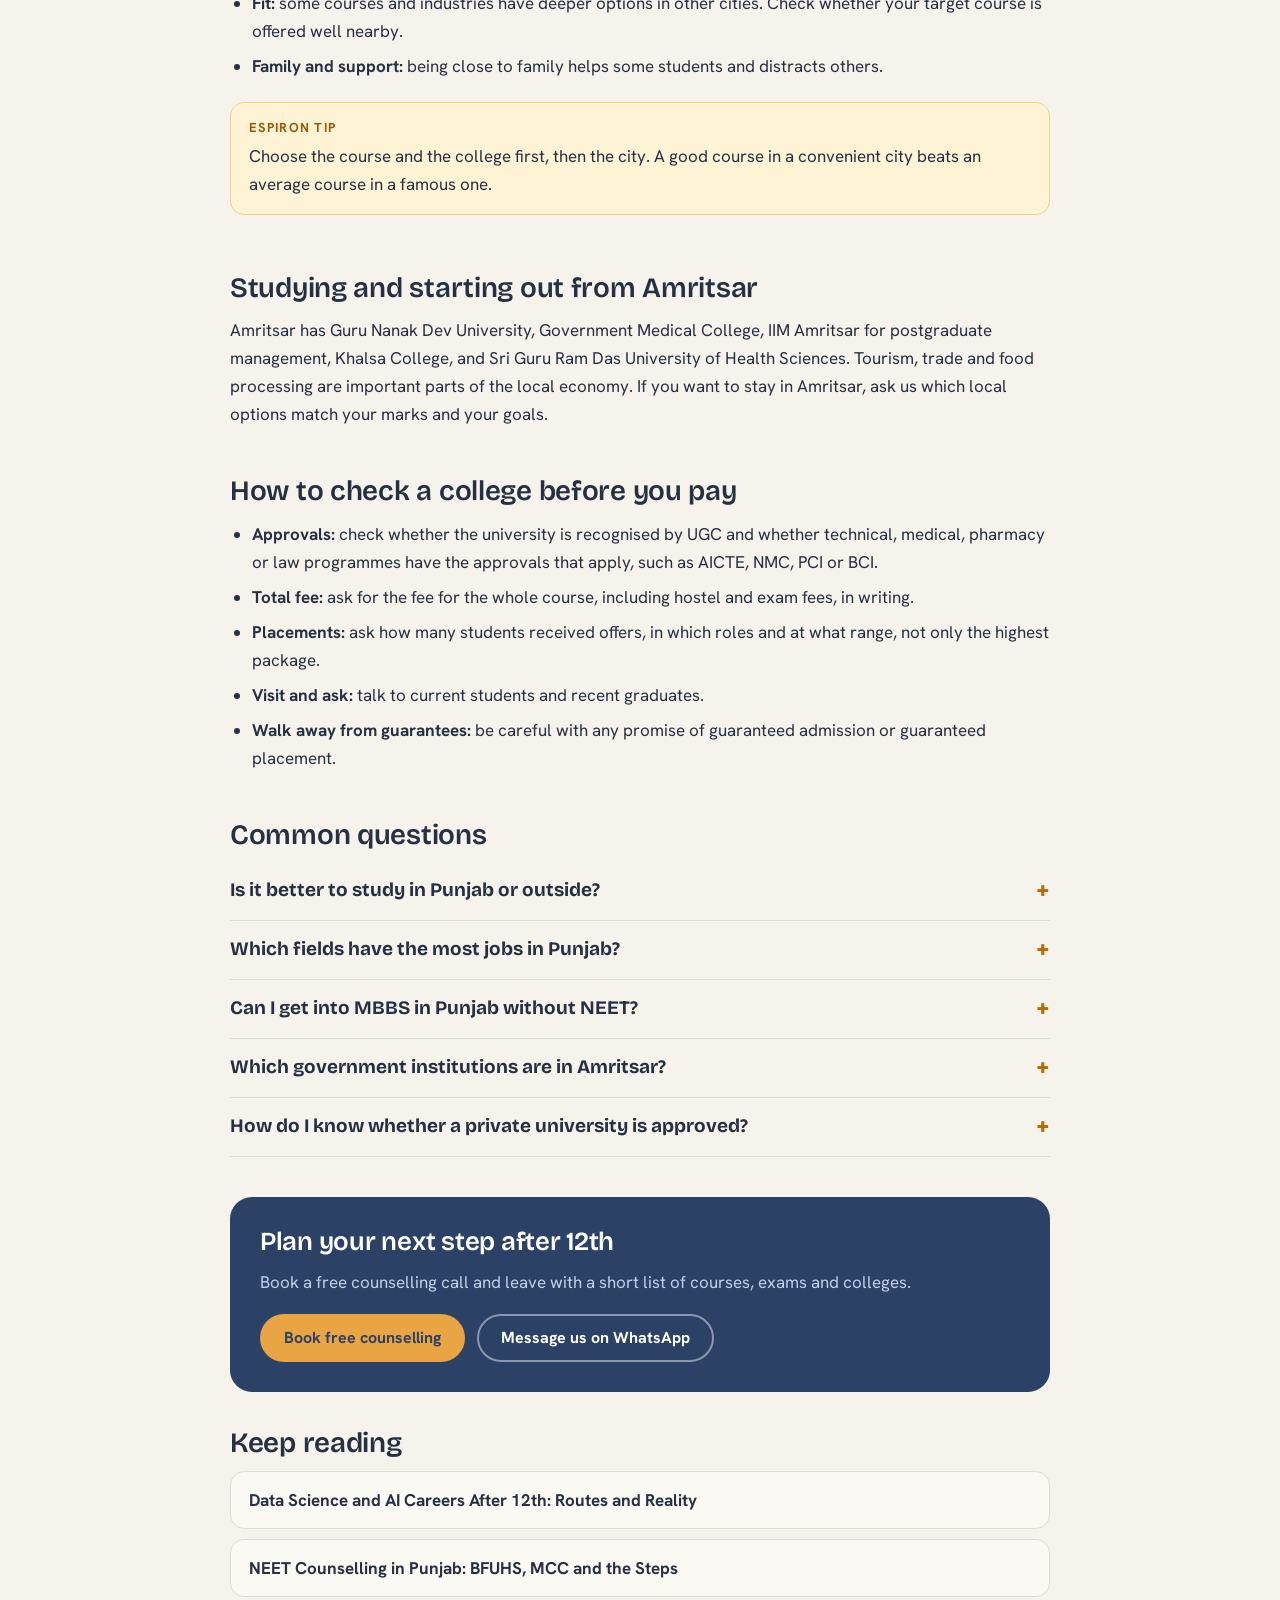
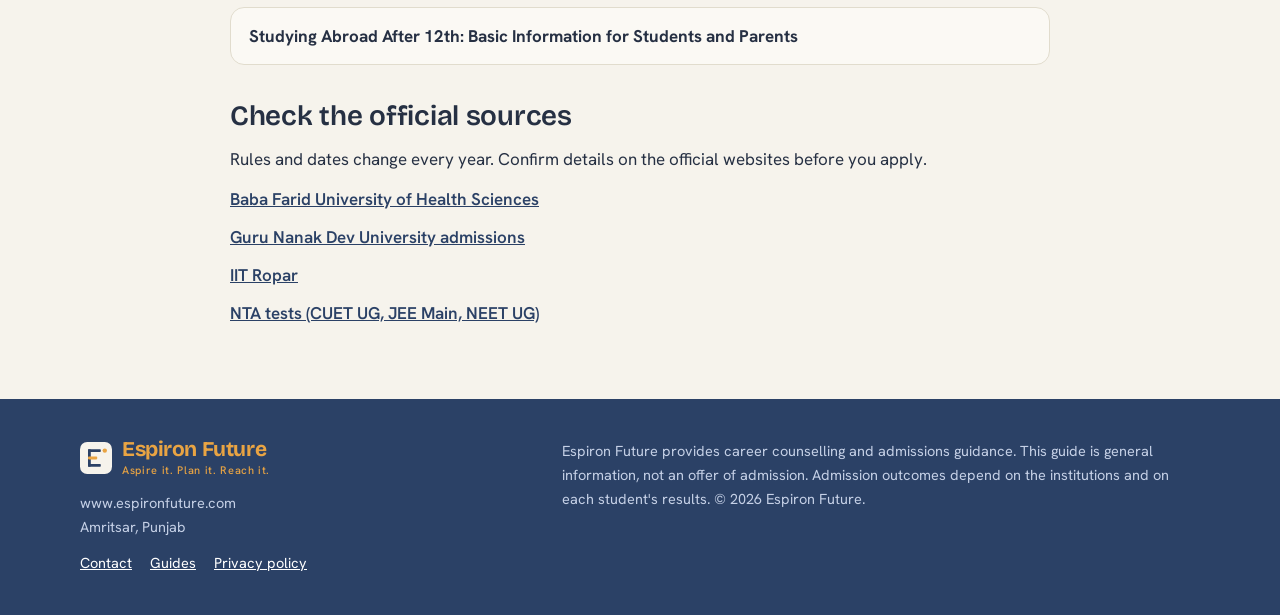
==== commit eeb3b052: "s" ====
--- a/career-options-in-punjab/index.html
+++ b/career-options-in-punjab/index.html
@@ -24,7 +24,7 @@
 <body>
 <header class="gnav">
   <div class="gwrap">
-    <a class="logo" href="../" aria-label="Espiron Future home"><svg class="lm" width="32" height="32" viewBox="0 0 160 160" role="img" aria-label="Espiron Future logo mark" focusable="false"><rect class="lm-t" width="160" height="160" rx="36"/><rect class="lm-b" x="40" y="36" width="14" height="88" rx="4"/><rect class="lm-b" x="40" y="36" width="64" height="14" rx="4"/><rect class="lm-s" x="40" y="73" width="46" height="14" rx="4"/><rect class="lm-b" x="40" y="110" width="64" height="14" rx="4"/><circle class="lm-s" cx="124" cy="43" r="11"/></svg><span class="lw">Espiron<span>Future</span><span class="lt">Aspire it. Plan it. Reach it.</span></span></a>
+    <a class="logo" href="../" aria-label="Espiron Future home"><svg class="lm" width="32" height="32" viewBox="0 0 160 160" role="img" aria-label="Espiron Future logo mark" focusable="false"><rect class="lm-t" width="160" height="160" rx="36"/><rect class="lm-b" x="40" y="36" width="14" height="88" rx="4"/><rect class="lm-b" x="40" y="36" width="64" height="14" rx="4"/><rect class="lm-s" x="40" y="73" width="46" height="14" rx="4"/><rect class="lm-b" x="40" y="110" width="64" height="14" rx="4"/><circle class="lm-s" cx="124" cy="43" r="11"/></svg><span class="lw"><span class="ln">Espiron<span>Future</span></span><span class="lt">Aspire it. Plan it. Reach it.</span></span></a>
     <nav aria-label="Main">
       <a class="navhome" href="../">&larr; Home</a>
       <a href="../#guides">All guides</a>
@@ -69,7 +69,7 @@
 <footer class="gfoot">
   <div class="gwrap">
     <div>
-      <a class="logo" href="../" aria-label="Espiron Future home"><svg class="lm" width="32" height="32" viewBox="0 0 160 160" role="img" aria-label="Espiron Future logo mark" focusable="false"><rect class="lm-t" width="160" height="160" rx="36"/><rect class="lm-b" x="40" y="36" width="14" height="88" rx="4"/><rect class="lm-b" x="40" y="36" width="64" height="14" rx="4"/><rect class="lm-s" x="40" y="73" width="46" height="14" rx="4"/><rect class="lm-b" x="40" y="110" width="64" height="14" rx="4"/><circle class="lm-s" cx="124" cy="43" r="11"/></svg><span class="lw">Espiron<span>Future</span><span class="lt">Aspire it. Plan it. Reach it.</span></span></a>
+      <a class="logo" href="../" aria-label="Espiron Future home"><svg class="lm" width="32" height="32" viewBox="0 0 160 160" role="img" aria-label="Espiron Future logo mark" focusable="false"><rect class="lm-t" width="160" height="160" rx="36"/><rect class="lm-b" x="40" y="36" width="14" height="88" rx="4"/><rect class="lm-b" x="40" y="36" width="64" height="14" rx="4"/><rect class="lm-s" x="40" y="73" width="46" height="14" rx="4"/><rect class="lm-b" x="40" y="110" width="64" height="14" rx="4"/><circle class="lm-s" cx="124" cy="43" r="11"/></svg><span class="lw"><span class="ln">Espiron<span>Future</span></span><span class="lt">Aspire it. Plan it. Reach it.</span></span></a>
       <p style="margin-top:10px">www.espironfuture.com<br>Amritsar, Punjab</p>
       <div class="links"><a href="../#contact">Contact</a><a href="../#guides">Guides</a><a href="../#privacy">Privacy policy</a></div>
     </div>
--- a/guides.css
+++ b/guides.css
@@ -126,4 +126,12 @@
 .logo .lw { display: inline-flex; flex-direction: column; line-height: 1.05; }
 .logo .lt { font: 500 11.5px var(--body, inherit); letter-spacing: .08em; color: #a8650b; margin-top: 3px; text-transform: none; }
 footer .logo .lt, .gfoot .logo .lt { color: #e9a443; }
-@media (max-width: 560px) { .logo .lt { display: none; } }
+@media (max-width: 379px) { .logo .lt { display: none; } }
+
+/* Logo alignment fix */
+.logo .lw { display: inline-flex; flex-direction: column; align-items: flex-start; gap: 3px; line-height: 1; white-space: nowrap; }
+.logo .lw .ln { display: block; font-size: 21px; line-height: 1; white-space: nowrap; }
+.logo .lw .ln span { display: inline; color: #e9a443; margin-left: .22em; }
+.logo .lw .lt { display: block; margin: 0; font-size: 11px; letter-spacing: .06em; color: #a8650b; white-space: nowrap; }
+footer .logo .lw .lt, .gfoot .logo .lw .lt { color: #e9a443; }
+@media (max-width: 379px) { .logo .lw .lt { display: none; } }
